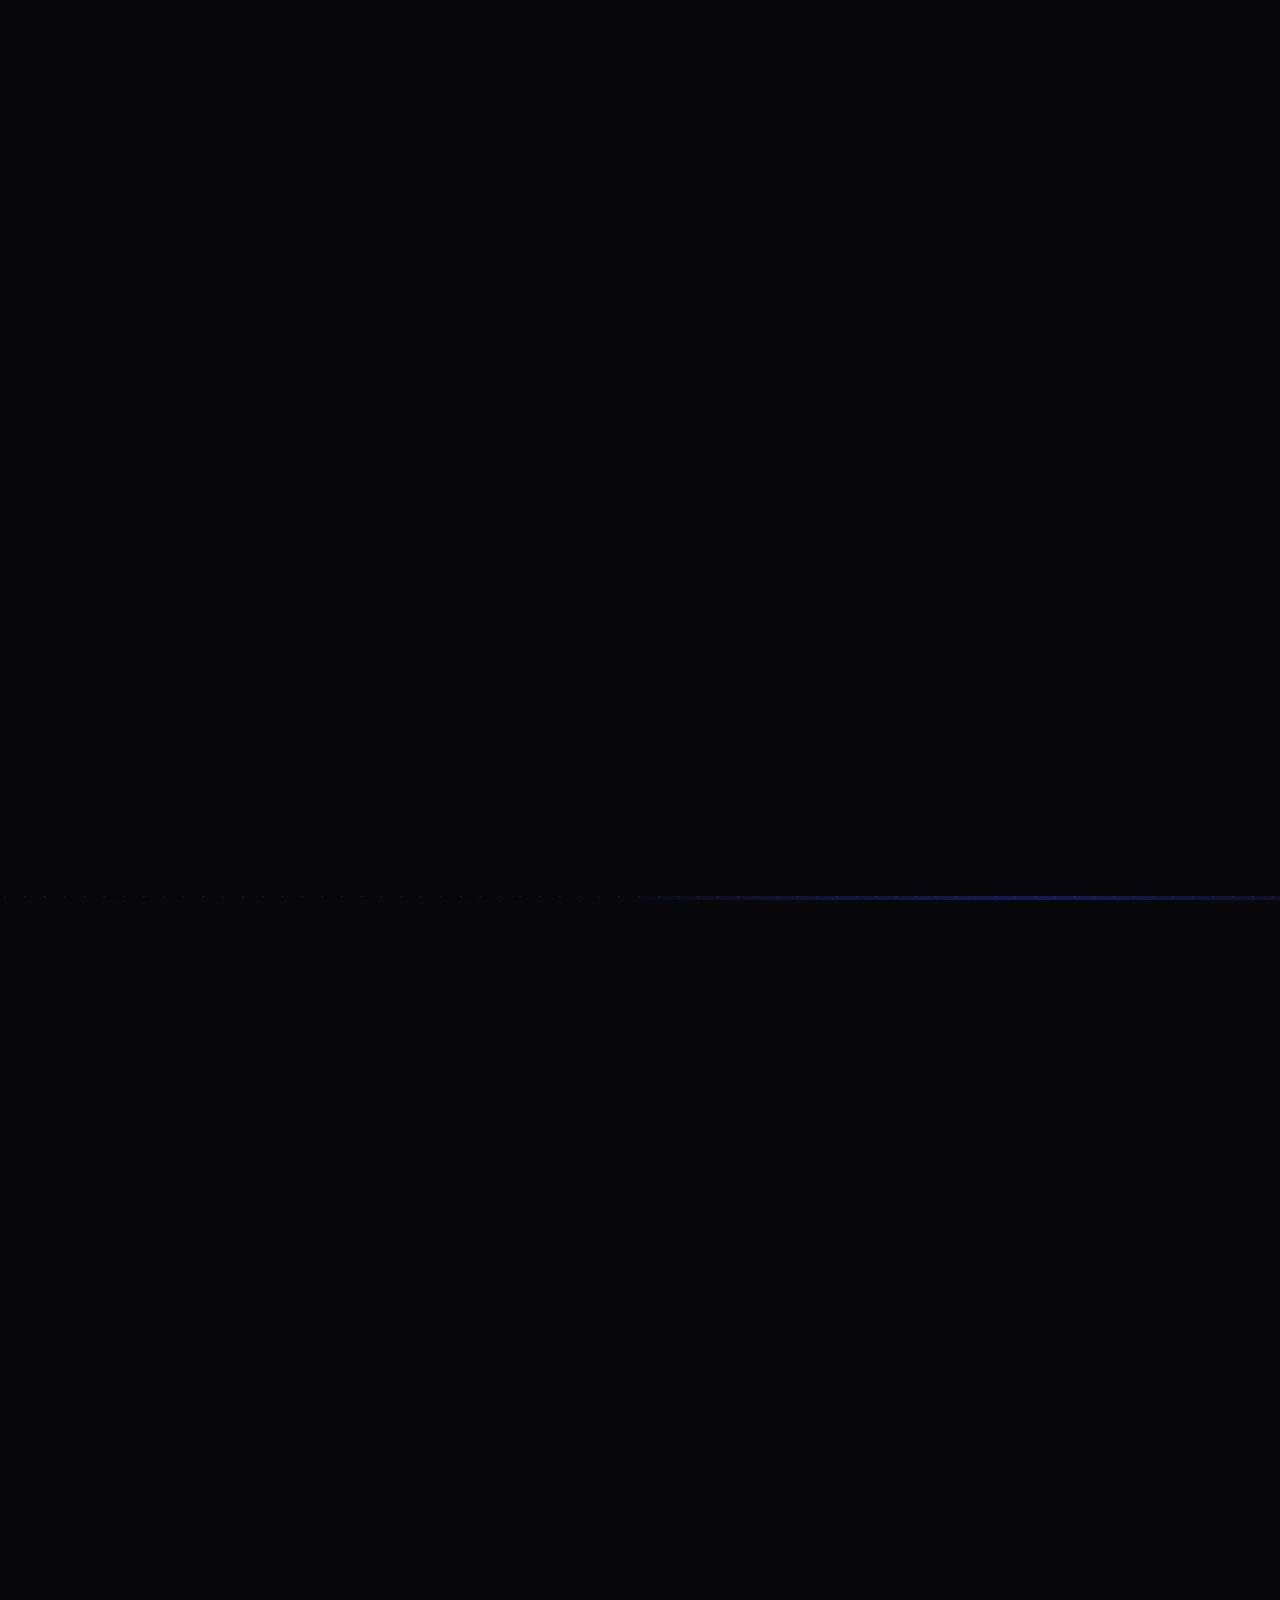
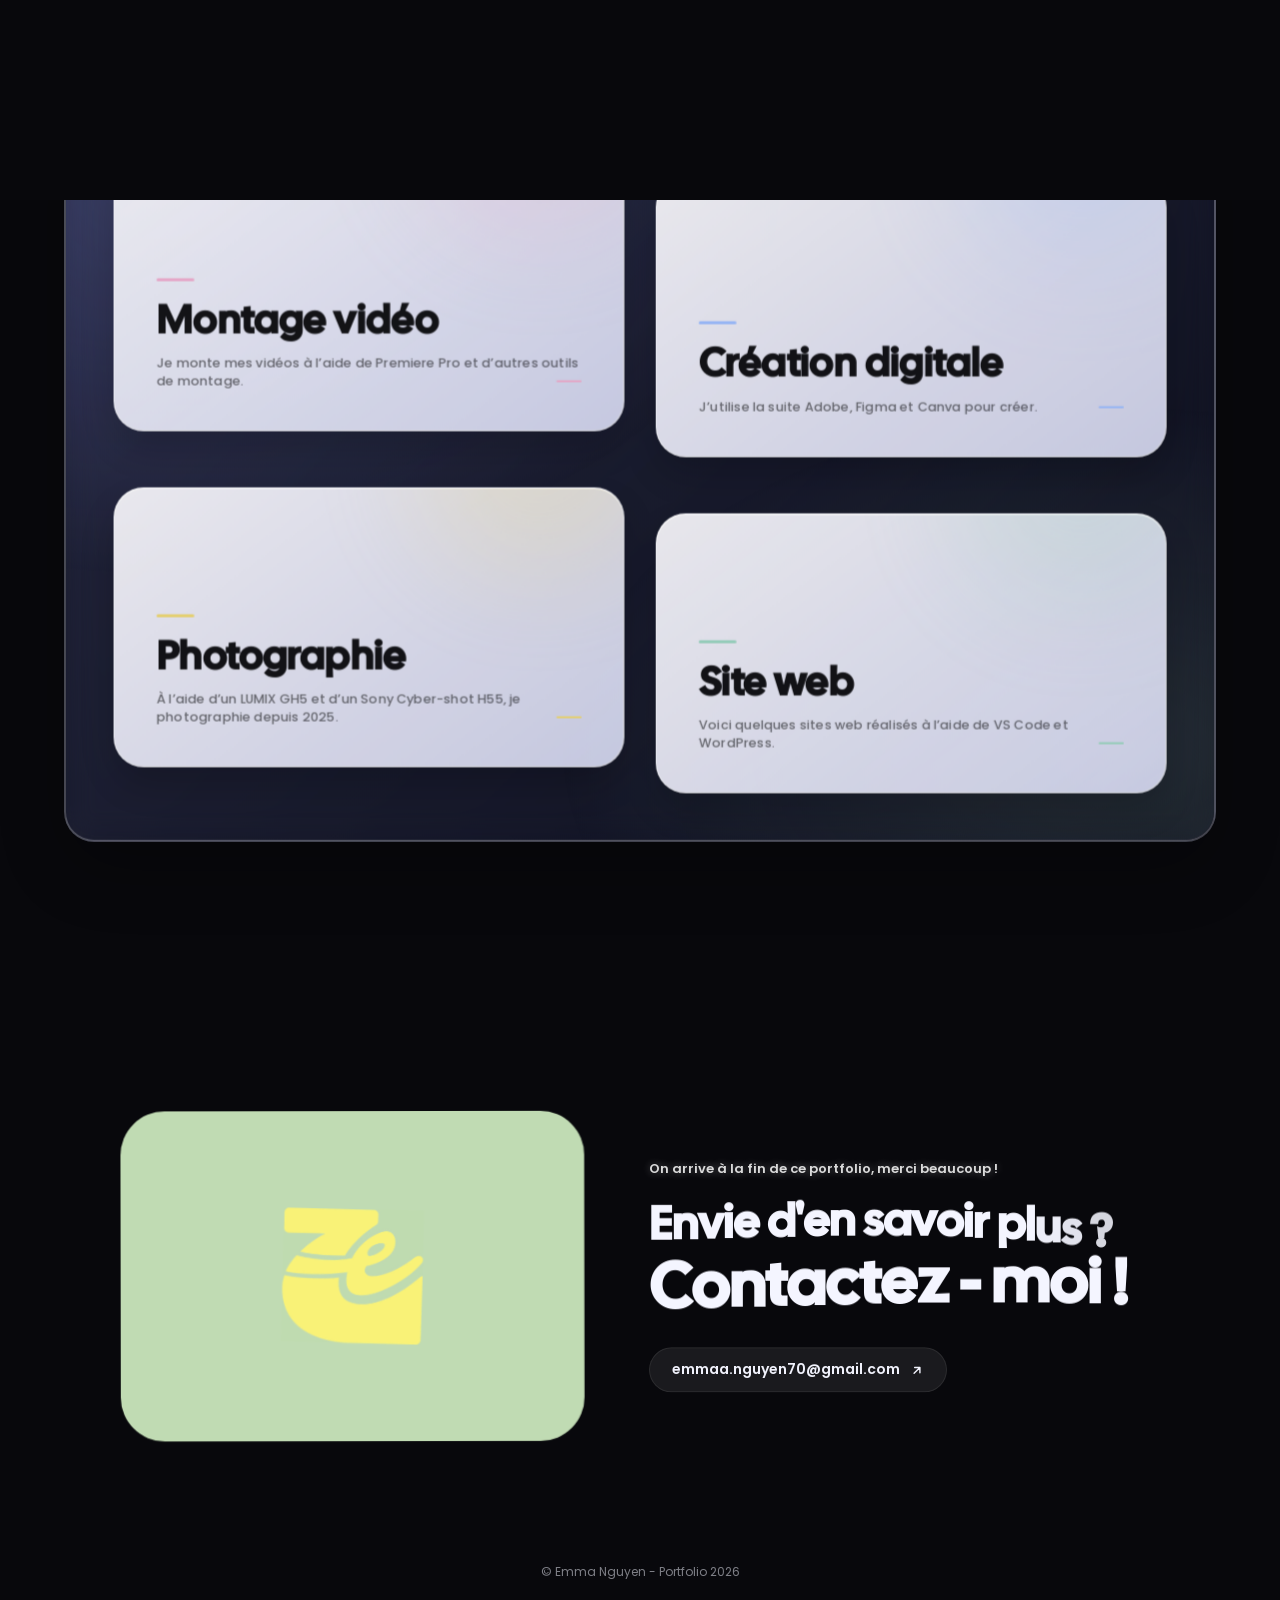
==== index.html @ 3d30da67 "Un autre commit Co-authored-by: Copilot <223556219+Copilot@users.noreply.github.com>" ====
<!doctype html>
<html lang="fr">
<head>
  <meta charset="utf-8">
  <meta name="viewport" content="width=device-width, initial-scale=1">
  <title>Emma Nguyen | Portfolio 2026</title>
  <meta name="description" content="Portfolio d'Emma Nguyen, étudiante en B2 à l'École Supérieure du Digital : montage vidéo, création digitale, photographie et sites web.">
  <meta name="theme-color" content="#08080c">
  <link rel="icon" href="assets/img/home/logo-yellow.webp" type="image/webp">
  <link rel="preconnect" href="https://fonts.googleapis.com">
  <link rel="preconnect" href="https://fonts.gstatic.com" crossorigin>
  <link href="https://fonts.googleapis.com/css2?family=Architects+Daughter&family=Cal+Sans&display=swap" rel="stylesheet">
  <link rel="stylesheet" href="assets/css/style.css">
  <script>
    /* La page démarre recouverte par le rideau de transition. Sécurité : si le JS plante, on retire le rideau. */
    document.documentElement.classList.add('js');
    setTimeout(function () { if (!document.documentElement.classList.contains('is-ready')) document.documentElement.classList.remove('js'); }, 4000);
  </script>
</head>
<body data-page="index">

  <div class="bg" aria-hidden="true">
    <div class="bg__blob bg__blob--blue"></div>
    <div class="bg__blob bg__blob--teal"></div>
    <div class="bg__blob bg__blob--light"></div>
    <div class="bg__blob bg__blob--deep"></div>
    <div class="bg__shade"></div>
    <div class="bg__dots"></div>
  </div>

  <div class="preloader" aria-hidden="true">
    <div class="preloader__bar"></div>
    <div class="preloader__count"><span>0</span></div>
    <div class="preloader__name">Emma Nguyen <span style="opacity:.5">/ Portfolio 2026</span></div>
  </div>
  <div class="transition" aria-hidden="true">
    <div class="transition__layer transition__layer--blue"></div>
    <div class="transition__layer transition__layer--dark"><img src="assets/img/home/logo-yellow.webp" alt=""></div>
  </div>

  <div class="cursor" aria-hidden="true"><span class="cursor__label">Voir</span></div>
  <div class="cursor-dot" aria-hidden="true"></div>

  <header class="header"><a class="header__logo" href="index.html" aria-label="Accueil"><img src="assets/img/home/logo-yellow.webp" alt="" width="44" height="42"></a><nav class="nav" aria-label="Navigation principale"><a class="nav__link is-active" href="index.html"><span data-text="Accueil">Accueil</span></a><svg class="nav__star" viewBox="0 0 10 10" aria-hidden="true"><path fill="currentColor" d="M5 0C5.6 3.4 6.6 4.4 10 5 6.6 5.6 5.6 6.6 5 10 4.4 6.6 3.4 5.6 0 5 3.4 4.4 4.4 3.4 5 0Z"/></svg><a class="nav__link" href="index.html#competences"><span data-text="Compétences">Compétences</span></a><svg class="nav__star" viewBox="0 0 10 10" aria-hidden="true"><path fill="currentColor" d="M5 0C5.6 3.4 6.6 4.4 10 5 6.6 5.6 5.6 6.6 5 10 4.4 6.6 3.4 5.6 0 5 3.4 4.4 4.4 3.4 5 0Z"/></svg><div class="nav__dropdown"><a class="nav__link" href="index.html#projets" aria-haspopup="true"><span data-text="Projets">Projets</span><svg class="nav__chevron" viewBox="0 0 12 8" aria-hidden="true"><path d="m1 1 5 5 5-5" fill="none" stroke="currentColor" stroke-width="1.5"/></svg></a><div class="nav__submenu"><a class="nav__sublink" href="montage-video.html"><svg class="nav__subicon nav__subicon--video" viewBox="0 0 48 48" aria-hidden="true"><rect x="3" y="11" width="30" height="26" rx="4" fill="#111"/><path d="M35 20l10-6v20l-10-6z" fill="#111"/><circle cx="12" cy="24" r="2.6" fill="#fff"/></svg>Montage vidéo</a><a class="nav__sublink" href="creation-digitale.html"><svg class="nav__subicon nav__subicon--design" viewBox="0 0 48 48" fill="none" stroke="#111" stroke-width="3" stroke-linejoin="round" stroke-linecap="round" aria-hidden="true"><path d="M30 8l10 10-14 14-12 3 3-12z"/><path d="M14 35 24 25"/><circle cx="25.5" cy="23.5" r="2.5" fill="#111"/><path d="M33 5l10 10" stroke-width="5"/></svg>Création digitale</a><a class="nav__sublink" href="photographie.html"><svg class="nav__subicon nav__subicon--photo" viewBox="0 0 48 48" aria-hidden="true"><path d="M16 10h16l3 5h6a4 4 0 0 1 4 4v18a4 4 0 0 1-4 4H7a4 4 0 0 1-4-4V19a4 4 0 0 1 4-4h6z" fill="#111"/><circle cx="24" cy="27" r="8.5" fill="#fff"/><circle cx="24" cy="27" r="5.5" fill="#111"/></svg>Photographie</a><a class="nav__sublink" href="site-web.html"><svg class="nav__subicon nav__subicon--web" viewBox="0 0 48 48" fill="none" stroke="#111" stroke-width="2.6" stroke-linejoin="round" aria-hidden="true"><rect x="4" y="6" width="40" height="34" rx="2"/><path d="M4 13h40"/><circle cx="9" cy="9.5" r="1" fill="#111"/><circle cx="13" cy="9.5" r="1" fill="#111"/><circle cx="17" cy="9.5" r="1" fill="#111"/><rect x="9" y="18" width="22" height="16"/><path d="M9 32l7-7 5 5 3-3 7 7"/><circle cx="34" cy="30" r="6" fill="#fff"/><circle cx="34" cy="30" r="3"/></svg>Site web</a></div></div><svg class="nav__star" viewBox="0 0 10 10" aria-hidden="true"><path fill="currentColor" d="M5 0C5.6 3.4 6.6 4.4 10 5 6.6 5.6 5.6 6.6 5 10 4.4 6.6 3.4 5.6 0 5 3.4 4.4 4.4 3.4 5 0Z"/></svg><a class="nav__link" href="a-propos.html"><span data-text="À propos">À propos</span></a><svg class="nav__star" viewBox="0 0 10 10" aria-hidden="true"><path fill="currentColor" d="M5 0C5.6 3.4 6.6 4.4 10 5 6.6 5.6 5.6 6.6 5 10 4.4 6.6 3.4 5.6 0 5 3.4 4.4 4.4 3.4 5 0Z"/></svg><a class="nav__link" href="#contact"><span data-text="Contact">Contact</span></a></nav><button class="burger" type="button" aria-label="Ouvrir le menu" aria-expanded="false"><span></span><span></span></button></header>

  <div class="mobile-menu" aria-hidden="true"><a href="index.html"><span>Accueil</span></a><a href="index.html#competences"><span>Compétences</span></a><a href="index.html#projets"><span>Projets</span></a><a class="mobile-menu__sub" href="montage-video.html"><span>Montage vidéo</span></a><a class="mobile-menu__sub" href="creation-digitale.html"><span>Création digitale</span></a><a class="mobile-menu__sub" href="photographie.html"><span>Photographie</span></a><a class="mobile-menu__sub" href="site-web.html"><span>Site web</span></a><a href="a-propos.html"><span>À propos</span></a><a href="#contact"><span>Contact</span></a><p class="mobile-menu__foot">emmaa.nguyen70@gmail.com</p></div>

  <main id="main">

    <section class="hero" id="accueil">
      <div class="wrap">
        <div class="hero__stage">
          <div class="hero__card-wrap">
            <div class="hero__card">
              <div class="hero__content">
                <h1 class="hero__title">
                  <span class="hero__title-row"><span>Du</span><span class="hero__title-gap" aria-hidden="true"><span class="hero__avatar"><img src="assets/img/home/avatar.webp" alt="" width="1100" height="1021" fetchpriority="high"></span></span><span>design</span></span>
                  <span class="hero__title-row hero__title-row--second">conçu pour captiver</span>
                </h1>
                <p class="hero__sub">Emma Nguyen — Étudiante en B2 à l’École Supérieure du Digital et passionnée par la création digitale et le montage vidéo.</p>
                <a class="hero__projects-link" href="index.html#projets">
                  <span>Voir mes projets</span>
                  <svg viewBox="0 0 24 24" aria-hidden="true"><path d="M5 12h14M13 6l6 6-6 6"/></svg>
                </a>
              </div>
              <div class="hero__tool-badge hero__tool-badge--figma" aria-label="Figma">
                <span class="hero__tool-label">Figma</span>
                <svg class="hero__tool-hand" viewBox="0 0 48 48" aria-hidden="true"><path d="M14 25V12a3 3 0 0 1 6 0v9-13a3 3 0 0 1 6 0v13-10a3 3 0 0 1 6 0v12-7a3 3 0 0 1 6 0v10c0 8-5 13-13 13h-2c-5 0-8-3-11-7l-5-7a3 3 0 0 1 5-4l4 5" fill="#ffe28a" stroke="#111114" stroke-width="1.8" stroke-linecap="round" stroke-linejoin="round"/><path d="M33 7c3-3 7-2 7 1s-4 7-7 8c-3-3-4-7 0-9Z" fill="#f7c4e3" stroke="#111114" stroke-width="1.4"/></svg>
              </div>
              <div class="hero__tool-badge hero__tool-badge--premiere" aria-label="Premiere Pro">
                <span class="hero__tool-label">Premiere Pro</span>
                <svg class="hero__tool-hand" viewBox="0 0 48 48" aria-hidden="true"><path d="M14 25V12a3 3 0 0 1 6 0v9-13a3 3 0 0 1 6 0v13-10a3 3 0 0 1 6 0v12-7a3 3 0 0 1 6 0v10c0 8-5 13-13 13h-2c-5 0-8-3-11-7l-5-7a3 3 0 0 1 5-4l4 5" fill="#cfd3f7" stroke="#111114" stroke-width="1.8" stroke-linecap="round" stroke-linejoin="round"/><path d="M33 7c3-3 7-2 7 1s-4 7-7 8c-3-3-4-7 0-9Z" fill="#ffe28a" stroke="#111114" stroke-width="1.4"/></svg>
              </div>
            </div>
          </div>
        </div>
      </div>
    </section>

    <section class="skills" id="competences">
      <div class="wrap">
        <h2 class="sec-title"><span class="sec-title__line"></span><svg class="swirl" viewBox="0 0 42 20" aria-hidden="true"><path d="M1 13c6 0 8-9 14-9s6 10 0 10-4-9 5-9 9 6 21 6"/></svg><span class="sec-title__text">Mes Compétences</span><svg class="swirl swirl--flip" viewBox="0 0 42 20" aria-hidden="true"><path d="M1 13c6 0 8-9 14-9s6 10 0 10-4-9 5-9 9 6 21 6"/></svg><span class="sec-title__line"></span></h2>
        <div class="folders">
          <a class="folder folder--pink" href="photographie.html" aria-label="Ouvrir la catégorie Photographie — Lightroom et Photoshop">
            <div class="folder__inner">
              <svg class="folder__back" viewBox="0 0 100 100" preserveAspectRatio="none" aria-hidden="true"><path d="M6 1h26c2 0 3 1 4 2l5 7c1 1 2 2 4 2h49c3 0 5 2 5 5v77c0 3-2 6-5 6H6c-3 0-5-3-5-6V7c0-3 2-6 5-6z"/></svg>
              <div class="folder__icons"><img src="assets/img/logos/lightroom.webp" alt="lightroom" width="46" height="46" loading="lazy"><img src="assets/img/logos/photoshop.webp" alt="photoshop" width="46" height="46" loading="lazy"></div>
              <div class="folder__front"><ul class="tags"><li>lightroom</li><li>photoshop</li></ul></div>
            </div>
          </a>
          <a class="folder folder--blue" href="montage-video.html" aria-label="Ouvrir la catégorie Montage vidéo — CapCut, Node Video, Alight Motion et Premiere Pro">
            <div class="folder__inner">
              <svg class="folder__back" viewBox="0 0 100 100" preserveAspectRatio="none" aria-hidden="true"><path d="M6 1h26c2 0 3 1 4 2l5 7c1 1 2 2 4 2h49c3 0 5 2 5 5v77c0 3-2 6-5 6H6c-3 0-5-3-5-6V7c0-3 2-6 5-6z"/></svg>
              <div class="folder__icons"><img src="assets/img/logos/capcut.webp" alt="capcut" width="46" height="46" loading="lazy"><img src="assets/img/logos/node-video.webp" alt="node video" width="46" height="46" loading="lazy"><img src="assets/img/logos/alight-motion.webp" alt="alight motion" width="46" height="46" loading="lazy"><img src="assets/img/logos/premiere-pro.webp" alt="premiere pro" width="46" height="46" loading="lazy"></div>
              <div class="folder__front"><ul class="tags"><li>capcut</li><li>node video</li><li>alight motion</li><li>premiere pro</li></ul></div>
            </div>
          </a>
          <a class="folder folder--yellow" href="creation-digitale.html" aria-label="Ouvrir la catégorie Création digitale — Figma, Canva et Illustrator">
            <div class="folder__inner">
              <svg class="folder__back" viewBox="0 0 100 100" preserveAspectRatio="none" aria-hidden="true"><path d="M6 1h26c2 0 3 1 4 2l5 7c1 1 2 2 4 2h49c3 0 5 2 5 5v77c0 3-2 6-5 6H6c-3 0-5-3-5-6V7c0-3 2-6 5-6z"/></svg>
              <div class="folder__icons"><img src="assets/img/logos/figma.webp" alt="figma" width="46" height="46" loading="lazy"><img src="assets/img/logos/canva.webp" alt="canva" width="46" height="46" loading="lazy"><img src="assets/img/logos/illustrator.webp" alt="illustrator" width="46" height="46" loading="lazy"></div>
              <div class="folder__front"><ul class="tags"><li>figma</li><li>canva</li><li>illustrator</li></ul></div>
            </div>
          </a>
          <a class="folder folder--green" href="site-web.html" aria-label="Ouvrir la catégorie Site web — HTML, CSS et Elementor">
            <div class="folder__inner">
              <svg class="folder__back" viewBox="0 0 100 100" preserveAspectRatio="none" aria-hidden="true"><path d="M6 1h26c2 0 3 1 4 2l5 7c1 1 2 2 4 2h49c3 0 5 2 5 5v77c0 3-2 6-5 6H6c-3 0-5-3-5-6V7c0-3 2-6 5-6z"/></svg>
              <div class="folder__icons"><img src="assets/img/logos/html.webp" alt="html/css" width="46" height="46" loading="lazy"><img src="assets/img/logos/css.webp" alt="html/css" width="46" height="46" loading="lazy"><img src="assets/img/logos/elementor.webp" alt="elementor" width="46" height="46" loading="lazy"></div>
              <div class="folder__front"><ul class="tags"><li>html/css</li><li>elementor</li></ul></div>
            </div>
          </a>
        </div>
        <p class="folder__hint" data-reveal>Toucher un dossier pour l’ouvrir</p>
      </div>
    </section>

    <section class="projects" id="projets">
      <div class="wrap">
        <h2 class="sec-title"><span class="sec-title__line"></span><svg class="swirl" viewBox="0 0 42 20" aria-hidden="true"><path d="M1 13c6 0 8-9 14-9s6 10 0 10-4-9 5-9 9 6 21 6"/></svg><span class="sec-title__text">Mes Projets</span><svg class="swirl swirl--flip" viewBox="0 0 42 20" aria-hidden="true"><path d="M1 13c6 0 8-9 14-9s6 10 0 10-4-9 5-9 9 6 21 6"/></svg><span class="sec-title__line"></span></h2>
        <div class="glass-panel">
          <div class="cat-grid">
            <a class="cat-card" href="montage-video.html" data-cursor="Voir" aria-label="Découvrir les projets de montage vidéo">
              <div class="cat-card__body">
                <div class="cat-card__caption"><span class="cat-card__rule" aria-hidden="true"></span><h3 class="cat-card__title">Montage vidéo</h3><p class="cat-card__text">Je monte mes vidéos à l’aide de Premiere Pro et d’autres outils de montage.</p></div>
              </div>
            </a>
            <a class="cat-card" href="creation-digitale.html" data-cursor="Voir" aria-label="Découvrir les projets de création digitale">
              <div class="cat-card__body">
                <div class="cat-card__caption"><span class="cat-card__rule" aria-hidden="true"></span><h3 class="cat-card__title">Création digitale</h3><p class="cat-card__text">J’utilise la suite Adobe, Figma et Canva pour créer.</p></div>
              </div>
            </a>
            <a class="cat-card" href="photographie.html" data-cursor="Voir" aria-label="Découvrir les projets de photographie">
              <div class="cat-card__body">
                <div class="cat-card__caption"><span class="cat-card__rule" aria-hidden="true"></span><h3 class="cat-card__title">Photographie</h3><p class="cat-card__text">À l’aide d’un LUMIX GH5 et d’un Sony Cyber-shot H55, je photographie depuis 2025.</p></div>
              </div>
            </a>
            <a class="cat-card" href="site-web.html" data-cursor="Voir" aria-label="Découvrir les projets de sites web">
              <div class="cat-card__body">
                <div class="cat-card__caption"><span class="cat-card__rule" aria-hidden="true"></span><h3 class="cat-card__title">Site web</h3><p class="cat-card__text">Voici quelques sites web réalisés à l’aide de VS Code et WordPress.</p></div>
              </div>
            </a>
          </div>
        </div>
      </div>
    </section>

    <section class="contact" id="contact">
      <div class="wrap">
        <div class="contact__grid">
          <div class="contact__card" data-magnetic="0.15">
            <img src="assets/img/home/logo-yellow.webp" alt="Logo d'Emma Nguyen" width="600" height="573" loading="lazy">
          </div>
          <div class="contact__text">
            <p class="contact__kicker" data-reveal>On arrive à la fin de ce portfolio, merci beaucoup !</p>
            <h2 class="contact__title">
              <span class="l1" data-split>Envie d'en savoir plus ?</span>
              <span class="l2" data-split>Contactez - moi !</span>
            </h2>
            <a class="pill" href="mailto:emmaa.nguyen70@gmail.com" data-magnetic="0.3" data-reveal>emmaa.nguyen70@gmail.com <svg viewBox="0 0 24 24" fill="none" stroke="currentColor" stroke-width="2.4" stroke-linecap="round" stroke-linejoin="round" aria-hidden="true"><path d="M7 17 17 7M8 7h9v9"/></svg></a>
          </div>
        </div>
      </div>
    </section>
  </main>
  <p class="footer-note">© Emma Nguyen - Portfolio 2026</p>

  <button class="to-top" type="button" aria-label="Revenir en haut">
    <svg class="to-top__ring" viewBox="0 0 54 54" aria-hidden="true"><circle class="track" cx="27" cy="27" r="25"/><circle class="bar" cx="27" cy="27" r="25"/></svg>
    <svg class="to-top__icon" viewBox="0 0 24 24" fill="none" stroke="currentColor" stroke-width="1.8" stroke-linecap="round" stroke-linejoin="round" aria-hidden="true"><path d="M12 21V8M6.5 13.5 12 8l5.5 5.5M5 4h14"/></svg>
  </button>

  <div class="lightbox" role="dialog" aria-modal="true" aria-label="Visionneuse">
    <div class="lightbox__bg"></div>
    <div class="lightbox__stage"></div>
    <button class="lightbox__btn lightbox__close" type="button" aria-label="Fermer"><svg viewBox="0 0 24 24" fill="none" stroke="currentColor" stroke-width="2" stroke-linecap="round"><path d="M6 6l12 12M18 6 6 18"/></svg></button>
    <button class="lightbox__btn lightbox__prev" type="button" aria-label="Précédent"><svg viewBox="0 0 24 24" fill="none" stroke="currentColor" stroke-width="2" stroke-linecap="round" stroke-linejoin="round"><path d="M15 5l-7 7 7 7"/></svg></button>
    <button class="lightbox__btn lightbox__next" type="button" aria-label="Suivant"><svg viewBox="0 0 24 24" fill="none" stroke="currentColor" stroke-width="2" stroke-linecap="round" stroke-linejoin="round"><path d="M9 5l7 7-7 7"/></svg></button>
    <div class="lightbox__count"></div>
  </div>

  <script src="assets/js/vendor/gsap.min.js"></script>
  <script src="assets/js/vendor/ScrollTrigger.min.js"></script>
  <script src="assets/js/vendor/SplitText.min.js"></script>
  <script src="assets/js/vendor/lenis.min.js"></script>
  <script src="assets/js/main.js"></script>
</body>
</html>
---- assets/css/style.css ----
/* =========================================================
   Portfolio Emma Nguyen
   Styles communs à toutes les pages
   ========================================================= */

/* Polices hébergées localement (fichiers dans assets/fonts) */
@font-face {
  font-family: "League Spartan";
  src: url("../fonts/league-spartan-latin-500-normal.woff2") format("woff2");
  font-weight: 500;
  font-style: normal;
  font-display: swap;
}

@font-face {
  font-family: "League Spartan";
  src: url("../fonts/league-spartan-latin-600-normal.woff2") format("woff2");
  font-weight: 600;
  font-style: normal;
  font-display: swap;
}

@font-face {
  font-family: "League Spartan";
  src: url("../fonts/league-spartan-latin-700-normal.woff2") format("woff2");
  font-weight: 700;
  font-style: normal;
  font-display: swap;
}

@font-face {
  font-family: "League Spartan";
  src: url("../fonts/league-spartan-latin-800-normal.woff2") format("woff2");
  font-weight: 800;
  font-style: normal;
  font-display: swap;
}

@font-face {
  font-family: "Poppins";
  src: url("../fonts/poppins-latin-400-normal.woff2") format("woff2");
  font-weight: 400;
  font-style: normal;
  font-display: swap;
}

@font-face {
  font-family: "Poppins";
  src: url("../fonts/poppins-latin-500-normal.woff2") format("woff2");
  font-weight: 500;
  font-style: normal;
  font-display: swap;
}

@font-face {
  font-family: "Poppins";
  src: url("../fonts/poppins-latin-600-normal.woff2") format("woff2");
  font-weight: 600;
  font-style: normal;
  font-display: swap;
}

@font-face {
  font-family: "Poppins";
  src: url("../fonts/poppins-latin-700-normal.woff2") format("woff2");
  font-weight: 700;
  font-style: normal;
  font-display: swap;
}

@font-face {
  font-family: "Poppins";
  src: url("../fonts/poppins-latin-500-italic.woff2") format("woff2");
  font-weight: 500;
  font-style: italic;
  font-display: swap;
}

@font-face {
  font-family: "Poppins";
  src: url("../fonts/poppins-latin-600-italic.woff2") format("woff2");
  font-weight: 600;
  font-style: italic;
  font-display: swap;
}

@font-face {
  font-family: "Poppins";
  src: url("../fonts/poppins-latin-700-italic.woff2") format("woff2");
  font-weight: 700;
  font-style: italic;
  font-display: swap;
}

@font-face {
  font-family: "Shadows Into Light Two";
  src: url("../fonts/shadows-into-light-two-latin-400-normal.woff2") format("woff2");
  font-weight: 400;
  font-style: normal;
  font-display: swap;
}

:root {
  --bg: #08080c;
  --bg-2: #0e1022;
  --white: #ffffff;
  --text: #f4f5ff;
  --muted: rgba(244, 245, 255, 0.72);
  --dim: rgba(244, 245, 255, 0.5);
  --blue: #3346f5;
  --blue-soft: #5b6cff;
  --lavender: #cfd3f7;
  --green: #c2ddb4;
  --yellow: #fbf477;
  --ink: #111114;
  --panel: rgba(110, 110, 122, 0.55);
  --panel-border: rgba(255, 255, 255, 0.85);

  --f-title: "Cal Sans", "Poppins", system-ui, sans-serif;
  --f-body: "Poppins", system-ui, sans-serif;
  --f-hand: "Architects Daughter", "Comic Sans MS", cursive;

  --gutter: clamp(16px, 5vw, 72px);
  --maxw: 1180px;
  --radius: 22px;
  --ease: cubic-bezier(0.22, 1, 0.36, 1);
}

*,
*::before,
*::after {
  box-sizing: border-box;
}

html {
  -webkit-text-size-adjust: 100%;
}

html.lenis,
html.lenis body {
  height: auto;
}
.lenis.lenis-smooth {
  scroll-behavior: auto !important;
}
.lenis.lenis-stopped {
  overflow: hidden;
}

body {
  margin: 0;
  background: var(--bg);
  color: var(--text);
  font-family: var(--f-body);
  font-size: 16px;
  line-height: 1.55;
  overflow-x: hidden;
  -webkit-font-smoothing: antialiased;
}

img {
  display: block;
  max-width: 100%;
}

a {
  color: inherit;
  text-decoration: none;
}

button {
  font: inherit;
  color: inherit;
  background: none;
  border: 0;
  padding: 0;
  cursor: pointer;
}

::selection {
  background: var(--blue);
  color: #fff;
}

.sr-only {
  position: absolute;
  width: 1px;
  height: 1px;
  overflow: hidden;
  clip: rect(0 0 0 0);
  white-space: nowrap;
}

.wrap {
  width: 100%;
  max-width: calc(var(--maxw) + var(--gutter) * 2);
  margin: 0 auto;
  padding: 0 var(--gutter);
}

/* ---------- Fond animé ---------- */
.bg {
  position: fixed;
  inset: 0;
  z-index: -1;
  overflow: hidden;
  pointer-events: none;
  background: var(--bg);
}

.bg__blob {
  position: absolute;
  border-radius: 50%;
  will-change: transform;
}

.bg__blob--blue {
  width: 85vmax;
  height: 85vmax;
  left: -30vmax;
  top: -35vmax;
  background: radial-gradient(circle at center, rgba(45, 66, 255, 0.95) 0%, rgba(45, 66, 255, 0.45) 35%, rgba(45, 66, 255, 0) 68%);
}

.bg__blob--light {
  width: 70vmax;
  height: 70vmax;
  right: -28vmax;
  top: -10vmax;
  background: radial-gradient(circle at center, rgba(230, 232, 255, 0.85) 0%, rgba(190, 196, 240, 0.4) 35%, rgba(190, 196, 240, 0) 66%);
}

.bg__blob--teal {
  width: 50vmax;
  height: 50vmax;
  left: 20vw;
  top: 15vh;
  background: radial-gradient(circle at center, rgba(130, 215, 215, 0.45) 0%, rgba(130, 215, 215, 0) 62%);
}

.bg__blob--deep {
  width: 70vmax;
  height: 70vmax;
  right: -20vmax;
  bottom: -40vmax;
  background: radial-gradient(circle at center, rgba(35, 45, 160, 0.8) 0%, rgba(35, 45, 160, 0) 65%);
}

.bg__shade {
  position: absolute;
  inset: 0;
  background: radial-gradient(ellipse at 50% 120%, rgba(8, 8, 12, 0) 0%, rgba(8, 8, 12, 0.55) 70%);
}

.bg__dots {
  position: absolute;
  inset: 0;
  background-image: radial-gradient(rgba(255, 255, 255, 0.09) 1px, transparent 1.6px);
  background-size: 18px 18px;
}

/* ---------- Header / navigation ---------- */
.header {
  position: fixed;
  top: 18px;
  left: 20%;
  right: 20%;
  z-index: 50;
  min-height: 76px;
  padding: 12px clamp(20px, 2.4vw, 36px);
  display: flex;
  align-items: center;
  justify-content: space-between;
  border: 1px solid #111114;
  border-radius: 24px;
  color: var(--ink);
  background: rgba(255, 255, 255, 0.8);
  box-shadow: 0 6px 18px rgba(0, 0, 0, 0.12);
  transition: border-color 0.4s var(--ease), box-shadow 0.4s var(--ease), background 0.4s var(--ease);
}

.header.is-scrolled {
  background: rgba(255, 255, 255, 0.8);
}

.header__logo {
  width: 44px;
  height: 44px;
  display: grid;
  place-items: center;
  flex: none;
}

.header__logo img {
  width: 34px;
  height: auto;
}

.nav {
  position: absolute;
  left: 50%;
  transform: translateX(-50%);
  display: flex;
  align-items: center;
  gap: clamp(14px, 2vw, 28px);
  font-size: 17px;
  font-weight: 500;
}

.nav__link {
  position: relative;
  white-space: nowrap;
  color: rgba(17, 17, 20, 0.9);
  padding: 8px 0 10px;
  transition: color 0.3s var(--ease);
  display: inline-block;
}

.nav__link span {
  display: block;
  position: relative;
}

.nav__link::after {
  content: "";
  position: absolute;
  left: 0;
  right: 0;
  bottom: 4px;
  height: 1.5px;
  background: var(--ink);
  transform: scaleX(0);
  transform-origin: left center;
  transition: transform 0.3s var(--ease);
}

.nav__link:hover::after,
.nav__link:focus-visible::after,
.nav__link.is-active::after {
  transform: scaleX(1);
}

.nav__star {
  width: 10px;
  height: 10px;
  color: var(--ink);
  flex: none;
  opacity: 0.75;
}

.nav__dropdown {
  position: relative;
}

.nav__dropdown > .nav__link {
  display: inline-flex;
  align-items: center;
  gap: 7px;
}

.nav__chevron {
  width: 11px;
  height: 8px;
  transition: transform 0.25s var(--ease);
}

.nav__dropdown:hover .nav__chevron,
.nav__dropdown:focus-within .nav__chevron {
  transform: rotate(180deg);
}

.nav__submenu {
  position: absolute;
  top: calc(100% + 8px);
  left: 50%;
  min-width: 220px;
  padding: 8px;
  border: 1px solid rgba(17, 17, 20, 0.1);
  border-radius: 16px;
  background: rgba(255, 255, 255, 0.96);
  box-shadow: 0 16px 36px rgba(0, 0, 0, 0.16);
  opacity: 0;
  visibility: hidden;
  transform: translate(-50%, 8px);
  transition: opacity 0.2s ease, transform 0.2s ease, visibility 0.2s;
}

.nav__dropdown:hover .nav__submenu,
.nav__dropdown:focus-within .nav__submenu {
  opacity: 1;
  visibility: visible;
  transform: translate(-50%, 0);
}

.nav__sublink {
  display: flex;
  align-items: center;
  gap: 11px;
  padding: 10px 12px;
  border-radius: 10px;
  color: var(--ink);
  font-size: 14px;
  font-weight: 500;
  white-space: nowrap;
  transition: background 0.22s ease, transform 0.22s var(--ease), font-weight 0.22s ease;
}

.nav__subicon {
  width: 20px;
  height: 20px;
  flex: none;
}

.nav__sublink:hover,
.nav__sublink:focus-visible {
  background: rgba(17, 17, 20, 0.1);
  font-weight: 700;
  transform: translateX(4px);
}

.burger {
  display: none;
  width: 46px;
  height: 46px;
  border-radius: 50%;
  border: 1.5px solid rgba(17, 17, 20, 0.7);
  position: relative;
  z-index: 60;
}

.burger span {
  position: absolute;
  left: 13px;
  right: 13px;
  height: 1.5px;
  background: var(--ink);
  transition: transform 0.4s var(--ease), top 0.4s var(--ease);
}

.burger span:nth-child(1) {
  top: 18px;
}
.burger span:nth-child(2) {
  top: 26px;
}

.menu-open .burger span:nth-child(1) {
  top: 22px;
  transform: rotate(45deg);
}
.menu-open .burger span:nth-child(2) {
  top: 22px;
  transform: rotate(-45deg);
}

.menu-open .burger span {
  background: #fff;
}

.mobile-menu {
  position: fixed;
  inset: 0;
  z-index: 55;
  background: rgba(8, 8, 12, 0.96);
  display: flex;
  flex-direction: column;
  justify-content: center;
  padding: 0 var(--gutter);
  visibility: hidden;
  clip-path: circle(0% at calc(100% - 46px) 46px);
}

.mobile-menu a {
  font-family: var(--f-title);
  font-weight: 700;
  font-size: clamp(38px, 11vw, 64px);
  line-height: 1.1;
  text-transform: uppercase;
  display: block;
  overflow: hidden;
}

.mobile-menu a span {
  display: block;
}

.mobile-menu .mobile-menu__sub {
  margin-left: 18px;
  color: rgba(255, 255, 255, 0.72);
  font-size: clamp(21px, 6vw, 34px);
  line-height: 1.15;
}

.mobile-menu__foot {
  margin-top: 40px;
  color: var(--muted);
  font-size: 14px;
}

/* ---------- Curseur ---------- */
.cursor,
.cursor-dot {
  position: fixed;
  top: 0;
  left: 0;
  z-index: 200;
  pointer-events: none;
  border-radius: 50%;
}

.cursor {
  width: 38px;
  height: 38px;
  border: 1.5px solid rgba(255, 255, 255, 0.7);
  display: grid;
  place-items: center;
  font-size: 12px;
  font-weight: 600;
  color: var(--ink);
  transition: width 0.35s var(--ease), height 0.35s var(--ease), background 0.35s var(--ease), border-color 0.35s var(--ease);
}

.cursor__label {
  opacity: 0;
  transform: scale(0.6);
  transition: opacity 0.25s, transform 0.35s var(--ease);
}

.cursor.is-hover {
  width: 64px;
  height: 64px;
  background: rgba(255, 255, 255, 0.12);
  border-color: rgba(255, 255, 255, 0.9);
}

.cursor.is-label {
  width: 86px;
  height: 86px;
  background: #fff;
  border-color: #fff;
}

.cursor.is-label .cursor__label {
  opacity: 1;
  transform: scale(1);
}

.cursor-dot {
  width: 6px;
  height: 6px;
  background: #fff;
}

@media (hover: none), (pointer: coarse) {
  .cursor,
  .cursor-dot {
    display: none;
  }
}

/* ---------- Transition de page ---------- */
.transition {
  position: fixed;
  inset: 0;
  z-index: 150;
  pointer-events: none;
}

.transition__layer {
  position: absolute;
  inset: 0;
  transform: translateY(100%);
}

.transition__layer--blue {
  background: linear-gradient(160deg, var(--blue) 0%, #8d97ff 60%, var(--lavender) 100%);
}

.transition__layer--dark {
  background: var(--bg);
  display: grid;
  place-items: center;
}

.transition__layer--dark img {
  width: 90px;
  opacity: 0;
}

.is-transitioning .transition {
  pointer-events: all;
}

/* Etat initial : la page arrive recouverte */
.js .transition__layer {
  transform: translateY(0);
}

/* ---------- Préloader (accueil) ---------- */
.preloader {
  position: fixed;
  inset: 0;
  z-index: 160;
  background: var(--bg);
  display: none;
  flex-direction: column;
  justify-content: flex-end;
  padding: var(--gutter);
  overflow: hidden;
}

.show-preloader .preloader {
  display: flex;
}

.preloader__count {
  font-family: var(--f-hand);
  font-size: clamp(80px, 18vw, 220px);
  line-height: 0.9;
}

.preloader__name {
  font-family: var(--f-title);
  font-weight: 700;
  font-size: clamp(22px, 4vw, 40px);
  text-transform: uppercase;
  overflow: hidden;
}

.preloader__bar {
  position: absolute;
  left: 0;
  top: 0;
  height: 3px;
  width: 100%;
  background: linear-gradient(90deg, var(--blue), var(--lavender));
  transform-origin: left;
  transform: scaleX(0);
}

/* ---------- Titres de section ---------- */
.sec-title {
  display: flex;
  align-items: center;
  justify-content: center;
  gap: 14px;
  margin: 0 auto;
  font-family: var(--f-title);
  font-weight: 600;
  font-size: clamp(22px, 2.4vw, 28px);
}

.sec-title__text {
  white-space: nowrap;
}

.sec-title__line {
  flex: 0 1 170px;
  min-width: 12px;
  height: 1.5px;
  background: linear-gradient(90deg, rgba(255, 255, 255, 0), #fff);
  transform-origin: right;
}

.sec-title__line:last-child {
  background: linear-gradient(90deg, #fff, rgba(255, 255, 255, 0));
  transform-origin: left;
}

.swirl {
  width: 42px;
  height: 20px;
  flex: none;
  overflow: visible;
}

.swirl path {
  fill: none;
  stroke: currentColor;
  stroke-width: 1.6;
  stroke-linecap: round;
}

.swirl--flip {
  transform: scaleX(-1);
}

/* Titre manuscrit des pages projet */
.hand-title {
  display: flex;
  align-items: center;
  gap: 14px;
  margin: 0 0 18px;
  font-family: var(--f-hand);
  font-weight: 400;
  font-size: clamp(32px, 4.2vw, 46px);
  line-height: 1;
  text-transform: uppercase;
}

.hand-title__text {
  display: inline-block;
  white-space: nowrap;
  padding: 0.12em 0.2em 0.08em 0;
}

.hand-title__trail {
  display: flex;
  align-items: center;
  flex: 0 1 220px;
  gap: 14px;
}

.hand-title__trail .swirl {
  width: 40px;
}

.hand-title__line {
  flex: 1;
  height: 1.5px;
  background: linear-gradient(90deg, #fff, rgba(255, 255, 255, 0));
  transform-origin: left;
}

.lead {
  font-style: italic;
  font-weight: 500;
  color: var(--muted);
  max-width: 640px;
  margin: 0 0 34px;
  font-size: clamp(14px, 1.3vw, 17px);
}

/* ---------- HERO accueil ---------- */
.hero {
  padding-top: 44px;
  min-height: 100vh;
  min-height: 100svh;
  display: flex;
  flex-direction: column;
  justify-content: center;
}

.hero__stage {
  position: relative;
}

.hero .wrap {
  max-width: 1600px;
}

.hero__card-wrap {
  position: relative;
  will-change: transform;
  transition: filter 0.35s var(--ease);
}

.hero__card-wrap:hover {
  filter: drop-shadow(0 0 24px rgba(108, 126, 255, 0.2));
}

.hero__card {
  position: relative;
  min-height: clamp(520px, 45vw, 640px);
  background: transparent;
  overflow: visible;
}

.hero__content {
  position: relative;
  z-index: 2;
  width: 100%;
  padding: clamp(34px, 4vw, 56px) clamp(12px, 3vw, 42px) 44px;
  color: #fff;
  text-align: center;
}

.hero__title {
  font-family: var(--f-title);
  font-weight: 500;
  font-size: clamp(50px, 7vw, 96px);
  line-height: 0.95;
  margin: 0 0 38px;
  color: #fff;
  letter-spacing: -1mm;
  text-shadow: 0 4px 24px rgba(0, 0, 0, 0.35);
}

.hero__title-row {
  display: flex;
  align-items: center;
  justify-content: center;
  gap: 0.12em;
  white-space: nowrap;
  transition: color 0.55s var(--ease), filter 0.55s var(--ease);
}

.hero__title-row:hover {
  color: #dfe2ff;
  filter: drop-shadow(0 0 14px rgba(160, 173, 255, 0.32));
}

.hero__title-gap {
  position: relative;
  display: inline-block;
  width: clamp(120px, 16vw, 220px);
  min-height: clamp(160px, 18vw, 220px);
  flex: none;
}

.hero__title-row--second {
  margin-top: calc(0.04em - 5mm);
}

.hero__sub {
  max-width: 800px;
  margin: 0 auto;
  color: #fff;
  font-style: italic;
  font-size: clamp(15px, calc(2vw - 1px), 23px);
  font-weight: 500;
  line-height: 1.55;
  transition: color 0.55s var(--ease), text-shadow 0.55s var(--ease);
}

.hero__sub:hover {
  color: #e0e5ff;
  text-shadow: 0 0 14px rgba(160, 173, 255, 0.32);
}

.hero__projects-link {
  display: inline-flex;
  align-items: center;
  justify-content: center;
  gap: 10px;
  margin-top: clamp(24px, 3vw, 36px);
  padding: 12px 20px;
  border: 1px solid rgba(255, 255, 255, 0.82);
  border-radius: 999px;
  color: #fff;
  background: rgba(255, 255, 255, 0.1);
  font-size: 15px;
  font-weight: 500;
  transition: color 0.5s var(--ease), background 0.5s var(--ease), transform 0.5s var(--ease), box-shadow 0.5s var(--ease);
}

.hero__projects-link:hover,
.hero__projects-link:focus-visible {
  color: var(--ink);
  background: #fff;
  transform: translateY(-3px);
  box-shadow: 0 10px 24px rgba(91, 108, 255, 0.4);
}

.hero__projects-link svg {
  width: 18px;
  height: 18px;
  fill: none;
  stroke: currentColor;
  stroke-width: 1.8;
  stroke-linecap: round;
  stroke-linejoin: round;
  transition: transform 0.25s var(--ease);
}

.hero__projects-link:hover svg,
.hero__projects-link:focus-visible svg {
  transform: translateX(3px);
}

.hero__avatar {
  position: absolute;
  z-index: 4;
  inset: 0;
  width: 100%;
  height: 100%;
  display: grid;
  place-items: center;
  pointer-events: none;
}

.hero__avatar img {
  display: block;
  width: calc(100% - 0.5px);
  height: calc(100% - 0.5px);
  object-fit: contain;
  filter: drop-shadow(0 16px 20px rgba(24, 28, 55, 0.18));
  transition: filter 0.35s var(--ease);
}

.hero__title-gap:hover .hero__avatar img {
  filter: drop-shadow(0 22px 26px rgba(115, 135, 255, 0.38));
}

.hero__tool-badge {
  position: absolute;
  z-index: 5;
  width: max-content;
  transition: transform 0.8s var(--ease), filter 0.8s var(--ease);
}

.hero__tool-label {
  display: block;
  padding: 11px 24px;
  border: 1.5px solid #111114;
  border-radius: 999px;
  color: #111114;
  font-family: var(--f-body);
  font-size: clamp(15px, 1.4vw, 18px);
  font-weight: 500;
  text-align: center;
  background: #f8dff6;
  box-shadow: 0 4px 0 rgba(17, 17, 20, 0.13);
}

.hero__tool-hand {
  position: absolute;
  z-index: 1;
  top: -24px;
  left: 24px;
  width: 42px;
  height: 42px;
  overflow: visible;
  rotate: -12deg;
  filter: drop-shadow(0 3px 3px rgba(17, 17, 20, 0.18));
}

.hero__tool-badge:hover {
  transform: translateY(-5px);
  filter: drop-shadow(0 9px 12px rgba(91, 108, 255, 0.3));
}

.hero__tool-badge--figma {
  top: 62%;
  right: clamp(38px, 10vw, 150px);
  rotate: 12deg;
}

.hero__tool-badge--figma .hero__tool-label {
  background: #f8dff6;
}

.hero__tool-badge--premiere {
  top: 31%;
  left: clamp(38px, 10vw, 150px);
  rotate: -11deg;
}

.hero__tool-badge--premiere .hero__tool-label {
  background: #d9f3ed;
}


/* ---------- Compétences : dossiers ---------- */
.skills {
  padding: clamp(90px, 12vw, 150px) 0 clamp(80px, 10vw, 140px);
}

.folders {
  margin-top: clamp(60px, 8vw, 100px);
  display: grid;
  grid-template-columns: repeat(4, minmax(0, 1fr));
  gap: clamp(26px, 4vw, 50px);
  align-items: start;
  max-width: 1040px;
  margin-left: auto;
  margin-right: auto;
}

.folder {
  --c1: #ffd8e8;
  --c2: #f5a9c8;
  position: relative;
  display: block;
  padding-top: 18px;
  cursor: pointer;
  perspective: 700px;
  color: inherit;
  text-decoration: none;
  outline: none;
}

.folder:focus-visible {
  outline: 3px solid #fff;
  outline-offset: 7px;
  border-radius: 14px;
}

.folder--pink {
  --c1: #ffd8e8;
  --c2: #f7a8c7;
}
.folder--blue {
  --c1: #c7e3ff;
  --c2: #6aa9ef;
}
.folder--yellow {
  --c1: #fff69c;
  --c2: #f2cf3c;
}
.folder--green {
  --c1: #d5efcd;
  --c2: #8fca7e;
}

.folder__inner {
  position: relative;
  will-change: transform;
}

.folder__back {
  position: absolute;
  left: 0;
  right: 0;
  top: -18px;
  bottom: 0;
  width: 100%;
  height: calc(100% + 18px);
  overflow: visible;
}

.folder__back path {
  fill: var(--c2);
  stroke: var(--ink);
  stroke-width: 2.4;
  vector-effect: non-scaling-stroke;
  stroke-linejoin: round;
}

.folder__icons {
  position: absolute;
  left: 2%;
  right: 2%;
  top: 0;
  height: 60px;
  display: flex;
  justify-content: center;
  gap: 12px;
  z-index: 1;
}

.folder__icons img {
  width: 42px;
  height: 42px;
  object-fit: contain;
  border-radius: 11px;
  margin: 0;
  opacity: 0;
  filter: drop-shadow(0 8px 10px rgba(0, 0, 0, 0.35));
}

.folder__front {
  position: relative;
  z-index: 2;
  margin-top: 14px;
  min-height: 110px;
  padding: 26px 14px 18px;
  background: var(--c1);
  border: 2.4px solid var(--ink);
  border-radius: 12px;
  box-shadow: 0 0 22px rgba(255, 255, 255, 0.35);
  transform-origin: 50% 100%;
  will-change: transform;
}

.tags {
  list-style: none;
  margin: 0;
  padding: 0;
  display: flex;
  flex-direction: column;
  align-items: flex-start;
  gap: 7px;
}

.tags li {
  font-size: 13px;
  font-weight: 500;
  color: var(--ink);
  padding: 1px 9px 2px;
  border: 1.8px solid var(--ink);
  border-radius: 8px;
  background: rgba(255, 255, 255, 0.25);
  line-height: 1.35;
}

.folder__hint {
  margin-top: 19px;
  text-align: center;
  font-size: 13px;
  color: var(--dim);
}

/* ---------- Panneau projets (accueil) ---------- */
.projects {
  padding: 30px 0 clamp(90px, 12vw, 160px);
}

.glass-panel {
  position: relative;
  border: 2px solid var(--panel-border);
  border-radius: var(--radius);
  overflow: hidden;
  isolation: isolate;
  box-shadow: 0 0 30px rgba(255, 255, 255, 0.12);
}

.glass-panel::before {
  content: "";
  position: absolute;
  inset: 0;
  z-index: -2;
  background: rgba(105, 105, 115, 0.55);
  backdrop-filter: blur(14px);
  -webkit-backdrop-filter: blur(14px);
}

.glass-panel__tex {
  position: absolute;
  inset: -15%;
  z-index: -1;
  background: url("../img/home/chrome.webp") center / cover no-repeat;
  opacity: 0.55;
  filter: blur(2px) grayscale(1);
  mix-blend-mode: screen;
  will-change: transform;
}

.projects .glass-panel {
  margin-top: clamp(36px, 5vw, 62px);
  padding: clamp(22px, 4vw, 48px);
  border-radius: 30px;
  border-color: rgba(255, 255, 255, 0.24);
  background: linear-gradient(135deg, rgba(40, 43, 70, 0.78), rgba(15, 17, 30, 0.88));
  box-shadow: 0 28px 72px rgba(0, 0, 0, 0.28), inset 0 1px rgba(255, 255, 255, 0.08);
  backdrop-filter: blur(18px);
  -webkit-backdrop-filter: blur(18px);
}

.projects .glass-panel::before {
  background:
    radial-gradient(ellipse at 8% 12%, rgba(151, 161, 255, 0.2), transparent 42%),
    radial-gradient(ellipse at 92% 88%, rgba(182, 230, 219, 0.13), transparent 38%);
}

.cat-grid {
  display: grid;
  grid-template-columns: repeat(2, minmax(0, 1fr));
  gap: clamp(18px, 2.5vw, 30px);
  align-items: stretch;
  padding: 0;
}

.cat-card {
  --card-accent: #9ca8ff;
  position: relative;
  display: block;
  perspective: 900px;
  min-width: 0;
  transition: filter 0.55s var(--ease);
}

.cat-card:nth-child(4n + 1) { --card-accent: #f0afd0; }
.cat-card:nth-child(4n + 2) { --card-accent: #9ebeff; }
.cat-card:nth-child(4n + 3) { --card-accent: #f0da76; }
.cat-card:nth-child(4n + 4) { --card-accent: #9cd6c1; }

.cat-card:nth-child(4n + 2),
.cat-card:nth-child(4n + 4) {
  padding-top: clamp(18px, 2vw, 28px);
}

.cat-card:focus-visible {
  outline: 3px solid var(--blue-soft);
  outline-offset: 7px;
  border-radius: 24px;
}

.cat-card:hover {
  filter: drop-shadow(0 14px 20px rgba(91, 108, 255, 0.24));
}

.cat-card__body {
  position: relative;
  display: flex;
  min-height: clamp(210px, 22vw, 280px);
  align-items: flex-end;
  overflow: hidden;
  padding: clamp(24px, 3.5vw, 42px);
  border: 1px solid rgba(255, 255, 255, 0.7);
  border-radius: clamp(20px, 2.5vw, 30px);
  color: var(--ink);
  background: linear-gradient(145deg, rgba(252, 251, 255, 0.96), rgba(227, 230, 255, 0.9));
  box-shadow: 0 18px 40px rgba(0, 0, 0, 0.2), inset 0 1px rgba(255, 255, 255, 0.9);
  transform-style: preserve-3d;
  will-change: transform;
}

.cat-card__body::before {
  content: "";
  position: absolute;
  width: clamp(150px, 22vw, 250px);
  aspect-ratio: 1;
  top: -58%;
  right: -8%;
  border-radius: 50%;
  background: var(--card-accent);
  opacity: 0.2;
  filter: blur(52px);
  pointer-events: none;
}

.cat-card__body::after {
  content: "";
  position: absolute;
  right: clamp(24px, 3.5vw, 42px);
  bottom: clamp(28px, 4vw, 48px);
  width: 38px;
  height: 2px;
  transform: scaleX(0.65);
  transform-origin: right center;
  background: var(--card-accent);
  transition: transform 0.45s var(--ease);
}

.cat-card:hover .cat-card__body::after {
  transform: scaleX(1.4);
}

.cat-card__caption {
  position: relative;
  z-index: 1;
  display: flex;
  flex-direction: column;
  align-items: flex-start;
  width: 100%;
}

.cat-card__rule {
  display: block;
  width: 38px;
  height: 3px;
  margin-bottom: 18px;
  border-radius: 99px;
  background: var(--card-accent);
  transform-origin: left center;
}

.cat-card__title {
  font-family: var(--f-title);
  font-weight: 600;
  font-size: clamp(27px, 3.1vw, 42px);
  line-height: 1.05;
  letter-spacing: 0.01em;
  margin: 0 0 12px;
}

.cat-card__text {
  font-size: clamp(11px, 1vw, 13px);
  font-weight: 500;
  text-align: left;
  letter-spacing: 0.015em;
  color: rgba(17, 17, 20, 0.68);
  margin: 0;
  line-height: 1.4;
}

/* ---------- Contact ---------- */
.contact {
  padding: clamp(60px, 9vw, 120px) 0 clamp(70px, 9vw, 110px);
  position: relative;
}

.contact__grid {
  display: grid;
  grid-template-columns: minmax(0, 1fr) minmax(0, 1.1fr);
  align-items: center;
  gap: clamp(30px, 5vw, 70px);
  max-width: 1040px;
  margin: 0 auto;
}

.contact__card {
  position: relative;
  aspect-ratio: 460 / 328;
  border-radius: clamp(28px, 4vw, 44px);
  background: var(--green);
  display: grid;
  place-items: center;
  overflow: hidden;
  will-change: transform;
}

.contact__card img {
  width: 30%;
  height: auto;
  will-change: transform;
}

.contact__card::after {
  content: "";
  position: absolute;
  inset: 0;
  background: radial-gradient(circle at var(--mx, 50%) var(--my, 50%), rgba(255, 255, 255, 0.45), rgba(255, 255, 255, 0) 45%);
  opacity: 0;
  transition: opacity 0.4s var(--ease);
}

.contact__card:hover::after {
  opacity: 1;
}

.contact__kicker {
  font-size: 13px;
  font-weight: 600;
  color: rgba(255, 255, 255, 0.85);
  text-shadow: 0 0 10px rgba(255, 255, 255, 0.4);
  margin: 0 0 22px;
}

.contact__title {
  font-family: var(--f-title);
  font-weight: 600;
  margin: 0 0 26px;
  line-height: 1.05;
}

.contact__title span {
  display: block;
}

.contact__title .l1 {
  font-size: clamp(30px, 3.6vw, 46px);
}

.contact__title .l2 {
  font-size: clamp(40px, 5vw, 64px);
  margin-top: 4px;
}

.pill {
  display: inline-flex;
  align-items: center;
  gap: 10px;
  padding: 11px 22px;
  border-radius: 40px;
  background: rgba(255, 255, 255, 0.08);
  border: 1px solid rgba(255, 255, 255, 0.08);
  font-size: 14px;
  font-weight: 600;
  transition: background 0.6s var(--ease), color 0.6s var(--ease);
}

.pill svg {
  width: 14px;
  height: 14px;
  transition: transform 0.4s var(--ease);
}

.pill:hover {
  background: #fff;
  color: var(--ink);
}

.pill:hover svg {
  transform: translate(2px, -2px);
}

.pill--upper {
  text-transform: uppercase;
  font-weight: 700;
  padding: 12px 22px;
}

.footer-note {
  text-align: center;
  font-size: 12px;
  color: var(--dim);
  padding: 0 0 30px;
}

/* Bouton retour en haut */
.to-top {
  position: fixed;
  right: clamp(16px, 3vw, 34px);
  bottom: clamp(16px, 3vw, 34px);
  z-index: 40;
  width: 54px;
  height: 54px;
  border-radius: 50%;
  display: grid;
  place-items: center;
  color: #fff;
  background: rgba(8, 8, 12, 0.35);
  backdrop-filter: blur(6px);
  -webkit-backdrop-filter: blur(6px);
  opacity: 0;
  visibility: hidden;
  transform: scale(0.6);
}

.to-top svg.to-top__ring {
  position: absolute;
  inset: 0;
  width: 100%;
  height: 100%;
  transform: rotate(-90deg);
}

.to-top__ring circle {
  fill: none;
  stroke-width: 1.5;
}

.to-top__ring .track {
  stroke: rgba(255, 255, 255, 0.25);
}

.to-top__ring .bar {
  stroke: #fff;
  stroke-dasharray: 157;
  stroke-dashoffset: 157;
}

.to-top__icon {
  width: 22px;
  height: 22px;
  transition: transform 0.4s var(--ease);
}

.to-top:hover .to-top__icon {
  transform: translateY(-3px);
}

/* =========================================================
   Pages projets
   ========================================================= */
.page-hero {
  padding-top: clamp(130px, 16vw, 170px);
  padding-bottom: clamp(40px, 6vw, 70px);
}

.page-hero__years {
  font-family: var(--f-hand);
  font-size: clamp(28px, 3vw, 40px);
  line-height: 1;
  margin: 0 0 0.5cm;
}

.page-hero__title {
  font-family: var(--f-title);
  font-weight: 700;
  font-size: clamp(44px, 6vw, 76px);
  line-height: 0.95;
  text-transform: uppercase;
  margin: 0 0 22px;
}

.page-hero__text {
  font-style: italic;
  font-weight: 500;
  max-width: 610px;
  margin: 0;
  font-size: clamp(14px, 1.3vw, 17px);
}

.block {
  padding: clamp(40px, 6vw, 70px) 0;
}

.loading-note,
.data-error {
  text-align: center;
  color: var(--muted);
  padding: 60px 20px;
}

.data-error code {
  background: rgba(255, 255, 255, 0.1);
  padding: 2px 6px;
  border-radius: 6px;
}

/* ----- Portfolio vidéo ----- */
.video-grid {
  display: grid;
  grid-template-columns: repeat(3, minmax(0, 1fr));
  align-items: start;
  gap: clamp(20px, 3vw, 38px);
}

.video-grid--films {
  grid-template-columns: repeat(2, minmax(0, 1fr));
}

.video-card {
  min-width: 0;
  padding: 12px;
  border: 1px solid rgba(255, 255, 255, 0.16);
  border-radius: 22px;
  background: linear-gradient(145deg, rgba(255, 255, 255, 0.075), rgba(255, 255, 255, 0.025));
  box-shadow: 0 18px 42px rgba(0, 0, 0, 0.2);
  transition: border-color 0.4s var(--ease), background 0.4s var(--ease), box-shadow 0.4s var(--ease);
}

.video-card:hover {
  border-color: rgba(160, 173, 255, 0.55);
  background: linear-gradient(145deg, rgba(91, 108, 255, 0.14), rgba(255, 255, 255, 0.035));
  box-shadow: 0 22px 48px rgba(10, 15, 60, 0.3);
}

.video-card__cover {
  position: relative;
  display: block;
  width: 100%;
  aspect-ratio: 16 / 9;
  padding: 0;
  overflow: hidden;
  border: 1px solid rgba(255, 255, 255, 0.2);
  border-radius: 14px;
  background: #10111b;
  cursor: pointer;
  isolation: isolate;
}

.video-card__cover--vertical {
  aspect-ratio: 4 / 5;
}

.video-card__preview {
  position: absolute;
  z-index: 1;
  inset: 0;
  width: 100%;
  height: 100%;
  object-fit: cover;
  opacity: 0;
  pointer-events: none;
  transition: opacity 0.3s var(--ease);
}

.video-card__cover.is-previewing .video-card__preview {
  opacity: 1;
}

.video-card__cover--carousel {
  background: linear-gradient(145deg, #272a45, #0c0d14);
}

.video-card__cover-frame {
  position: absolute;
  inset: 0;
  opacity: 0;
}

.video-card__cover-frame.is-ready {
  opacity: 1;
}

.video-card__carousel-count {
  position: absolute;
  z-index: 2;
  top: 14px;
  left: 14px;
  display: inline-flex;
  align-items: center;
  gap: 8px;
  padding: 8px 11px;
  border: 1px solid rgba(255, 255, 255, 0.55);
  border-radius: 999px;
  color: #fff;
  background: rgba(10, 11, 18, 0.62);
  backdrop-filter: blur(8px);
  font-size: 11px;
  font-weight: 600;
  letter-spacing: 0.02em;
  pointer-events: none;
}

.video-card__carousel-count svg {
  width: 18px;
  height: 10px;
}

.video-card__cover > img {
  display: block;
  width: 100%;
  height: 100%;
  object-fit: cover;
  transition: transform 0.7s var(--ease), filter 0.7s var(--ease);
}

.video-card__cover:hover > img {
  transform: scale(1.04);
  filter: saturate(1.08);
}

.video-card__placeholder {
  position: absolute;
  inset: 0;
  display: flex;
  flex-direction: column;
  justify-content: flex-end;
  gap: 10px;
  padding: clamp(18px, 3vw, 34px);
  color: #fff;
  text-align: left;
  background:
    radial-gradient(circle at 78% 20%, rgba(160, 173, 255, 0.5), transparent 31%),
    radial-gradient(circle at 18% 82%, rgba(91, 108, 255, 0.6), transparent 45%),
    linear-gradient(145deg, #171a35, #08080c 72%);
}

.video-card__placeholder::before,
.video-card__placeholder::after {
  content: "";
  position: absolute;
  border: 1px solid rgba(207, 211, 247, 0.3);
  border-radius: 50%;
  pointer-events: none;
}

.video-card__placeholder::before {
  width: 46%;
  aspect-ratio: 1;
  right: -8%;
  top: -15%;
}

.video-card__placeholder::after {
  width: 30%;
  aspect-ratio: 1;
  right: 0;
  top: 0;
}

.video-card__placeholder-kind,
.video-card__placeholder-year {
  position: relative;
  z-index: 1;
  font-size: 10px;
  letter-spacing: 0.14em;
}

.video-card__placeholder-kind {
  color: #cfd3f7;
}

.video-card__placeholder strong {
  position: relative;
  z-index: 1;
  max-width: 90%;
  font-family: var(--f-title);
  font-size: clamp(20px, 2vw, 30px);
  line-height: 1.05;
}

.video-card__placeholder-year {
  color: rgba(255, 255, 255, 0.62);
}

.video-card__play {
  position: absolute;
  z-index: 2;
  top: 50%;
  left: 50%;
  display: grid;
  width: 54px;
  height: 54px;
  place-items: center;
  transform: translate(-50%, -50%);
  border: 1px solid rgba(255, 255, 255, 0.8);
  border-radius: 50%;
  color: #fff;
  background: rgba(8, 8, 12, 0.48);
  backdrop-filter: blur(8px);
  transition: color 0.35s var(--ease), background 0.35s var(--ease), transform 0.35s var(--ease);
}

.video-card__play svg {
  width: 18px;
  height: 18px;
}

.video-card__cover:hover .video-card__play {
  color: var(--ink);
  background: #fff;
  transform: translate(-50%, -50%) scale(1.08);
}

.video-card__body {
  padding: 17px 7px 8px;
}

.video-card__title {
  margin: 0 0 8px;
  color: #fff;
  font-family: var(--f-title);
  font-size: clamp(20px, 2vw, 27px);
  font-weight: 600;
  line-height: 1.12;
}

.video-card__text {
  margin: 0 0 12px;
  max-width: 52ch;
  color: var(--muted);
  font-size: 13px;
  line-height: 1.6;
}

.video-card .meta {
  color: #cfd3f7;
  font-size: 10px;
  font-weight: 600;
  letter-spacing: 0.1em;
  line-height: 1.6;
  text-transform: uppercase;
}

.video-card__frames {
  display: grid;
  grid-template-columns: repeat(3, minmax(0, 1fr));
  gap: 8px;
  margin-top: 9px;
}

.video-card__frame {
  display: block;
  min-width: 0;
  padding: 0;
  overflow: hidden;
  border: 1px solid rgba(255, 255, 255, 0.14);
  border-radius: 8px;
  background: #111;
  cursor: pointer;
}

.video-card__frame img {
  display: block;
  width: 100%;
  aspect-ratio: 16 / 9;
  object-fit: cover;
  transition: transform 0.45s var(--ease);
}

.video-card__frame:hover img {
  transform: scale(1.06);
}

/* ----- Reels (téléphones) ----- */
.reels {
  display: grid;
  grid-template-columns: repeat(3, minmax(0, 1fr));
  gap: clamp(20px, 4vw, 56px);
}

.reel {
  text-align: center;
}

.phone {
  display: block;
  width: 100%;
  cursor: pointer;
  position: relative;
  aspect-ratio: 346 / 596;
  border-radius: 46px;
  padding: 14px;
  background: #1b1f22;
  border: 3px solid #2c3236;
  box-shadow: 0 30px 50px rgba(0, 0, 0, 0.45), inset 0 0 0 2px #0b0d0e;
  margin-bottom: 30px;
  will-change: transform;
}

.phone::before {
  content: "";
  position: absolute;
  left: -6px;
  top: 22%;
  width: 3px;
  height: 46px;
  border-radius: 3px;
  background: #2c3236;
  box-shadow: 0 60px 0 #2c3236;
}

.phone__screen {
  position: relative;
  height: 100%;
  border-radius: 34px;
  overflow: hidden;
  background: #000;
}

.phone__screen img {
  width: 100%;
  height: 100%;
  object-fit: cover;
  transform: scale(1.12);
  will-change: transform;
}

.phone__notch {
  position: absolute;
  top: 0;
  left: 50%;
  width: 46%;
  height: 24px;
  transform: translateX(-50%);
  background: #1b1f22;
  border-radius: 0 0 16px 16px;
  z-index: 2;
}

.phone__notch::after {
  content: "";
  position: absolute;
  right: 22%;
  top: 7px;
  width: 9px;
  height: 9px;
  border-radius: 50%;
  border: 2px solid #3a4246;
}

.play-tab {
  position: absolute;
  left: 50%;
  bottom: 2px;
  transform: translateX(-50%);
  width: 90px;
  height: 50px;
  border-radius: 10px;
  background: #16191b;
  display: grid;
  place-items: center;
  color: #fff;
  z-index: 3;
  transition: background 0.3s var(--ease);
}

.play-tab svg {
  width: 20px;
  height: 20px;
  transition: transform 0.4s var(--ease);
}

.reel:hover .play-tab {
  background: #fff;
  color: var(--ink);
}

.reel:hover .play-tab svg {
  transform: scale(1.2);
}

.reel__title {
  font-family: var(--f-title);
  font-weight: 700;
  font-size: clamp(20px, 2.1vw, 28px);
  text-transform: uppercase;
  margin: 0 0 12px;
  line-height: 1.05;
}

.reel__text {
  font-style: italic;
  font-weight: 500;
  font-size: 13.5px;
  margin: 0 auto 16px;
  max-width: 320px;
}

.meta {
  font-size: 12.5px;
  font-weight: 500;
  color: rgba(255, 255, 255, 0.8);
  margin: 0;
}

/* ----- Courts-métrages ----- */
.film {
  margin-bottom: clamp(60px, 9vw, 110px);
}

.film__frames {
  display: grid;
  grid-template-columns: repeat(2, minmax(0, 1fr));
  gap: clamp(14px, 2.4vw, 30px);
  max-width: 820px;
}

.browser {
  position: relative;
  border-radius: 10px;
  padding: 6px;
  background: linear-gradient(160deg, #3a3d44, #1c1e22);
  border: 1.5px solid rgba(255, 255, 255, 0.35);
  box-shadow: 0 20px 40px rgba(0, 0, 0, 0.45);
  will-change: transform;
}

.browser__bar {
  height: 14px;
  background: #ececef;
  border-radius: 6px 6px 0 0;
  display: flex;
  align-items: center;
  gap: 4px;
  padding: 0 8px;
}

.browser__bar i {
  width: 5px;
  height: 5px;
  border-radius: 50%;
  background: #b9b9c0;
}

.browser__bar b {
  flex: 0 1 46%;
  height: 6px;
  margin: 0 auto;
  border-radius: 4px;
  background: #fff;
}

.browser__view {
  overflow: hidden;
  border-radius: 0 0 6px 6px;
  background: #000;
}

.browser__view img {
  width: 100%;
  height: 100%;
  object-fit: cover;
  aspect-ratio: 16 / 7;
  transition: transform 0.8s var(--ease);
}

.browser:hover .browser__view img {
  transform: scale(1.06);
}

.label-sticker {
  position: relative;
  display: inline-block;
  margin-top: 26px;
  transform-origin: left center;
}

.label-sticker__title {
  display: inline-block;
  background: #fff;
  color: var(--ink);
  font-family: var(--f-title);
  font-weight: 700;
  font-size: clamp(20px, 2.3vw, 28px);
  text-transform: uppercase;
  padding: 8px 14px 3px;
  line-height: 1;
}

.label-sticker__text {
  display: block;
  width: max-content;
  max-width: 82vw;
  background: #fff;
  color: var(--ink);
  font-style: italic;
  font-weight: 600;
  font-size: 11px;
  padding: 4px 12px;
  margin: -2px 0 0 10px;
  transform: rotate(-1.5deg);
  box-shadow: 0 6px 14px rgba(0, 0, 0, 0.3);
}

.label-row {
  display: flex;
  align-items: flex-end;
  gap: 14px;
  flex-wrap: wrap;
}

.icon-link {
  width: 34px;
  height: 34px;
  display: grid;
  place-items: center;
  border-radius: 50%;
  color: #fff;
  transition: background 0.3s var(--ease), color 0.3s var(--ease);
  margin-bottom: 2px;
}

.icon-link:hover {
  background: #fff;
  color: var(--ink);
}

.icon-link svg {
  width: 20px;
  height: 20px;
}

.film .meta {
  margin-top: 16px;
}

.film__player {
  display: flex;
  align-items: center;
  gap: clamp(20px, 4vw, 50px);
}

.film__player .browser {
  flex: 0 1 620px;
}

.film__player .browser__view img,
.film__player .browser__view .ph {
  aspect-ratio: 16 / 8;
}

.ph {
  width: 100%;
  background: radial-gradient(circle at 50% 50%, #1a1c26, #000 70%);
}

.play-btn {
  flex: none;
  width: 58px;
  height: 58px;
  border-radius: 50%;
  background: #fff;
  color: var(--ink);
  display: grid;
  place-items: center;
  box-shadow: 0 0 0 0 rgba(255, 255, 255, 0.5);
  animation: pulse 2.4s infinite;
}

.play-btn svg {
  width: 22px;
  height: 22px;
  margin-left: 3px;
}

@keyframes pulse {
  0% {
    box-shadow: 0 0 0 0 rgba(255, 255, 255, 0.45);
  }
  70% {
    box-shadow: 0 0 0 22px rgba(255, 255, 255, 0);
  }
  100% {
    box-shadow: 0 0 0 0 rgba(255, 255, 255, 0);
  }
}

/* ----- Grille photo ----- */
.photo-frame {
  position: relative;
  border: 1.5px solid rgba(255, 255, 255, 0.85);
  padding: clamp(14px, 2.4vw, 28px);
  border-radius: 22px;
  background: rgba(30, 30, 36, 0.72);
  box-shadow: 0 0 40px rgba(80, 100, 255, 0.25);
  backdrop-filter: blur(8px);
}

.photo-frame__ornament {
  display: flex;
  align-items: center;
  gap: clamp(10px, 1.4vw, 18px);
  width: 100%;
  margin: 0 0 clamp(18px, 2.5vw, 30px);
  color: var(--lavender);
}

.photo-frame__ornament > span {
  flex: 1;
  height: 1px;
  background: linear-gradient(90deg, currentColor, transparent);
  opacity: 0.7;
}

.photo-frame__ornament small {
  flex: 0 0 auto;
  color: rgba(255, 255, 255, 0.72);
  font-family: var(--f-body);
  font-size: 10px;
  font-weight: 500;
  letter-spacing: 0.12em;
  text-transform: uppercase;
}

.photo-grid {
  column-count: 3;
  column-gap: clamp(12px, 1.8vw, 24px);
  column-fill: balance;
}

.photo {
  display: inline-block;
  width: 100%;
  aspect-ratio: var(--photo-ratio, 4 / 3);
  margin: 0 0 clamp(12px, 1.8vw, 24px);
  position: relative;
  overflow: hidden;
  border: 1px solid rgba(255, 255, 255, 0.16);
  border-radius: 16px;
  background: #171820;
  box-shadow: 0 12px 28px rgba(0, 0, 0, 0.18);
  break-inside: avoid;
  vertical-align: top;
  cursor: zoom-in;
  transition: border-color 0.35s var(--ease), box-shadow 0.35s var(--ease), background 0.35s var(--ease);
}

.photo img {
  position: absolute;
  inset: 0;
  display: block;
  width: 100%;
  height: 100%;
  border-radius: inherit;
  object-fit: cover;
  object-position: center;
  transition: filter 0.5s var(--ease), border-radius 0.35s var(--ease);
}

.photo::after {
  content: "";
  position: absolute;
  inset: 0;
  box-shadow: inset 0 0 0 0 rgba(255, 255, 255, 0);
  transition: box-shadow 0.4s var(--ease);
}

.photo:hover::after {
  box-shadow: inset 0 0 0 3px rgba(255, 255, 255, 0.9);
}

.photo:hover {
  border-color: rgba(170, 180, 255, 0.72);
  background: rgba(110, 125, 255, 0.08);
  box-shadow: 0 18px 38px rgba(32, 42, 130, 0.3);
}

.photo-grid:hover .photo img {
  filter: brightness(0.7) saturate(0.8);
}

.photo-grid .photo:hover img {
  filter: none;
}

/* ----- Panneaux création ----- */
.panel {
  padding: clamp(18px, 2.6vw, 30px);
  margin-bottom: clamp(20px, 3vw, 34px);
}

.panel__grid {
  display: grid;
  grid-template-columns: repeat(var(--cols, 3), minmax(0, 1fr));
  gap: clamp(12px, 2vw, 24px);
}

.panel__grid--expand {
  display: flex;
  gap: clamp(8px, 1vw, 12px);
}

.panel__grid--expand .work {
  flex: 1 1 0;
  min-width: 0;
  transition: flex-grow 0.7s var(--ease);
}

.panel__grid--expand .work:hover {
  flex-grow: 1.9;
}

.work {
  margin: 0;
  text-align: center;
}

.panel__grid--expand .work__img {
  height: clamp(240px, 30vw, 390px);
}

.pill.is-disabled,
.site-link .is-disabled {
  opacity: 0.6;
  cursor: default;
}

.pill.is-disabled:hover {
  background: rgba(255, 255, 255, 0.08);
  color: inherit;
}

.work__img {
  position: relative;
  overflow: hidden;
  border-radius: 16px;
  background: #ddd;
  box-shadow: 0 14px 26px rgba(0, 0, 0, 0.35);
  cursor: zoom-in;
  border: 1.5px solid rgba(255, 255, 255, 0.6);
  will-change: transform;
}

.work__img img {
  width: 100%;
  height: 100%;
  object-fit: cover;
  transition: transform 0.9s var(--ease);
}

.work:hover .work__img img {
  transform: scale(1.05);
}

.work__cap {
  font-size: 12.5px;
  font-weight: 500;
  color: rgba(255, 255, 255, 0.85);
  margin: 14px 0 0;
}

.work__cap small {
  display: block;
  font-size: 12.5px;
}

.browsers-grid {
  display: grid;
  grid-template-columns: repeat(2, minmax(0, 1fr));
  gap: clamp(16px, 3vw, 34px);
}

.browsers-grid .browser {
  cursor: zoom-in;
  padding: 8px;
  border-radius: 16px;
}

.browsers-grid .browser__bar {
  height: 18px;
}

.browsers-grid .browser__view img {
  aspect-ratio: 16 / 11;
}

.duo {
  display: flex;
  align-items: center;
  gap: clamp(16px, 3vw, 36px);
  flex-wrap: wrap;
}

.duo .work {
  width: clamp(240px, 28vw, 350px);
}

.duo .work__img {
  border-radius: 18px;
  border: 0;
}

/* ----- Site web ----- */
.site-project {
  --site-accent: var(--lavender);
  position: relative;
  display: grid;
  grid-template-columns: minmax(0, 1.1fr) minmax(280px, 0.9fr);
  align-items: center;
  gap: clamp(24px, 4vw, 56px);
  padding: clamp(20px, 3.5vw, 42px);
  padding-top: calc(clamp(20px, 3.5vw, 42px) + 16px);
  padding-bottom: calc(clamp(20px, 3.5vw, 42px) + 16px);
  overflow: hidden;
  border: 1px solid rgba(255, 255, 255, 0.17);
  border-radius: clamp(20px, 3vw, 32px);
  background: linear-gradient(135deg, rgba(255, 255, 255, 0.09), rgba(255, 255, 255, 0.025));
  box-shadow: 0 26px 70px rgba(0, 0, 0, 0.23), inset 0 1px rgba(255, 255, 255, 0.12);
}

.site-project::before {
  content: "";
  position: absolute;
  width: clamp(180px, 28vw, 360px);
  aspect-ratio: 1;
  right: -10%;
  top: -58%;
  border-radius: 50%;
  background: var(--site-accent);
  opacity: 0.12;
  filter: blur(90px);
  pointer-events: none;
}

.site-project--reverse {
  grid-template-columns: minmax(280px, 0.9fr) minmax(0, 1.1fr);
}

.site-project--reverse .site-project__visual { order: 2; }
.site-project--reverse .site-project__content { order: 1; }

.site-project__visual,
.site-project__content {
  position: relative;
  min-width: 0;
}

.site-project__visual {
  display: flex;
  flex-direction: column;
  justify-content: center;
  align-items: center;
}

.site-project__index,
.site-project__eyebrow {
  display: inline-flex;
  align-items: center;
  gap: 9px;
  color: rgba(255, 255, 255, 0.68);
  font-size: 10px;
  font-weight: 600;
  letter-spacing: 0.15em;
  text-transform: uppercase;
}

.site-project__index {
  width: min(100%, 600px);
  margin-inline: auto;
}

.site-project__index::before {
  content: "";
  width: 7px;
  height: 7px;
  border-radius: 50%;
  background: var(--site-accent);
  box-shadow: 0 0 14px var(--site-accent);
}

.site-project__mockup {
  position: relative;
  width: min(100%, 600px);
  margin: 18px auto 0;
  padding: clamp(8px, 1.1vw, 13px);
  border: 1px solid rgba(255, 255, 255, 0.88);
  border-radius: 24px 24px 38px 24px;
  background: linear-gradient(145deg, rgba(251, 250, 255, 0.75) 0%, rgba(232, 230, 255, 0.75) 100%);
  box-shadow: 12px 12px 0 rgba(151, 161, 255, 0.34), 0 28px 58px rgba(0, 0, 0, 0.3), inset 0 1px rgba(255, 255, 255, 0.95);
  align-self: center;
  transform: none;
  transition: transform 0.6s var(--ease), box-shadow 0.6s var(--ease);
}

body[data-page="site-web"] .render-root > .block:first-child .site-project__mockup {
  border-color: transparent;
}

.site-project__mockup::before {
  content: none;
}

.site-project__mockup::after {
  content: none;
}

.site-project__mockup:hover {
  transform: translateY(-5px);
  box-shadow: 8px 16px 0 rgba(151, 161, 255, 0.42), 0 34px 64px rgba(0, 0, 0, 0.34), inset 0 1px rgba(255, 255, 255, 0.95);
}

.site-project--reverse .site-project__mockup {
  transform: none;
}

.site-project--reverse .site-project__mockup:hover {
  transform: translateY(-5px);
}

.site-project__mockup .browser {
  padding: 0;
  overflow: hidden;
  border: 0;
  border-radius: 15px;
  background: transparent;
  box-shadow: none;
}

.site-project__mockup .browser__bar {
  display: none;
}

.site-project__mockup .browser__view {
  width: 100%;
  aspect-ratio: 16 / 9;
  border-radius: 0;
  background: #15171d;
}

.site-project__mockup .browser__view img {
  display: block;
  width: 100%;
  height: 100%;
  aspect-ratio: auto;
  object-fit: cover;
  object-position: center center;
  transform: none;
}

.site-project__title {
  margin: 13px 0 15px;
  font-family: var(--f-title);
  font-size: clamp(30px, 4.2vw, 56px);
  font-weight: 600;
  letter-spacing: -0.045em;
  line-height: 0.98;
}

.site-project__description {
  max-width: 48ch;
  margin: 0;
  color: rgba(255, 255, 255, 0.78);
  font-size: clamp(14px, 1.2vw, 16px);
  line-height: 1.8;
}

.site-project__actions {
  display: flex;
  flex-wrap: wrap;
  align-items: center;
  gap: 14px 20px;
  margin-top: clamp(20px, 2.8vw, 32px);
}

.site-project__cta {
  flex: 0 0 auto;
  border-color: rgba(255, 255, 255, 0.75);
}

.site-project__cta:hover {
  border-color: var(--site-accent);
  box-shadow: 0 0 22px rgba(151, 161, 255, 0.25);
}

.site-project__note {
  flex: 1 1 190px;
  width: min(100%, 230px);
  max-width: 230px;
  margin: 0;
  color: var(--muted);
  font-size: 11px;
  font-style: italic;
  line-height: 1.55;
}

/* Ajustements propres à la catégorie Site web */
body[data-page="site-web"] .site-project__title {
  letter-spacing: 0.01em;
}

body[data-page="site-web"] .site-project__mockup .browser__view img {
  object-fit: cover;
  object-position: center;
  transform: none;
  transition: none;
}

body[data-page="site-web"] .site-project:not(.site-project--reverse) .site-project__mockup .browser__view img {
  object-position: center center;
}

body[data-page="site-web"] .site-project--reverse .site-project__mockup .browser__view img {
  object-position: center top;
}

body[data-page="site-web"] .site-project__mockup .browser:hover .browser__view img {
  transform: none;
}

/* ----- À propos ----- */
.about-block {
  padding: clamp(20px, 3vw, 34px) 0;
}

.about-block .lead {
  margin-bottom: 26px;
}

body[data-page="a-propos"] .about-block {
  padding: clamp(16px, 2.4vw, 28px) 0;
}

.about-project {
  position: relative;
  display: grid;
  grid-template-columns: minmax(140px, 0.34fr) minmax(0, 1fr);
  align-items: center;
  gap: clamp(24px, 5vw, 72px);
  padding: clamp(24px, 4.5vw, 58px);
  overflow: hidden;
  border: 1px solid rgba(255, 255, 255, 0.16);
  border-radius: clamp(20px, 3vw, 32px);
  background: linear-gradient(135deg, rgba(255, 255, 255, 0.09), rgba(255, 255, 255, 0.025));
  box-shadow: 0 24px 64px rgba(0, 0, 0, 0.2), inset 0 1px rgba(255, 255, 255, 0.12);
}

.about-project::after {
  content: "";
  position: absolute;
  width: clamp(180px, 26vw, 340px);
  aspect-ratio: 1;
  top: -70%;
  left: -8%;
  border-radius: 50%;
  background: var(--lavender);
  opacity: 0.1;
  filter: blur(80px);
  pointer-events: none;
}

.about-project__meta,
.about-project__body {
  position: relative;
  z-index: 1;
  min-width: 0;
}

.about-project__meta {
  display: flex;
  flex-direction: column;
  align-items: flex-start;
  gap: 15px;
}

.about-project__number {
  color: var(--lavender);
  font-family: var(--f-title);
  font-size: clamp(64px, 10vw, 132px);
  line-height: 0.85;
  letter-spacing: -0.07em;
}

.about-project__title {
  margin: 0 0 14px;
  font-family: var(--f-title);
  font-size: clamp(36px, 5vw, 64px);
  font-weight: 500;
  letter-spacing: -0.045em;
  line-height: 0.98;
}

.about-project__text {
  max-width: 65ch;
  margin: 0;
  color: rgba(255, 255, 255, 0.76);
  font-size: clamp(14px, 1.2vw, 16px);
  line-height: 1.8;
}

.about-project .about-block__cta {
  margin-top: clamp(22px, 3vw, 34px);
}

@media (max-width: 680px) {
  .about-project {
    grid-template-columns: minmax(0, 1fr);
    gap: 22px;
    padding: clamp(22px, 6vw, 34px);
  }

  .about-project__meta {
    flex-direction: row;
    align-items: center;
    justify-content: space-between;
  }

  .about-project__number {
    font-size: clamp(52px, 16vw, 80px);
  }
}

/* =========================================================
   Lightbox / vidéo
   ========================================================= */
.lightbox {
  position: fixed;
  inset: 0;
  z-index: 120;
  display: grid;
  place-items: center;
  visibility: hidden;
  opacity: 0;
}

.lightbox__bg {
  position: absolute;
  inset: 0;
  background: rgba(5, 5, 9, 0.9);
  backdrop-filter: blur(10px);
  -webkit-backdrop-filter: blur(10px);
}

.lightbox__stage {
  position: relative;
  max-width: min(92vw, 1400px);
  max-height: 82vh;
  display: grid;
  place-items: center;
}

.lightbox__stage > * {
  grid-area: 1 / 1;
}

.lightbox__stage img {
  max-width: min(92vw, 1400px);
  max-height: 82vh;
  width: auto;
  height: auto;
  border-radius: 10px;
  box-shadow: 0 30px 80px rgba(0, 0, 0, 0.6);
}

.lightbox__stage video,
.lightbox__stage iframe {
  width: min(92vw, 1100px);
  max-height: 82vh;
  aspect-ratio: 16 / 9;
  border: 0;
  border-radius: 12px;
  background: #000;
}

.lightbox__stage video.is-vertical {
  width: auto;
  height: 82vh;
  aspect-ratio: 9 / 16;
}

.lightbox__soon {
  text-align: center;
  max-width: 420px;
  padding: 40px 30px;
  border-radius: 20px;
  border: 1.5px solid rgba(255, 255, 255, 0.4);
  background: rgba(255, 255, 255, 0.05);
}

.lightbox__soon img {
  max-height: 46vh;
  margin: 0 auto 22px;
}

.lightbox__soon p {
  margin: 0;
  color: var(--muted);
}

.lightbox__soon strong {
  display: block;
  font-family: var(--f-title);
  font-size: 26px;
  color: #fff;
  margin-bottom: 6px;
}

.lightbox__btn {
  position: absolute;
  z-index: 2;
  width: 52px;
  height: 52px;
  border-radius: 50%;
  border: 1.5px solid rgba(255, 255, 255, 0.6);
  display: grid;
  place-items: center;
  color: #fff;
  transition: background 0.3s var(--ease), color 0.3s var(--ease);
}

.lightbox__btn:hover {
  background: #fff;
  color: var(--ink);
}

.lightbox__btn svg {
  width: 20px;
  height: 20px;
}

.lightbox__close {
  top: 22px;
  right: 22px;
}

.lightbox__prev {
  left: 22px;
  top: 50%;
  margin-top: -26px;
}

.lightbox__next {
  right: 22px;
  top: 50%;
  margin-top: -26px;
}

.lightbox__count {
  position: absolute;
  bottom: 22px;
  left: 50%;
  transform: translateX(-50%);
  font-family: var(--f-hand);
  font-size: 24px;
}

.lightbox.is-single .lightbox__prev,
.lightbox.is-single .lightbox__next,
.lightbox.is-single .lightbox__count {
  display: none;
}

/* =========================================================
   Responsive
   ========================================================= */
@media (max-width: 1024px) {
  .folders {
    grid-template-columns: repeat(2, minmax(0, 1fr));
    max-width: 520px;
    row-gap: 50px;
  }

}

@media (max-width: 1000px) {
  .header {
    top: 12px;
    left: clamp(14px, 4vw, 24px);
    right: clamp(14px, 4vw, 24px);
    min-height: 64px;
    padding: 8px 16px;
    border-radius: 20px;
  }

  .nav {
    display: none;
  }

  .burger {
    display: block;
    flex: none;
  }

  .hero {
    min-height: auto;
    padding-top: 64px;
  }

  .hero__card {
    min-height: 0;
  }

  .hero__content {
    padding: 36px 16px 38px;
  }

  .hero__title {
    font-size: clamp(42px, 9vw, 76px);
    margin-bottom: 38px;
  }

  .hero__title-gap {
    min-height: clamp(110px, 28vw, 160px);
    width: clamp(76px, 18vw, 130px);
  }

  .hero__title-row--second {
    display: block;
    white-space: normal;
  }

  .hero__sub {
    font-size: clamp(14px, calc(4vw - 1px), 19px);
  }

  .hero__avatar {
    position: absolute;
    inset: 0;
    width: 100%;
    height: 100%;
  }

  .hero__tool-label {
    padding: 9px 15px;
    font-size: 12px;
  }

  .hero__tool-badge--premiere {
    top: 30%;
    left: 5%;
  }

  .hero__tool-badge--figma {
    top: 64%;
    right: 5%;
  }

  .hero__tool-hand {
    top: -19px;
    left: 18px;
    width: 34px;
    height: 34px;
  }

  .cat-grid {
    grid-template-columns: minmax(0, 1fr);
    max-width: 460px;
    margin: 0 auto;
  }

  .cat-card:nth-child(n) {
    grid-column: auto;
    margin-top: 0;
    padding-top: 0;
  }

  .projects .glass-panel {
    padding: 18px;
  }

  .contact__grid {
    grid-template-columns: minmax(0, 1fr);
    text-align: center;
    max-width: 460px;
  }

  .contact__card {
    width: 100%;
  }

  .reels {
    grid-template-columns: repeat(3, minmax(250px, 1fr));
    overflow-x: auto;
    scroll-snap-type: x mandatory;
    margin: 0 calc(var(--gutter) * -1);
    padding: 10px var(--gutter) 20px;
    scrollbar-width: none;
  }

  .video-grid--reels {
    grid-template-columns: repeat(2, minmax(0, 1fr));
  }

  .video-grid--films {
    gap: 22px;
  }

  .reels::-webkit-scrollbar {
    display: none;
  }

  .reel {
    scroll-snap-align: center;
  }

  .film__player {
    flex-direction: column;
    align-items: flex-start;
  }

  .film__player .browser {
    width: 100%;
    flex-basis: auto;
  }

  .film__player .play-btn {
    position: absolute;
    left: 50%;
    top: 50%;
    margin: -29px 0 0 -29px;
  }

  .film__player-media {
    position: relative;
    width: 100%;
  }

  .photo-grid {
    column-count: 2;
    column-gap: clamp(10px, 2.6vw, 18px);
  }

  .photo {
    margin-bottom: clamp(10px, 2.6vw, 18px);
  }

  .panel__grid--expand {
    overflow-x: auto;
    scroll-snap-type: x mandatory;
    scrollbar-width: none;
    padding-bottom: 6px;
  }

  .panel__grid--expand::-webkit-scrollbar {
    display: none;
  }

  .panel__grid--expand .work {
    flex: 0 0 44%;
    scroll-snap-align: start;
  }

  .panel__grid--expand .work:hover {
    flex-grow: 0;
  }
}

@media (min-width: 861px) {
  .film__player-media {
    display: contents;
  }
}

@media (max-width: 640px) {
  .video-grid,
  .video-grid--films,
  .video-grid--reels {
    grid-template-columns: minmax(0, 1fr);
    max-width: 500px;
    margin-inline: auto;
  }

  .video-card {
    padding: 10px;
  }

  .video-card__cover--vertical {
    aspect-ratio: 4 / 4.5;
  }

  .panel__grid {
    grid-template-columns: repeat(2, minmax(0, 1fr));
  }

  .panel__grid[style*="--cols: 3"] .work:last-child:nth-child(odd) {
    grid-column: span 2;
    max-width: 60%;
    margin: 0 auto;
  }

  .browsers-grid {
    grid-template-columns: minmax(0, 1fr);
  }

  .duo .work {
    width: calc(50% - 10px);
  }

  .folder__icons img {
    width: 38px;
    height: 38px;
  }

  .tags li {
    font-size: 12px;
  }

  .sec-title__line {
    flex-basis: 40px;
  }

  .lightbox__prev,
  .lightbox__next {
    top: auto;
    bottom: 14px;
    margin-top: 0;
  }

  .lightbox__count {
    bottom: 26px;
  }
}

@media (max-width: 420px) {
  .folders {
    gap: 22px;
    row-gap: 50px;
  }

  .folder__front {
    padding: 22px 10px 14px;
  }

  .folder__icons {
    gap: 6px;
  }

  .folder__icons img {
    width: 32px;
    height: 32px;
  }

  .phone {
    border-radius: 38px;
    padding: 11px;
  }

  .phone__screen {
    border-radius: 28px;
  }
}

/* Création digitale : mêmes surfaces et mêmes effets que les cartes vidéo. */
body[data-page="creation-digitale"] .render-root .glass-panel,
body[data-page="creation-digitale"] .render-root .browser,
body[data-page="creation-digitale"] .render-root .work__img {
  border: 1px solid rgba(255, 255, 255, 0.16);
  background: linear-gradient(145deg, rgba(255, 255, 255, 0.075), rgba(255, 255, 255, 0.025));
  box-shadow: 0 18px 42px rgba(0, 0, 0, 0.2);
  transition: border-color 0.4s var(--ease), background 0.4s var(--ease), box-shadow 0.4s var(--ease);
}

body[data-page="creation-digitale"] .render-root .glass-panel {
  border-radius: 22px;
}

body[data-page="creation-digitale"] .render-root .glass-panel::before {
  background: transparent;
  backdrop-filter: none;
  -webkit-backdrop-filter: none;
}

body[data-page="creation-digitale"] .render-root .glass-panel__tex {
  opacity: 0;
}

body[data-page="creation-digitale"] .render-root .browser {
  border-radius: 14px;
}

body[data-page="creation-digitale"] .render-root .work__img {
  border-radius: 14px;
}

body[data-page="creation-digitale"] .render-root .glass-panel:hover,
body[data-page="creation-digitale"] .render-root .browser:hover,
body[data-page="creation-digitale"] .render-root .work__img:hover {
  border-color: rgba(160, 173, 255, 0.55);
  background: linear-gradient(145deg, rgba(91, 108, 255, 0.14), rgba(255, 255, 255, 0.035));
  box-shadow: 0 22px 48px rgba(10, 15, 60, 0.3);
}

/* Arvie : une composition éditoriale en quatre visuels légendés. */
body[data-page="creation-digitale"] .block--arvie .browsers-grid--arvie {
  grid-template-columns: repeat(12, minmax(0, 1fr));
  align-items: start;
  gap: clamp(18px, 2.4vw, 30px);
}

body[data-page="creation-digitale"] .block--arvie .browser-case {
  min-width: 0;
  margin: 0;
}

body[data-page="creation-digitale"] .block--arvie .browser-case:nth-child(1),
body[data-page="creation-digitale"] .block--arvie .browser-case:nth-child(3) {
  grid-column: span 7;
}

body[data-page="creation-digitale"] .block--arvie .browser-case:nth-child(2),
body[data-page="creation-digitale"] .block--arvie .browser-case:nth-child(4) {
  grid-column: span 5;
}

body[data-page="creation-digitale"] .block--arvie .browser-case:nth-child(2),
body[data-page="creation-digitale"] .block--arvie .browser-case:nth-child(4) {
  margin-top: clamp(20px, 4vw, 54px);
}

body[data-page="creation-digitale"] .block--arvie .browser-case:nth-child(3) {
  grid-column: 6 / span 7;
  grid-row: 2;
}

body[data-page="creation-digitale"] .block--arvie .browser-case:nth-child(4) {
  grid-column: 1 / span 5;
  grid-row: 2;
}

body[data-page="creation-digitale"] .block--arvie .browser-case__caption {
  display: flex;
  align-items: baseline;
  gap: 14px;
  margin: 13px 4px 0;
  color: rgba(244, 245, 255, 0.84);
}

body[data-page="creation-digitale"] .block--arvie .browser-case__caption span {
  color: var(--lavender);
  font-size: 11px;
  font-weight: 600;
  letter-spacing: 0.12em;
}

body[data-page="creation-digitale"] .block--arvie .browser-case__caption strong {
  font-family: var(--f-title);
  font-size: clamp(16px, 1.6vw, 21px);
  font-weight: 500;
}

body[data-page="creation-digitale"] .block--arvie .browser:hover .browser__view img,
body[data-page="creation-digitale"] .block--vibetune .work:hover .work__img img,
body[data-page="creation-digitale"] .block--duo .work:hover .work__img img {
  transform: none;
}

/* Keep portfolio artwork whole inside its existing image frames. */
.cat-card__image,
.video-card__preview,
.video-card__cover-frame,
.video-card__cover > img,
.video-card__frame img,
.phone__screen img,
.browser__view img,
.work__img img {
  object-fit: contain;
  object-position: center;
  transform: none;
}

body[data-page="creation-digitale"] .render-root img {
  width: 100%;
  height: 100%;
  object-fit: cover;
  object-position: center;
  transform: none;
}

@media (max-width: 760px) {
  .site-project,
  .site-project--reverse {
    grid-template-columns: minmax(0, 1fr);
    gap: 24px;
    padding: clamp(16px, 4vw, 24px);
    padding-top: calc(clamp(16px, 4vw, 24px) + 12px);
    padding-bottom: calc(clamp(16px, 4vw, 24px) + 12px);
  }

  .site-project--reverse .site-project__visual,
  .site-project--reverse .site-project__content {
    order: initial;
  }

  body[data-page="creation-digitale"] .block--arvie .browsers-grid--arvie {
    grid-template-columns: repeat(2, minmax(0, 1fr));
  }

  body[data-page="creation-digitale"] .block--arvie .browser-case:nth-child(n) {
    grid-column: auto;
    grid-row: auto;
    margin-top: 0;
  }
}

@media (max-width: 520px) {
  body[data-page="creation-digitale"] .block--arvie .browsers-grid--arvie {
    grid-template-columns: minmax(0, 1fr);
  }
}

@media (prefers-reduced-motion: reduce) {
  *,
  *::before,
  *::after {
    animation-duration: 0.01ms !important;
    transition-duration: 0.01ms !important;
  }
}
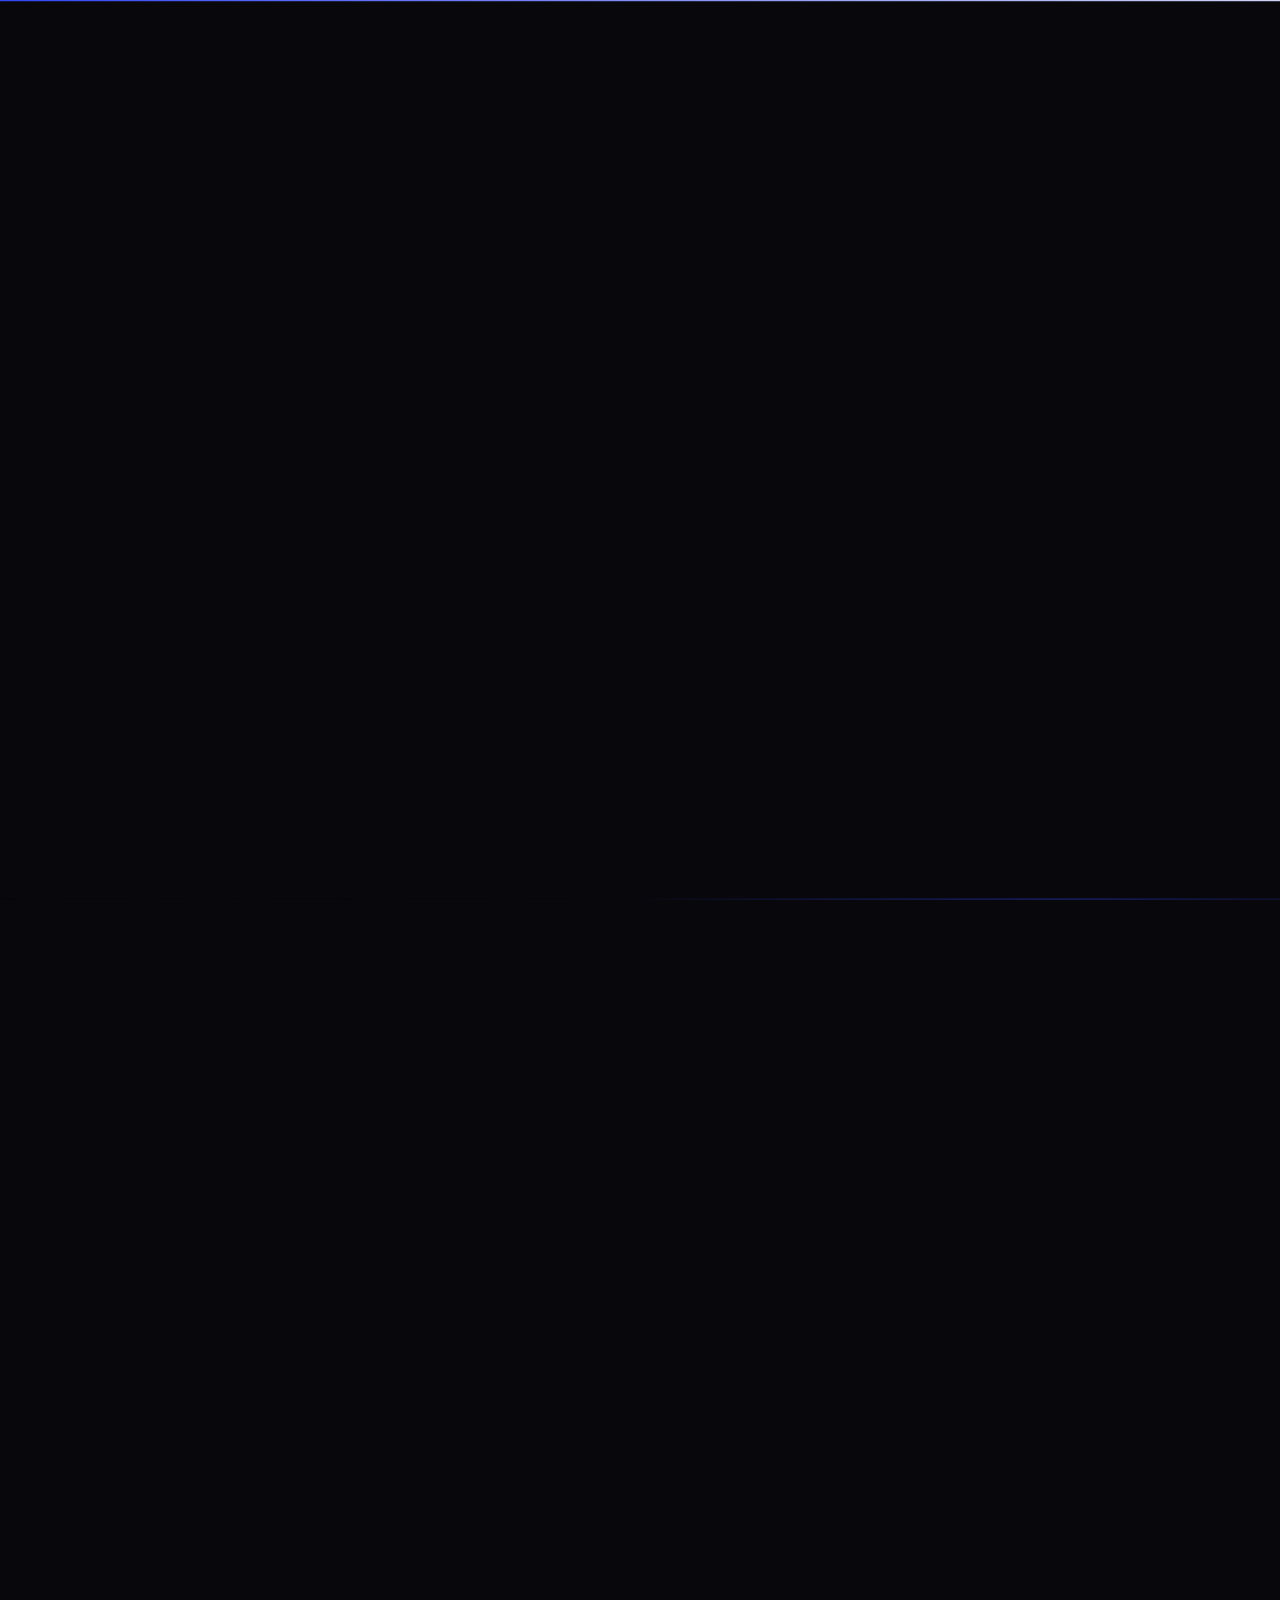
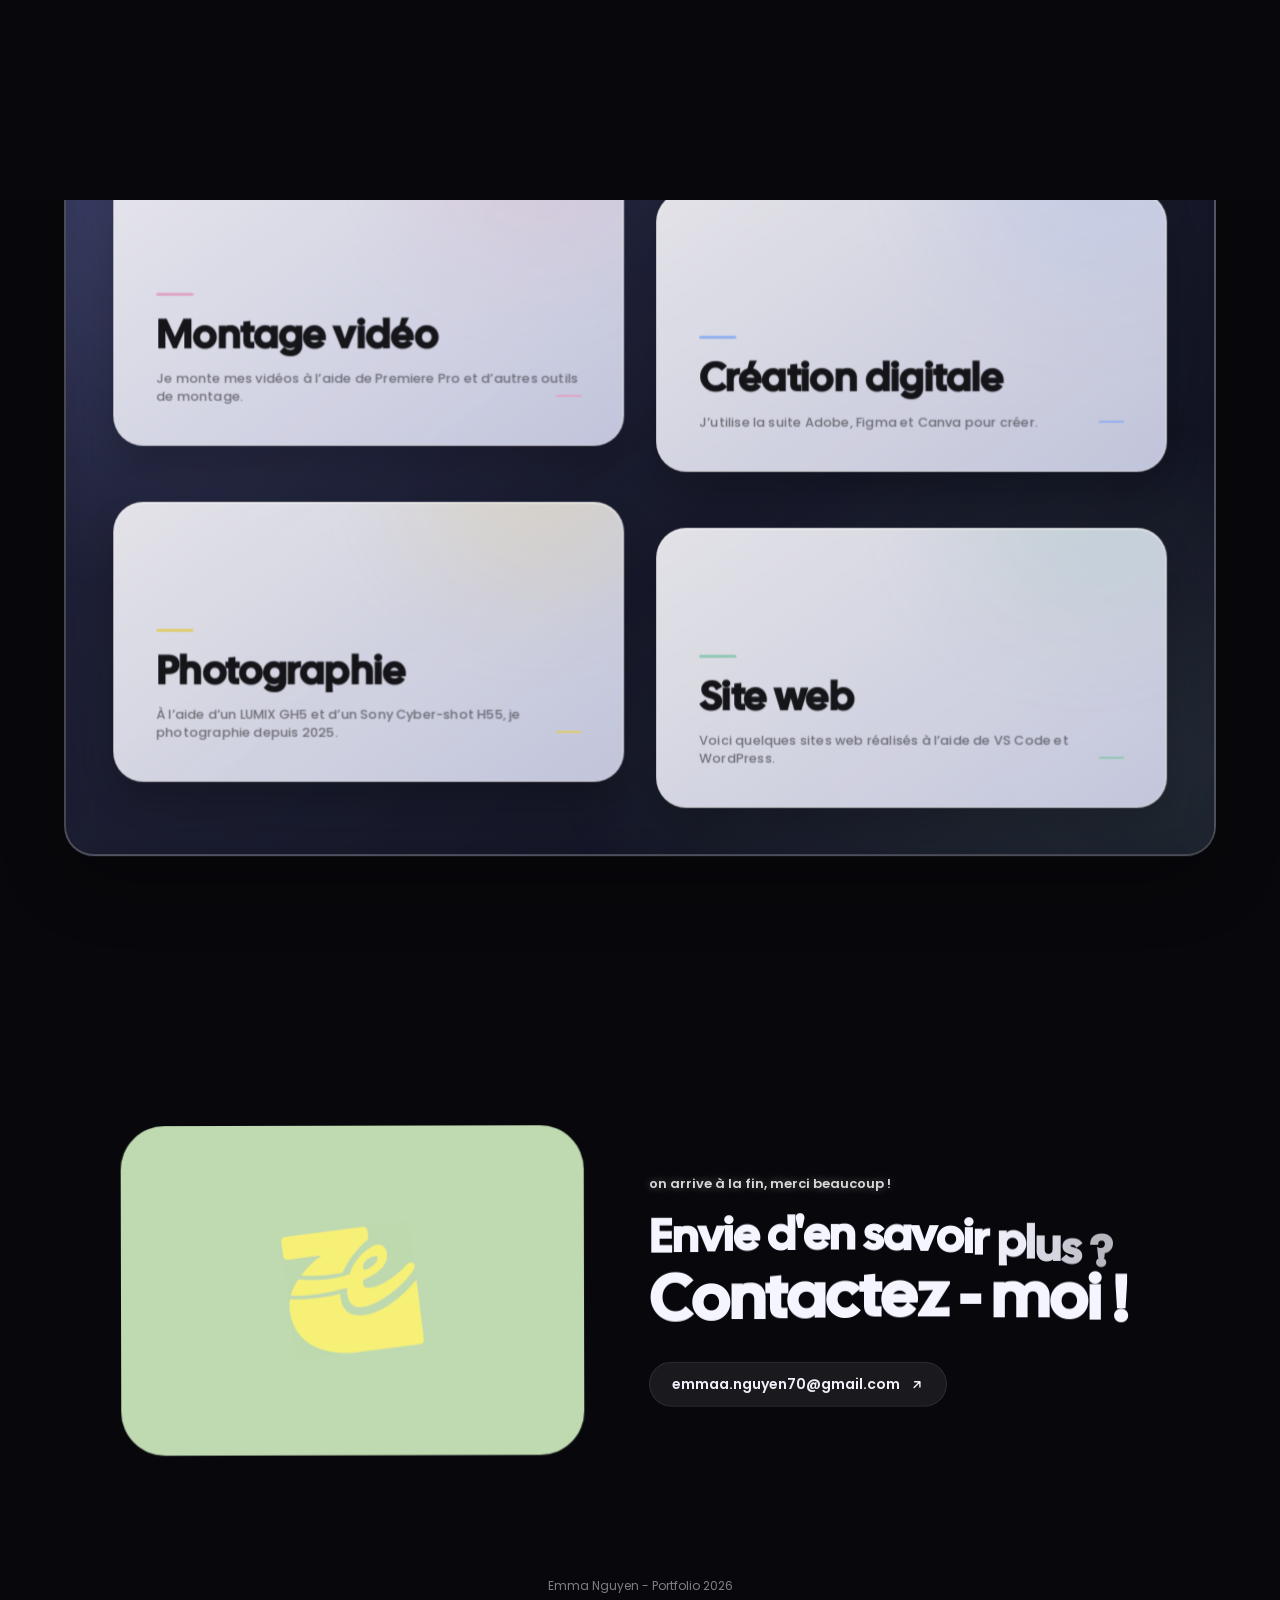
==== commit f2ba4a19: "adding compressed videos" ====
--- a/index.html
+++ b/index.html
@@ -151,7 +151,7 @@
             <img src="assets/img/home/logo-yellow.webp" alt="Logo d'Emma Nguyen" width="600" height="573" loading="lazy">
           </div>
           <div class="contact__text">
-            <p class="contact__kicker" data-reveal>On arrive à la fin de ce portfolio, merci beaucoup !</p>
+            <p class="contact__kicker" data-reveal>on arrive à la fin, merci beaucoup !</p>
             <h2 class="contact__title">
               <span class="l1" data-split>Envie d'en savoir plus ?</span>
               <span class="l2" data-split>Contactez - moi !</span>
@@ -162,7 +162,7 @@
       </div>
     </section>
   </main>
-  <p class="footer-note">© Emma Nguyen - Portfolio 2026</p>
+  <p class="footer-note">Emma Nguyen - Portfolio 2026</p>
 
   <button class="to-top" type="button" aria-label="Revenir en haut">
     <svg class="to-top__ring" viewBox="0 0 54 54" aria-hidden="true"><circle class="track" cx="27" cy="27" r="25"/><circle class="bar" cx="27" cy="27" r="25"/></svg>
--- a/assets/css/style.css
+++ b/assets/css/style.css
@@ -896,6 +896,9 @@
   position: absolute;
   z-index: 5;
   width: max-content;
+  cursor: grab;
+  touch-action: none;
+  user-select: none;
   transition: transform 0.8s var(--ease), filter 0.8s var(--ease);
 }
 
@@ -926,8 +929,18 @@
 }
 
 .hero__tool-badge:hover {
-  transform: translateY(-5px);
   filter: drop-shadow(0 9px 12px rgba(91, 108, 255, 0.3));
+}
+
+.hero__tool-badge.is-dragging {
+  z-index: 6;
+  cursor: grabbing;
+  transition: filter 0.2s var(--ease);
+}
+
+.hero__tool-badge:focus-visible {
+  outline: 2px solid rgba(255, 255, 255, 0.9);
+  outline-offset: 5px;
 }
 
 .hero__tool-badge--figma {
@@ -1086,6 +1099,7 @@
 
 .folder__hint {
   margin-top: 19px;
+  padding-top: 14px;
   text-align: center;
   font-size: 13px;
   color: var(--dim);
@@ -1524,7 +1538,7 @@
 }
 
 .video-card__cover--vertical {
-  aspect-ratio: 4 / 5;
+  aspect-ratio: 9 / 16;
 }
 
 .video-card__preview {
@@ -2282,12 +2296,11 @@
   --site-accent: var(--lavender);
   position: relative;
   display: grid;
-  grid-template-columns: minmax(0, 1.1fr) minmax(280px, 0.9fr);
+  grid-template-columns: minmax(0, 0.8fr) minmax(0, 1.2fr);
   align-items: center;
-  gap: clamp(24px, 4vw, 56px);
-  padding: clamp(20px, 3.5vw, 42px);
-  padding-top: calc(clamp(20px, 3.5vw, 42px) + 16px);
-  padding-bottom: calc(clamp(20px, 3.5vw, 42px) + 16px);
+  gap: clamp(28px, 6vw, 84px);
+  min-height: 290px;
+  padding: clamp(26px, 5vw, 64px);
   overflow: hidden;
   border: 1px solid rgba(255, 255, 255, 0.17);
   border-radius: clamp(20px, 3vw, 32px);
@@ -2310,23 +2323,22 @@
 }
 
 .site-project--reverse {
-  grid-template-columns: minmax(280px, 0.9fr) minmax(0, 1.1fr);
-}
-
-.site-project--reverse .site-project__visual { order: 2; }
+  grid-template-columns: minmax(0, 1.2fr) minmax(0, 0.8fr);
+}
+
+.site-project--reverse .site-project__intro { order: 2; }
 .site-project--reverse .site-project__content { order: 1; }
 
-.site-project__visual,
+.site-project__intro,
 .site-project__content {
   position: relative;
   min-width: 0;
 }
 
-.site-project__visual {
+.site-project__intro {
   display: flex;
   flex-direction: column;
   justify-content: center;
-  align-items: center;
 }
 
 .site-project__index,
@@ -2342,8 +2354,7 @@
 }
 
 .site-project__index {
-  width: min(100%, 600px);
-  margin-inline: auto;
+  margin-bottom: clamp(22px, 4vw, 48px);
 }
 
 .site-project__index::before {
@@ -2355,82 +2366,17 @@
   box-shadow: 0 0 14px var(--site-accent);
 }
 
-.site-project__mockup {
-  position: relative;
-  width: min(100%, 600px);
-  margin: 18px auto 0;
-  padding: clamp(8px, 1.1vw, 13px);
-  border: 1px solid rgba(255, 255, 255, 0.88);
-  border-radius: 24px 24px 38px 24px;
-  background: linear-gradient(145deg, rgba(251, 250, 255, 0.75) 0%, rgba(232, 230, 255, 0.75) 100%);
-  box-shadow: 12px 12px 0 rgba(151, 161, 255, 0.34), 0 28px 58px rgba(0, 0, 0, 0.3), inset 0 1px rgba(255, 255, 255, 0.95);
-  align-self: center;
-  transform: none;
-  transition: transform 0.6s var(--ease), box-shadow 0.6s var(--ease);
-}
-
-body[data-page="site-web"] .render-root > .block:first-child .site-project__mockup {
-  border-color: transparent;
-}
-
-.site-project__mockup::before {
-  content: none;
-}
-
-.site-project__mockup::after {
-  content: none;
-}
-
-.site-project__mockup:hover {
-  transform: translateY(-5px);
-  box-shadow: 8px 16px 0 rgba(151, 161, 255, 0.42), 0 34px 64px rgba(0, 0, 0, 0.34), inset 0 1px rgba(255, 255, 255, 0.95);
-}
-
-.site-project--reverse .site-project__mockup {
-  transform: none;
-}
-
-.site-project--reverse .site-project__mockup:hover {
-  transform: translateY(-5px);
-}
-
-.site-project__mockup .browser {
-  padding: 0;
-  overflow: hidden;
-  border: 0;
-  border-radius: 15px;
-  background: transparent;
-  box-shadow: none;
-}
-
-.site-project__mockup .browser__bar {
-  display: none;
-}
-
-.site-project__mockup .browser__view {
-  width: 100%;
-  aspect-ratio: 16 / 9;
-  border-radius: 0;
-  background: #15171d;
-}
-
-.site-project__mockup .browser__view img {
-  display: block;
-  width: 100%;
-  height: 100%;
-  aspect-ratio: auto;
-  object-fit: cover;
-  object-position: center center;
-  transform: none;
-}
-
 .site-project__title {
-  margin: 13px 0 15px;
+  margin: 10px 0 0;
   font-family: var(--f-title);
-  font-size: clamp(30px, 4.2vw, 56px);
+  font-size: clamp(34px, 4.6vw, 62px);
   font-weight: 600;
   letter-spacing: -0.045em;
   line-height: 0.98;
+}
+
+.site-project__eyebrow {
+  color: var(--lavender);
 }
 
 .site-project__description {
@@ -2473,25 +2419,6 @@
 /* Ajustements propres à la catégorie Site web */
 body[data-page="site-web"] .site-project__title {
   letter-spacing: 0.01em;
-}
-
-body[data-page="site-web"] .site-project__mockup .browser__view img {
-  object-fit: cover;
-  object-position: center;
-  transform: none;
-  transition: none;
-}
-
-body[data-page="site-web"] .site-project:not(.site-project--reverse) .site-project__mockup .browser__view img {
-  object-position: center center;
-}
-
-body[data-page="site-web"] .site-project--reverse .site-project__mockup .browser__view img {
-  object-position: center top;
-}
-
-body[data-page="site-web"] .site-project__mockup .browser:hover .browser__view img {
-  transform: none;
 }
 
 /* ----- À propos ----- */
@@ -2638,7 +2565,6 @@
   box-shadow: 0 30px 80px rgba(0, 0, 0, 0.6);
 }
 
-.lightbox__stage video,
 .lightbox__stage iframe {
   width: min(92vw, 1100px);
   max-height: 82vh;
@@ -2648,10 +2574,15 @@
   background: #000;
 }
 
-.lightbox__stage video.is-vertical {
+.lightbox__stage video {
   width: auto;
-  height: 82vh;
-  aspect-ratio: 9 / 16;
+  height: auto;
+  max-width: min(92vw, 1100px);
+  max-height: 82vh;
+  aspect-ratio: auto;
+  border: 0;
+  border-radius: 12px;
+  background: #000;
 }
 
 .lightbox__soon {
@@ -2950,10 +2881,6 @@
     padding: 10px;
   }
 
-  .video-card__cover--vertical {
-    aspect-ratio: 4 / 4.5;
-  }
-
   .panel__grid {
     grid-template-columns: repeat(2, minmax(0, 1fr));
   }
@@ -3064,6 +2991,23 @@
   border-color: rgba(160, 173, 255, 0.55);
   background: linear-gradient(145deg, rgba(91, 108, 255, 0.14), rgba(255, 255, 255, 0.035));
   box-shadow: 0 22px 48px rgba(10, 15, 60, 0.3);
+}
+
+@media (max-width: 1000px) {
+  .mobile-menu {
+    z-index: 49;
+  }
+
+  .menu-open .burger {
+    border-color: rgba(255, 255, 255, 0.7);
+    background: var(--ink);
+  }
+}
+
+@media (max-width: 1000px) {
+  .hero__title {
+    letter-spacing: calc(-1mm + 0.5px);
+  }
 }
 
 /* Arvie : une composition éditoriale en quatre visuels légendés. */
@@ -3152,17 +3096,20 @@
   transform: none;
 }
 
-@media (max-width: 760px) {
+@media (max-width: 860px) {
   .site-project,
   .site-project--reverse {
     grid-template-columns: minmax(0, 1fr);
-    gap: 24px;
+    gap: 22px;
+    min-height: 0;
     padding: clamp(16px, 4vw, 24px);
-    padding-top: calc(clamp(16px, 4vw, 24px) + 12px);
-    padding-bottom: calc(clamp(16px, 4vw, 24px) + 12px);
-  }
-
-  .site-project--reverse .site-project__visual,
+  }
+
+  .site-project__index {
+    margin-bottom: 18px;
+  }
+
+  .site-project--reverse .site-project__intro,
   .site-project--reverse .site-project__content {
     order: initial;
   }
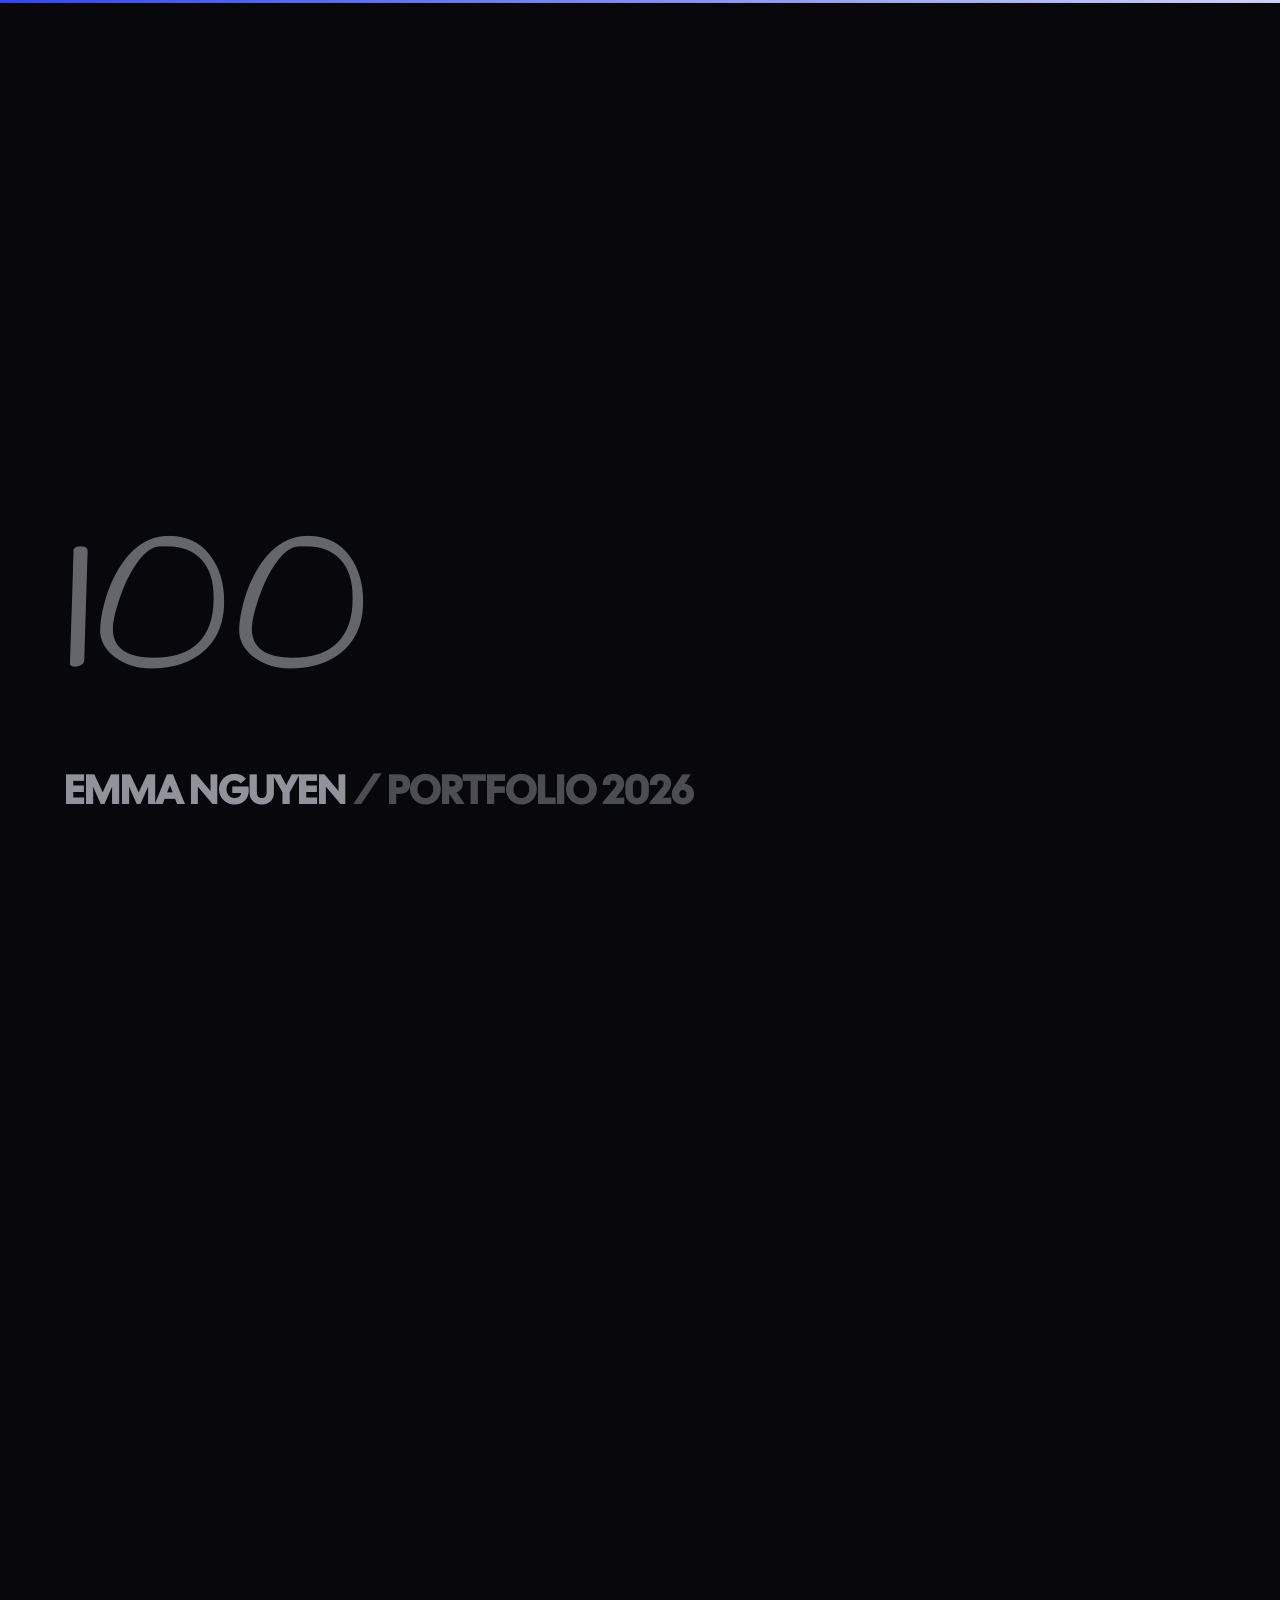
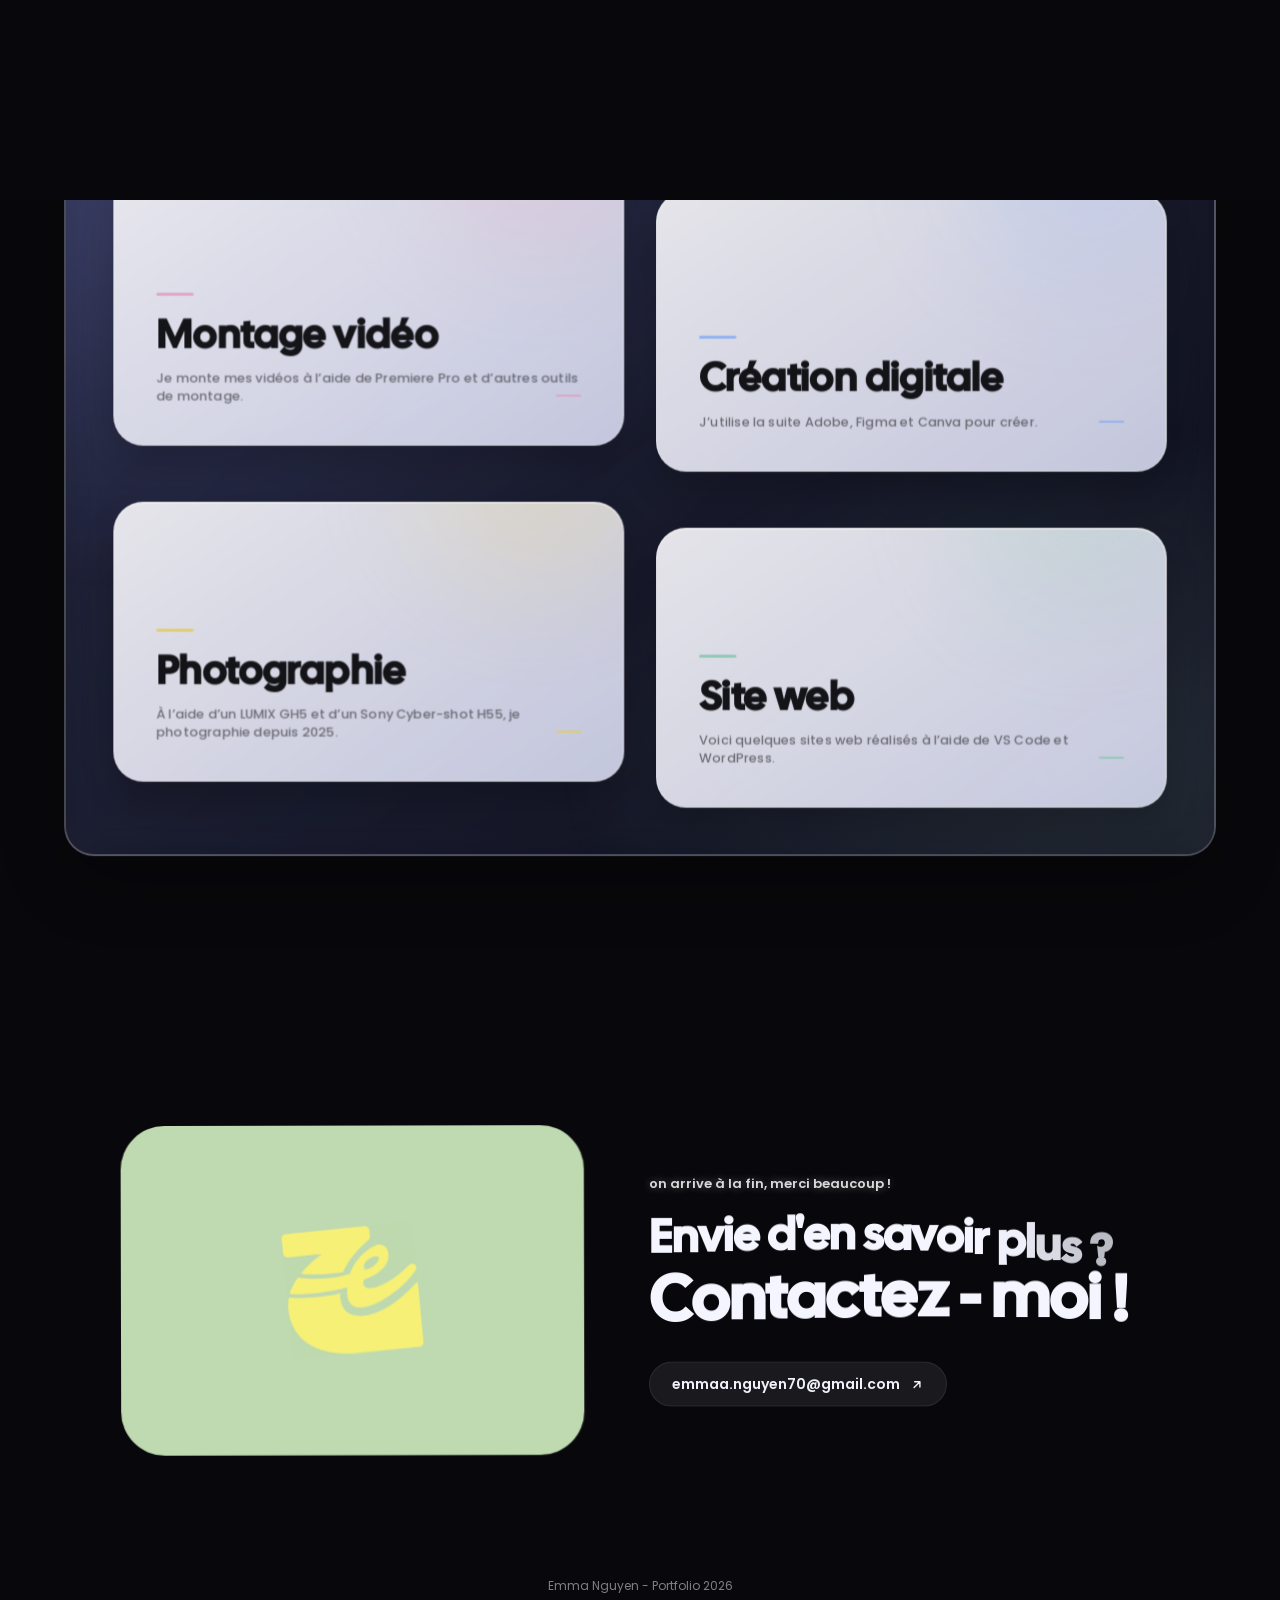
==== commit 14a632ea: "animations" ====
--- a/index.html
+++ b/index.html
@@ -58,7 +58,7 @@
                   <span class="hero__title-row hero__title-row--second">conçu pour captiver</span>
                 </h1>
                 <p class="hero__sub">Emma Nguyen — Étudiante en B2 à l’École Supérieure du Digital et passionnée par la création digitale et le montage vidéo.</p>
-                <a class="hero__projects-link" href="index.html#projets">
+                <a class="hero__projects-link" href="#projets">
                   <span>Voir mes projets</span>
                   <svg viewBox="0 0 24 24" aria-hidden="true"><path d="M5 12h14M13 6l6 6-6 6"/></svg>
                 </a>
--- a/assets/css/style.css
+++ b/assets/css/style.css
@@ -296,6 +296,16 @@
   height: auto;
 }
 
+@media (min-width: 1001px) {
+  .header__logo {
+    margin-left: -10px;
+  }
+
+  .header__logo img {
+    width: 32px;
+  }
+}
+
 .nav {
   position: absolute;
   left: 50%;
@@ -2296,7 +2306,7 @@
   --site-accent: var(--lavender);
   position: relative;
   display: grid;
-  grid-template-columns: minmax(0, 0.8fr) minmax(0, 1.2fr);
+  grid-template-columns: minmax(0, 1.2fr) minmax(0, 0.8fr);
   align-items: center;
   gap: clamp(28px, 6vw, 84px);
   min-height: 290px;
@@ -2321,13 +2331,6 @@
   filter: blur(90px);
   pointer-events: none;
 }
-
-.site-project--reverse {
-  grid-template-columns: minmax(0, 1.2fr) minmax(0, 0.8fr);
-}
-
-.site-project--reverse .site-project__intro { order: 2; }
-.site-project--reverse .site-project__content { order: 1; }
 
 .site-project__intro,
 .site-project__content {
@@ -2373,6 +2376,7 @@
   font-weight: 600;
   letter-spacing: -0.045em;
   line-height: 0.98;
+  white-space: nowrap;
 }
 
 .site-project__eyebrow {
@@ -3097,8 +3101,7 @@
 }
 
 @media (max-width: 860px) {
-  .site-project,
-  .site-project--reverse {
+  .site-project {
     grid-template-columns: minmax(0, 1fr);
     gap: 22px;
     min-height: 0;
@@ -3107,11 +3110,6 @@
 
   .site-project__index {
     margin-bottom: 18px;
-  }
-
-  .site-project--reverse .site-project__intro,
-  .site-project--reverse .site-project__content {
-    order: initial;
   }
 
   body[data-page="creation-digitale"] .block--arvie .browsers-grid--arvie {
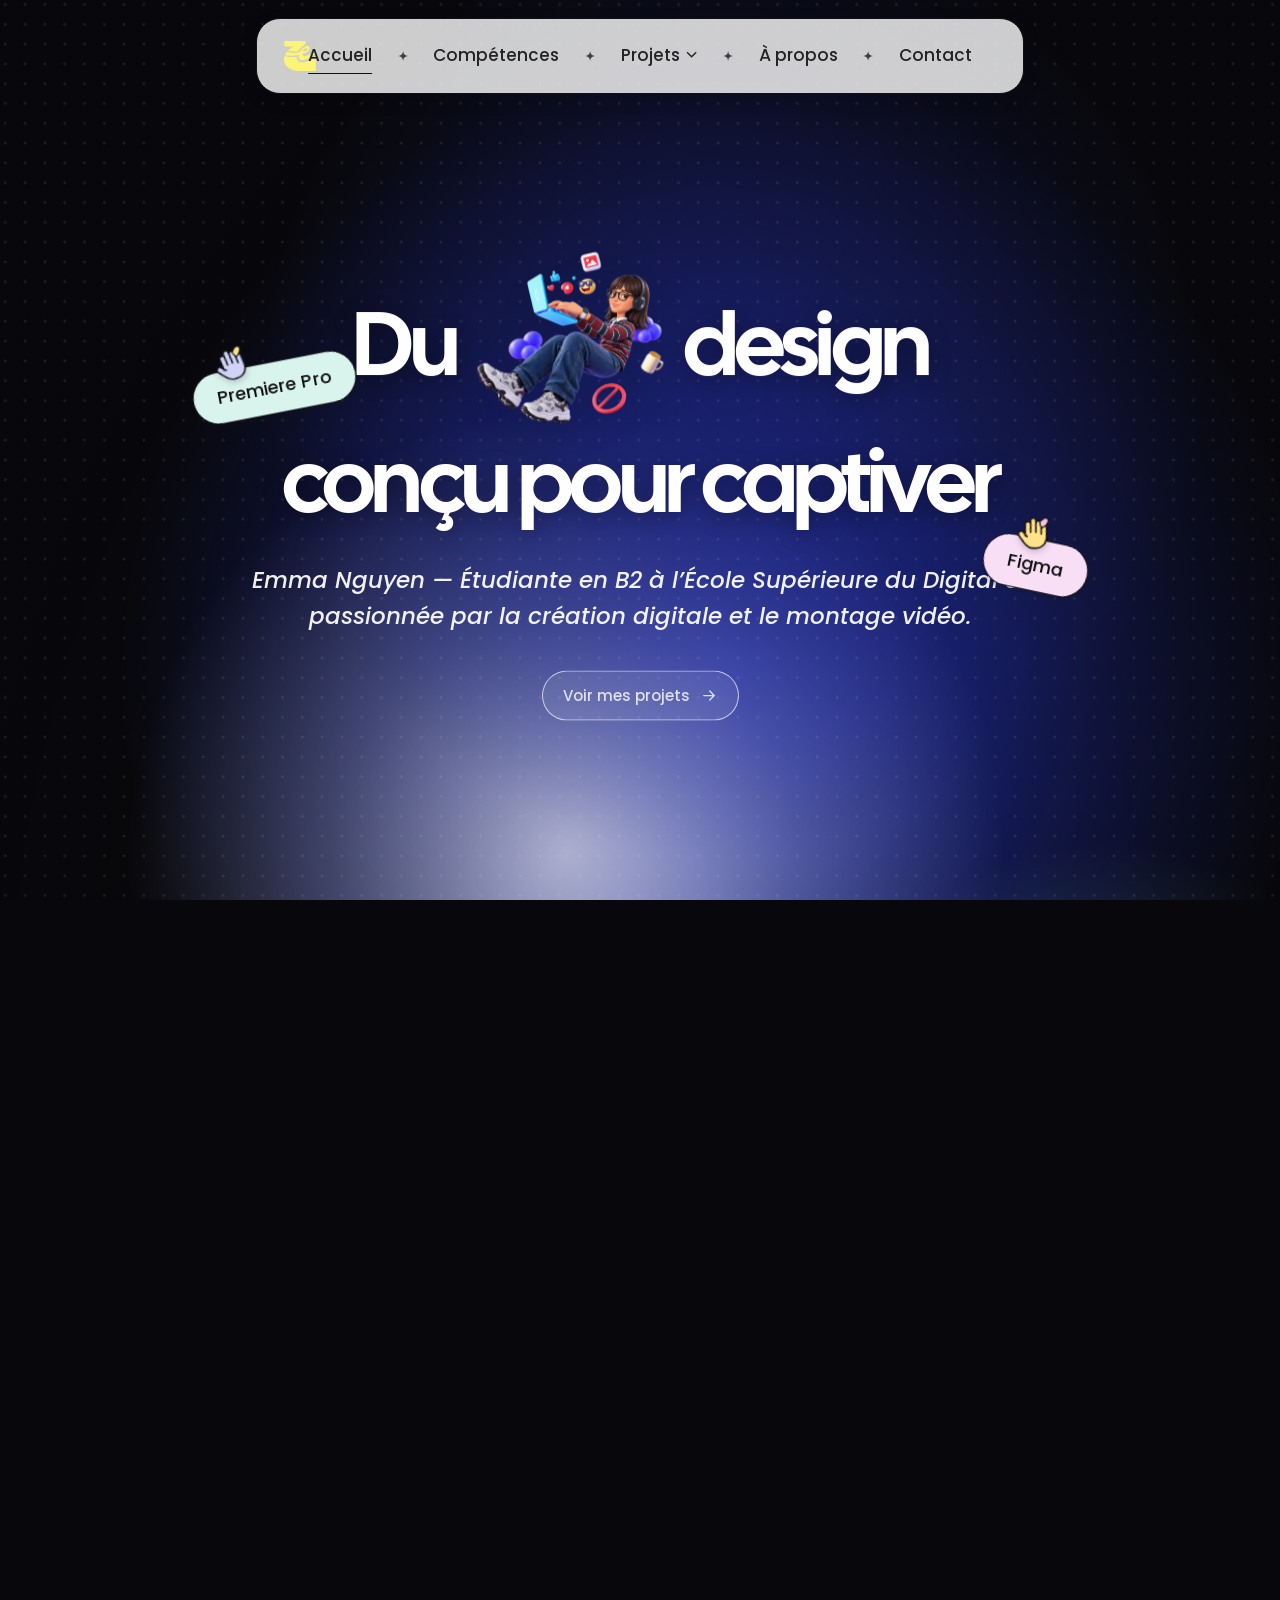
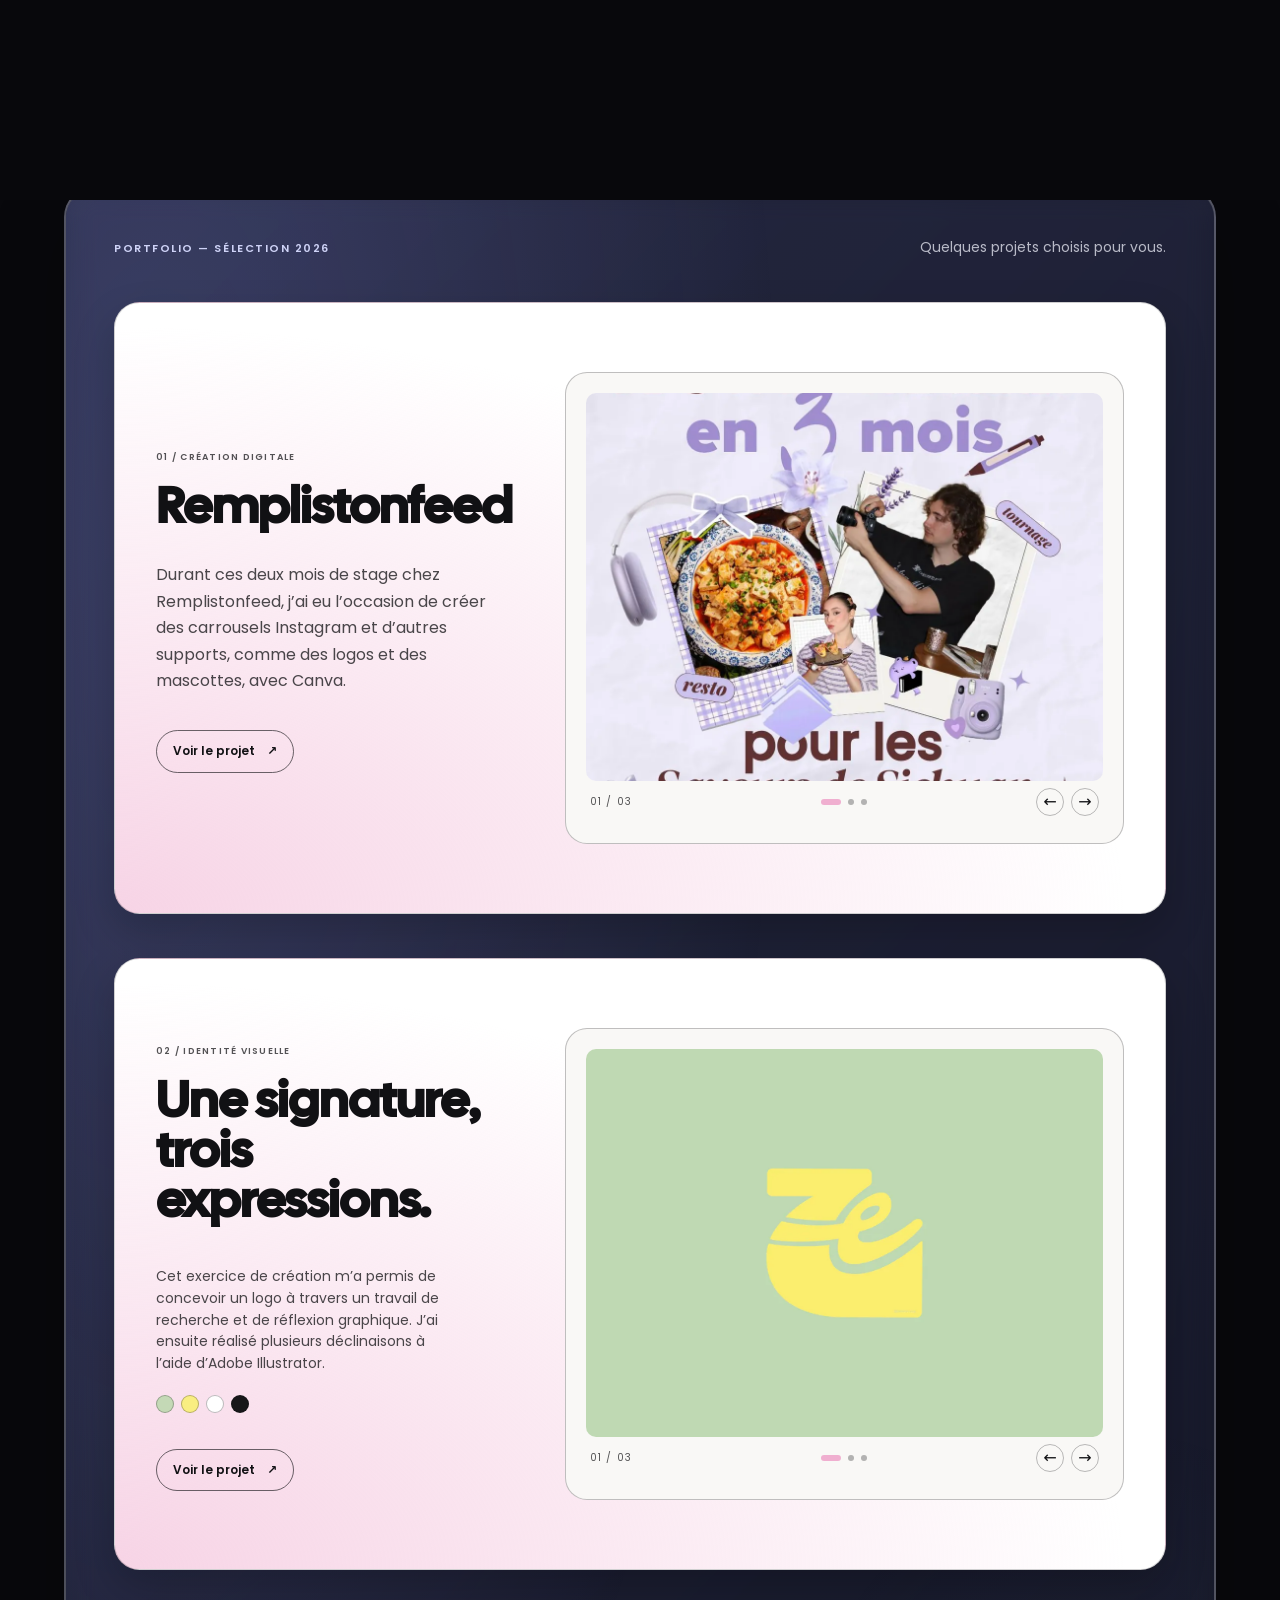
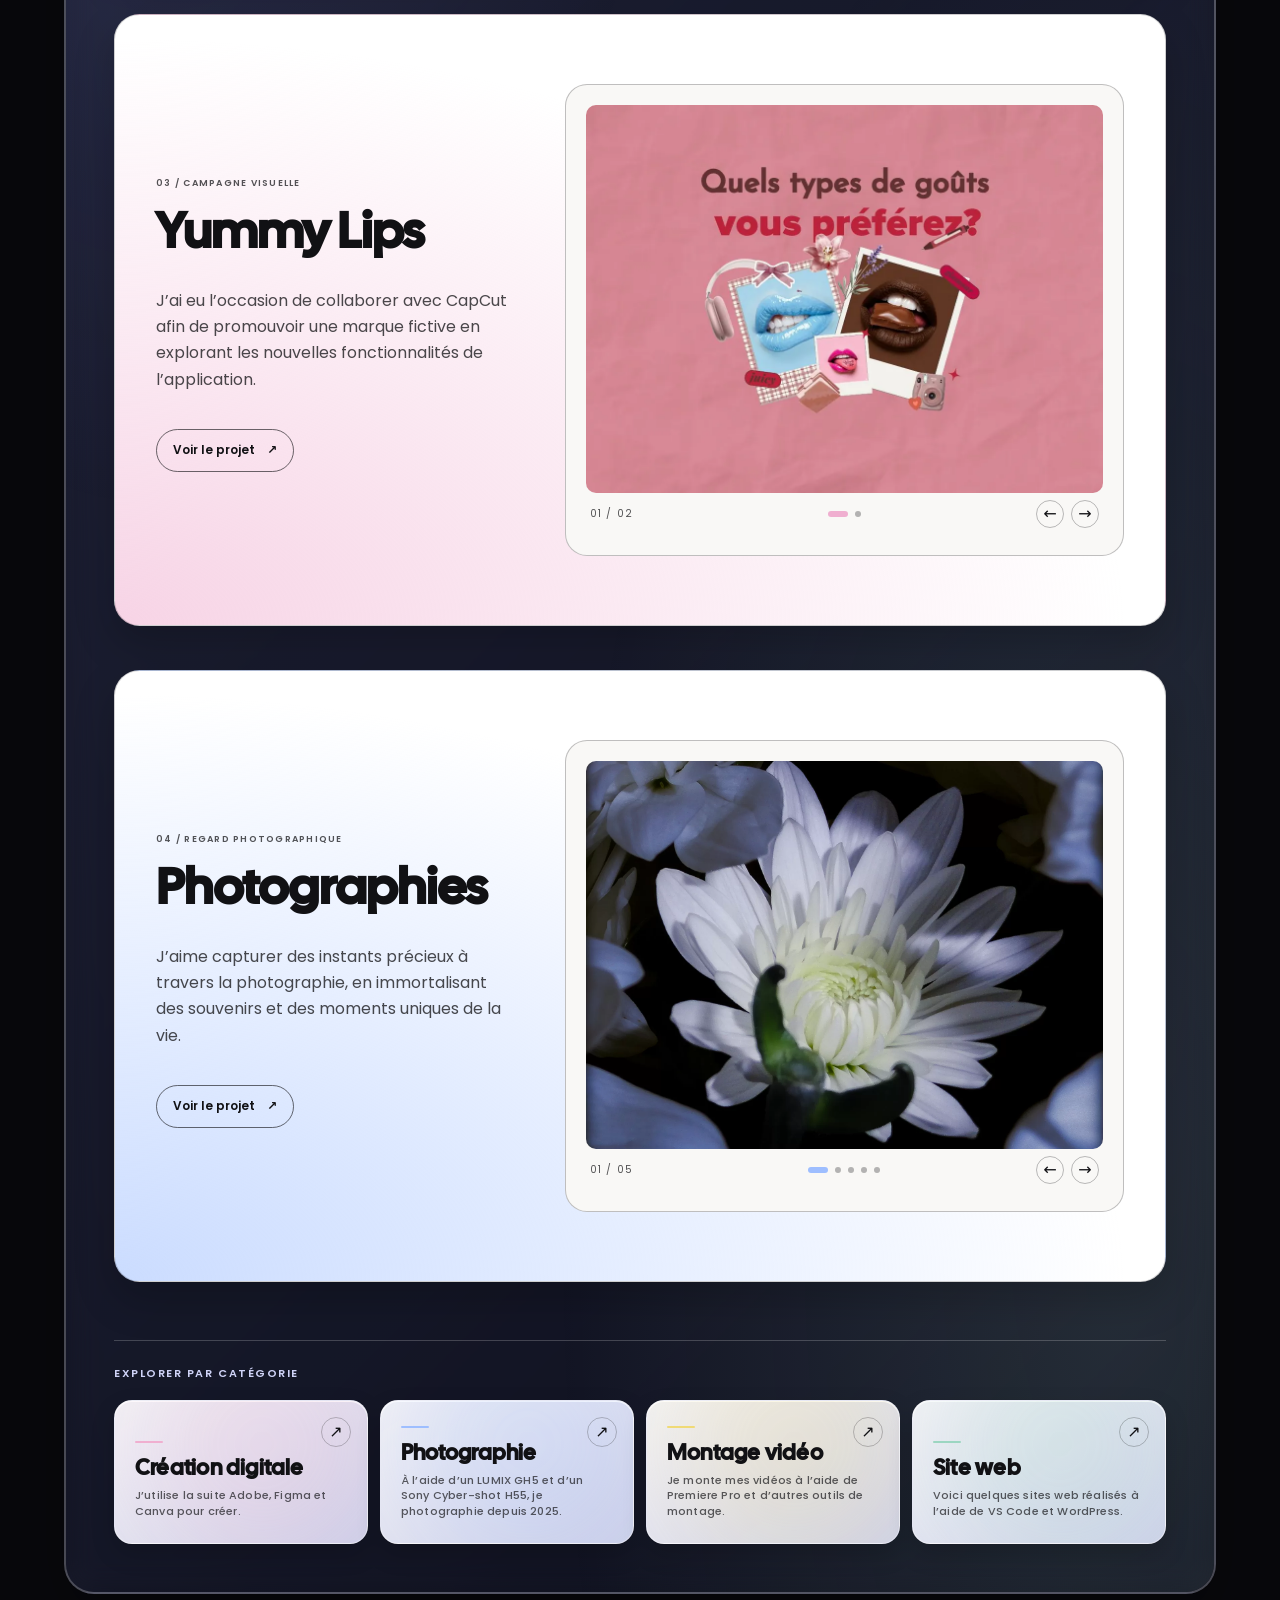
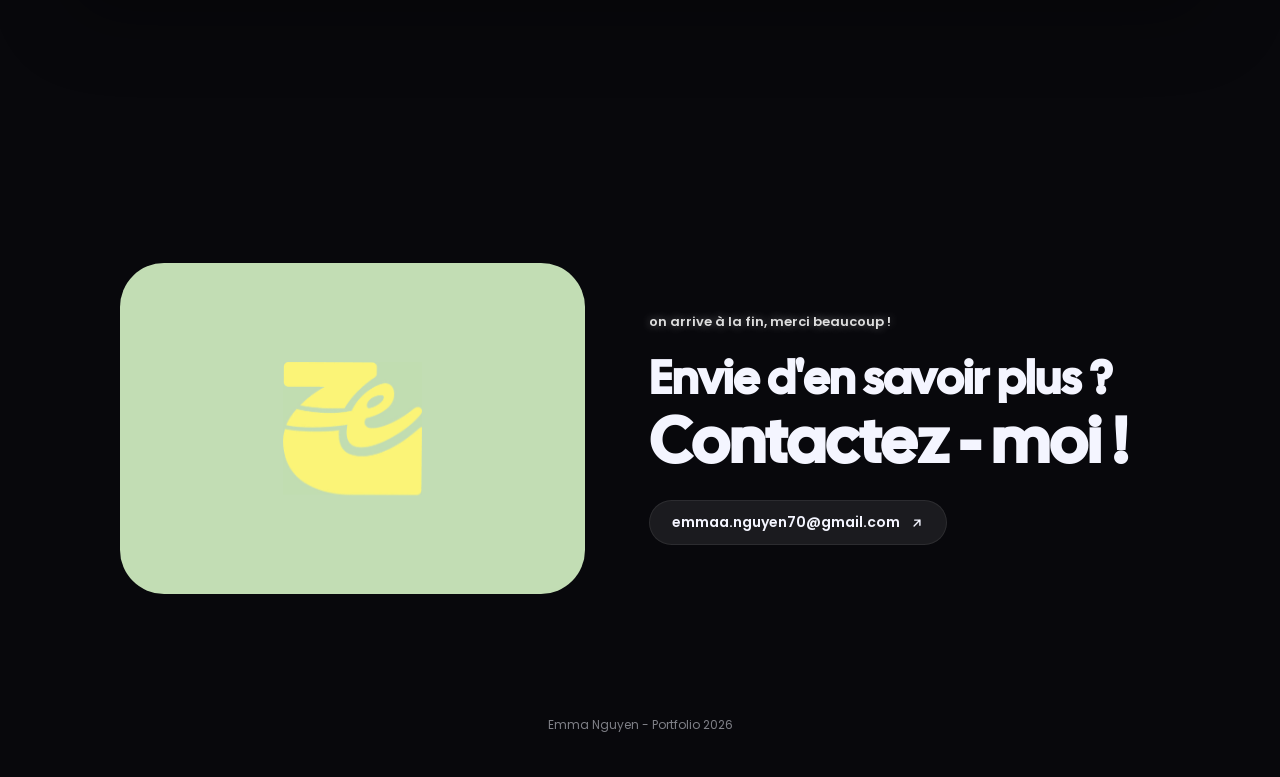
==== commit 12871df2: "sticky card scroll animation" ====
--- a/index.html
+++ b/index.html
@@ -10,7 +10,7 @@
   <link rel="preconnect" href="https://fonts.googleapis.com">
   <link rel="preconnect" href="https://fonts.gstatic.com" crossorigin>
   <link href="https://fonts.googleapis.com/css2?family=Architects+Daughter&family=Cal+Sans&display=swap" rel="stylesheet">
-  <link rel="stylesheet" href="assets/css/style.css">
+  <link rel="stylesheet" href="assets/css/style.css?v=22">
   <script>
     /* La page démarre recouverte par le rideau de transition. Sécurité : si le JS plante, on retire le rideau. */
     document.documentElement.classList.add('js');
@@ -54,7 +54,7 @@
             <div class="hero__card">
               <div class="hero__content">
                 <h1 class="hero__title">
-                  <span class="hero__title-row"><span>Du</span><span class="hero__title-gap" aria-hidden="true"><span class="hero__avatar"><img src="assets/img/home/avatar.webp" alt="" width="1100" height="1021" fetchpriority="high"></span></span><span>design</span></span>
+                  <span class="hero__title-row"><span>Du</span><span class="hero__title-gap" aria-hidden="true"><span class="hero__avatar"><img src="assets/img/home/me-character.png" alt="" width="840" height="768" fetchpriority="high"></span></span><span>design</span></span>
                   <span class="hero__title-row hero__title-row--second">conçu pour captiver</span>
                 </h1>
                 <p class="hero__sub">Emma Nguyen — Étudiante en B2 à l’École Supérieure du Digital et passionnée par la création digitale et le montage vidéo.</p>
@@ -117,28 +117,166 @@
     <section class="projects" id="projets">
       <div class="wrap">
         <h2 class="sec-title"><span class="sec-title__line"></span><svg class="swirl" viewBox="0 0 42 20" aria-hidden="true"><path d="M1 13c6 0 8-9 14-9s6 10 0 10-4-9 5-9 9 6 21 6"/></svg><span class="sec-title__text">Mes Projets</span><svg class="swirl swirl--flip" viewBox="0 0 42 20" aria-hidden="true"><path d="M1 13c6 0 8-9 14-9s6 10 0 10-4-9 5-9 9 6 21 6"/></svg><span class="sec-title__line"></span></h2>
-        <div class="glass-panel">
-          <div class="cat-grid">
-            <a class="cat-card" href="montage-video.html" data-cursor="Voir" aria-label="Découvrir les projets de montage vidéo">
-              <div class="cat-card__body">
-                <div class="cat-card__caption"><span class="cat-card__rule" aria-hidden="true"></span><h3 class="cat-card__title">Montage vidéo</h3><p class="cat-card__text">Je monte mes vidéos à l’aide de Premiere Pro et d’autres outils de montage.</p></div>
-              </div>
-            </a>
+        <div class="glass-panel projects__panel">
+          <div class="projects__intro">
+            <p class="projects__eyebrow">Portfolio — sélection 2026</p>
+            <p class="projects__intro-text">Quelques projets choisis pour vous.</p>
+          </div>
+          <div class="project-feature-grid" aria-label="Sélection de réalisations">
+            <article class="project-feature project-feature--feed">
+              <div class="project-feature__details">
+                <div class="project-feature__caption">
+                  <div><span class="project-feature__index">01 / CRÉATION DIGITALE</span><h3 class="project-feature__title">Remplistonfeed</h3></div>
+                </div>
+                <p class="project-feature__description">Durant ces deux mois de stage chez Remplistonfeed, j’ai eu l’occasion de créer des carrousels Instagram et d’autres supports, comme des logos et des mascottes, avec Canva.</p>
+                <a class="project-feature__cta" href="creation-digitale.html#remplistonfeed">Voir le projet <span aria-hidden="true">↗</span></a>
+              </div>
+              <div class="project-feature__media">
+                <div class="project-carousel" data-carousel aria-label="Réalisations Remplistonfeed">
+                  <div class="project-carousel__viewport" tabindex="0" aria-label="Faites défiler les visuels Remplistonfeed">
+                    <div class="project-carousel__track">
+                      <div class="project-carousel__slide"><img src="assets/img/creation/rtf-20k.webp" alt="Carrousel Canva : de 0 à 20k abonnés" width="1050" height="1400" loading="lazy"></div>
+                      <div class="project-carousel__slide" aria-hidden="true"><img src="assets/img/creation/rtf-virales.webp" alt="Carrousel Canva : nos vidéos virales" width="1050" height="1400" loading="lazy"></div>
+                      <div class="project-carousel__slide" aria-hidden="true"><img src="assets/img/creation/rtf-methode.webp" alt="Carrousel Canva : notre méthode de travail" width="1050" height="1400" loading="lazy"></div>
+                    </div>
+                  </div>
+                  <div class="project-carousel__controls">
+                    <span class="project-carousel__count" aria-live="polite">01 / 03</span>
+                    <div class="project-carousel__dots" aria-label="Choisir un visuel"></div>
+                    <div class="project-carousel__arrows">
+                      <button class="project-carousel__arrow" type="button" data-carousel-prev aria-label="Visuel précédent"><span aria-hidden="true">←</span></button>
+                      <button class="project-carousel__arrow" type="button" data-carousel-next aria-label="Visuel suivant"><span aria-hidden="true">→</span></button>
+                    </div>
+                  </div>
+                </div>
+              </div>
+            </article>
+            <article class="project-feature project-feature--brandbook">
+              <div class="project-feature__details">
+                <div class="project-feature__caption">
+                  <div><span class="project-feature__index">02 / IDENTITÉ VISUELLE</span><h3 class="project-feature__title">Une signature,<br>trois expressions.</h3></div>
+                </div>
+                <div class="project-editorial-card">
+                  <p>Cet exercice de création m’a permis de concevoir un logo à travers un travail de recherche et de réflexion graphique. J’ai ensuite réalisé plusieurs déclinaisons à l’aide d’Adobe Illustrator.</p>
+                  <div class="project-editorial-card__palette" aria-label="Déclinaisons de couleur : vert, jaune, blanc et noir">
+                    <span class="project-editorial-card__swatch project-editorial-card__swatch--green"></span>
+                    <span class="project-editorial-card__swatch project-editorial-card__swatch--yellow"></span>
+                    <span class="project-editorial-card__swatch project-editorial-card__swatch--white"></span>
+                    <span class="project-editorial-card__swatch project-editorial-card__swatch--black"></span>
+                  </div>
+                </div>
+                <a class="project-feature__cta" href="creation-digitale.html#logo-brandbook">Voir le projet <span aria-hidden="true">↗</span></a>
+              </div>
+              <div class="project-feature__media">
+                <div class="project-carousel project-carousel--brandbook" data-carousel aria-label="Logos du Brandbook">
+                  <div class="project-carousel__viewport" tabindex="0" aria-label="Faites défiler les logos du Brandbook">
+                    <div class="project-carousel__track">
+                      <div class="project-carousel__slide"><img src="assets/img/creation/brand-vert.webp" alt="Logo jaune sur fond vert" width="1400" height="1000" loading="lazy"></div>
+                      <div class="project-carousel__slide" aria-hidden="true"><img src="assets/img/creation/brand-blanc.webp" alt="Logo noir sur fond blanc" width="1400" height="1000" loading="lazy"></div>
+                      <div class="project-carousel__slide" aria-hidden="true"><img src="assets/img/creation/brand-noir.webp" alt="Logo blanc sur fond noir" width="1400" height="1000" loading="lazy"></div>
+                    </div>
+                  </div>
+                  <div class="project-carousel__controls">
+                    <span class="project-carousel__count" aria-live="polite">01 / 03</span>
+                    <div class="project-carousel__dots" aria-label="Choisir un logo"></div>
+                    <div class="project-carousel__arrows">
+                      <button class="project-carousel__arrow" type="button" data-carousel-prev aria-label="Logo précédent"><span aria-hidden="true">←</span></button>
+                      <button class="project-carousel__arrow" type="button" data-carousel-next aria-label="Logo suivant"><span aria-hidden="true">→</span></button>
+                    </div>
+                  </div>
+                </div>
+              </div>
+            </article>
+            <article class="project-feature project-feature--yummy">
+              <div class="project-feature__details">
+                <div class="project-feature__caption">
+                  <div><span class="project-feature__index">03 / CAMPAGNE VISUELLE</span><h3 class="project-feature__title">Yummy Lips</h3></div>
+                </div>
+                <p class="project-feature__description">J’ai eu l’occasion de collaborer avec CapCut afin de promouvoir une marque fictive en explorant les nouvelles fonctionnalités de l’application.</p>
+                <a class="project-feature__cta" href="creation-digitale.html#yummy-lips">Voir le projet <span aria-hidden="true">↗</span></a>
+              </div>
+              <div class="project-feature__media">
+                <div class="project-carousel" data-carousel aria-label="Réalisations Yummy Lips">
+                  <div class="project-carousel__viewport" tabindex="0" aria-label="Faites défiler les visuels Yummy Lips">
+                    <div class="project-carousel__track">
+                      <div class="project-carousel__slide"><img src="assets/img/creation/yummy-gouts.webp" alt="Visuel Yummy Lips : quels types de goûts préférez-vous ?" width="1050" height="1400" loading="lazy"></div>
+                      <div class="project-carousel__slide project-carousel__slide--video" aria-hidden="true">
+                        <video src="assets/video/yummy-lips.mp4" poster="assets/img/creation/yummy-lipstick.webp" width="1080" height="1920" playsinline muted loop preload="metadata" aria-label="Vidéo de campagne Yummy Lips"></video>
+                      </div>
+                    </div>
+                  </div>
+                  <div class="project-carousel__controls">
+                    <span class="project-carousel__count" aria-live="polite">01 / 02</span>
+                    <div class="project-carousel__dots" aria-label="Choisir un visuel"></div>
+                    <div class="project-carousel__arrows">
+                      <button class="project-carousel__arrow" type="button" data-carousel-prev aria-label="Visuel précédent"><span aria-hidden="true">←</span></button>
+                      <button class="project-carousel__arrow" type="button" data-carousel-next aria-label="Visuel suivant"><span aria-hidden="true">→</span></button>
+                    </div>
+                  </div>
+                </div>
+              </div>
+            </article>
+            <article class="project-feature project-feature--photo">
+              <div class="project-feature__details">
+                <div class="project-feature__caption">
+                  <div><span class="project-feature__index">04 / REGARD PHOTOGRAPHIQUE</span><h3 class="project-feature__title">Photographies</h3></div>
+                </div>
+                <p class="project-feature__description">J’aime capturer des instants précieux à travers la photographie, en immortalisant des souvenirs et des moments uniques de la vie.</p>
+                <a class="project-feature__cta" href="photographie.html">Voir le projet <span aria-hidden="true">↗</span></a>
+              </div>
+              <div class="project-feature__media">
+                <div class="project-carousel" data-carousel aria-label="Sélection de photographies">
+                  <div class="project-carousel__viewport" tabindex="0" aria-label="Faites défiler les photographies">
+                    <div class="project-carousel__track">
+                      <div class="project-carousel__slide"><img src="assets/img/photo/archive/photo-02.webp" alt="Chrysanthème blanc photographié en gros plan" width="1536" height="2048" loading="lazy"></div>
+                      <div class="project-carousel__slide" aria-hidden="true"><img src="assets/img/photo/fleurs-roses.webp" alt="Rose rose parmi des fleurs blanches" width="1600" height="1200" loading="lazy"></div>
+                      <div class="project-carousel__slide" aria-hidden="true"><img src="assets/img/photo/appareil.webp" alt="Photographe tenant un appareil photo" width="1600" height="1200" loading="lazy"></div>
+                      <div class="project-carousel__slide" aria-hidden="true"><img src="assets/img/photo/montagnes.webp" alt="Montagnes couvertes de nuages vues depuis les airs" width="1600" height="1200" loading="lazy"></div>
+                      <div class="project-carousel__slide" aria-hidden="true"><img src="assets/img/photo/archive/photo-28.webp" alt="Photographe accoudé à une rambarde dans un studio" width="1377" height="1836" loading="lazy"></div>
+                    </div>
+                  </div>
+                  <div class="project-carousel__controls">
+                    <span class="project-carousel__count" aria-live="polite">01 / 05</span>
+                    <div class="project-carousel__dots" aria-label="Choisir une photographie"></div>
+                    <div class="project-carousel__arrows">
+                      <button class="project-carousel__arrow" type="button" data-carousel-prev aria-label="Photo précédente"><span aria-hidden="true">←</span></button>
+                      <button class="project-carousel__arrow" type="button" data-carousel-next aria-label="Photo suivante"><span aria-hidden="true">→</span></button>
+                    </div>
+                  </div>
+                </div>
+              </div>
+            </article>
+          </div>
+          <div class="projects__discover">
+            <div class="projects__discover-heading">
+              <p class="projects__eyebrow">Explorer par catégorie</p>
+            </div>
+            <div class="cat-grid">
             <a class="cat-card" href="creation-digitale.html" data-cursor="Voir" aria-label="Découvrir les projets de création digitale">
               <div class="cat-card__body">
                 <div class="cat-card__caption"><span class="cat-card__rule" aria-hidden="true"></span><h3 class="cat-card__title">Création digitale</h3><p class="cat-card__text">J’utilise la suite Adobe, Figma et Canva pour créer.</p></div>
+                <span class="cat-card__arrow" aria-hidden="true">↗</span>
               </div>
             </a>
             <a class="cat-card" href="photographie.html" data-cursor="Voir" aria-label="Découvrir les projets de photographie">
               <div class="cat-card__body">
                 <div class="cat-card__caption"><span class="cat-card__rule" aria-hidden="true"></span><h3 class="cat-card__title">Photographie</h3><p class="cat-card__text">À l’aide d’un LUMIX GH5 et d’un Sony Cyber-shot H55, je photographie depuis 2025.</p></div>
+                <span class="cat-card__arrow" aria-hidden="true">↗</span>
+              </div>
+            </a>
+            <a class="cat-card" href="montage-video.html" data-cursor="Voir" aria-label="Découvrir les projets de montage vidéo">
+              <div class="cat-card__body">
+                <div class="cat-card__caption"><span class="cat-card__rule" aria-hidden="true"></span><h3 class="cat-card__title">Montage vidéo</h3><p class="cat-card__text">Je monte mes vidéos à l’aide de Premiere Pro et d’autres outils de montage.</p></div>
+                <span class="cat-card__arrow" aria-hidden="true">↗</span>
               </div>
             </a>
             <a class="cat-card" href="site-web.html" data-cursor="Voir" aria-label="Découvrir les projets de sites web">
               <div class="cat-card__body">
                 <div class="cat-card__caption"><span class="cat-card__rule" aria-hidden="true"></span><h3 class="cat-card__title">Site web</h3><p class="cat-card__text">Voici quelques sites web réalisés à l’aide de VS Code et WordPress.</p></div>
+                <span class="cat-card__arrow" aria-hidden="true">↗</span>
               </div>
             </a>
+            </div>
           </div>
         </div>
       </div>
@@ -182,6 +320,6 @@
   <script src="assets/js/vendor/ScrollTrigger.min.js"></script>
   <script src="assets/js/vendor/SplitText.min.js"></script>
   <script src="assets/js/vendor/lenis.min.js"></script>
-  <script src="assets/js/main.js"></script>
+  <script src="assets/js/main.js?v=24"></script>
 </body>
 </html>
--- a/assets/css/style.css
+++ b/assets/css/style.css
@@ -383,6 +383,8 @@
   position: absolute;
   top: calc(100% + 8px);
   left: 50%;
+  display: flex;
+  flex-direction: column;
   min-width: 220px;
   padding: 8px;
   border: 1px solid rgba(17, 17, 20, 0.1);
@@ -393,6 +395,58 @@
   visibility: hidden;
   transform: translate(-50%, 8px);
   transition: opacity 0.2s ease, transform 0.2s ease, visibility 0.2s;
+}
+
+.nav__sublink[href="creation-digitale.html"] {
+  order: 1;
+}
+
+.nav__sublink[href="photographie.html"] {
+  order: 2;
+}
+
+.nav__sublink[href="montage-video.html"] {
+  order: 3;
+}
+
+.nav__sublink[href="site-web.html"] {
+  order: 4;
+}
+
+.mobile-menu > a[href="index.html"] {
+  order: 0;
+}
+
+.mobile-menu > a[href="index.html#competences"] {
+  order: 1;
+}
+
+.mobile-menu > a[href="index.html#projets"] {
+  order: 2;
+}
+
+.mobile-menu > a[href="creation-digitale.html"] {
+  order: 3;
+}
+
+.mobile-menu > a[href="photographie.html"] {
+  order: 4;
+}
+
+.mobile-menu > a[href="montage-video.html"] {
+  order: 5;
+}
+
+.mobile-menu > a[href="site-web.html"] {
+  order: 6;
+}
+
+.mobile-menu > a[href="a-propos.html"] {
+  order: 7;
+}
+
+.mobile-menu > a[href="#contact"] {
+  order: 8;
 }
 
 .nav__dropdown:hover .nav__submenu,
@@ -824,7 +878,8 @@
 
 .hero__sub {
   max-width: 800px;
-  margin: 0 auto;
+  margin: 0;
+  margin-inline: auto;
   color: #fff;
   font-style: italic;
   font-size: clamp(15px, calc(2vw - 1px), 23px);
@@ -1153,6 +1208,7 @@
 .projects .glass-panel {
   margin-top: clamp(36px, 5vw, 62px);
   padding: clamp(22px, 4vw, 48px);
+  overflow: clip;
   border-radius: 30px;
   border-color: rgba(255, 255, 255, 0.24);
   background: linear-gradient(135deg, rgba(40, 43, 70, 0.78), rgba(15, 17, 30, 0.88));
@@ -1492,6 +1548,10 @@
   padding: clamp(40px, 6vw, 70px) 0;
 }
 
+.block[id] {
+  scroll-margin-top: 100px;
+}
+
 .loading-note,
 .data-error {
   text-align: center;
@@ -2132,7 +2192,7 @@
 .photo {
   display: inline-block;
   width: 100%;
-  aspect-ratio: var(--photo-ratio, 4 / 3);
+  height: auto;
   margin: 0 0 clamp(12px, 1.8vw, 24px);
   position: relative;
   overflow: hidden;
@@ -2141,19 +2201,19 @@
   background: #171820;
   box-shadow: 0 12px 28px rgba(0, 0, 0, 0.18);
   break-inside: avoid;
+  -webkit-column-break-inside: avoid;
   vertical-align: top;
   cursor: zoom-in;
   transition: border-color 0.35s var(--ease), box-shadow 0.35s var(--ease), background 0.35s var(--ease);
 }
 
 .photo img {
-  position: absolute;
-  inset: 0;
+  position: relative;
   display: block;
   width: 100%;
-  height: 100%;
+  height: auto;
   border-radius: inherit;
-  object-fit: cover;
+  object-fit: contain;
   object-position: center;
   transition: filter 0.5s var(--ease), border-radius 0.35s var(--ease);
 }
@@ -2171,9 +2231,14 @@
 }
 
 .photo:hover {
-  border-color: rgba(170, 180, 255, 0.72);
-  background: rgba(110, 125, 255, 0.08);
-  box-shadow: 0 18px 38px rgba(32, 42, 130, 0.3);
+  border-color: rgba(255, 255, 255, 0.42);
+  background: #171820;
+  box-shadow: 0 18px 38px rgba(0, 0, 0, 0.26);
+}
+
+.photo:focus-visible {
+  outline: 2px solid rgba(255, 255, 255, 0.8);
+  outline-offset: 3px;
 }
 
 .photo-grid:hover .photo img {
@@ -3137,3 +3202,611 @@
     transition-duration: 0.01ms !important;
   }
 }
+
+.projects {
+  padding-top: clamp(84px, 8vw, 110px);
+}
+
+body[data-page="index"] .projects > .wrap {
+  max-width: calc(1320px + var(--gutter) * 2);
+}
+
+.projects__panel {
+  padding: clamp(20px, 4vw, 48px);
+}
+
+.projects__intro {
+  display: flex;
+  align-items: baseline;
+  justify-content: space-between;
+  gap: 20px;
+  margin-bottom: clamp(22px, 3vw, 36px);
+}
+
+.projects__eyebrow,
+.project-feature__index {
+  margin: 0;
+  color: var(--lavender);
+  font-size: 11px;
+  font-weight: 600;
+  letter-spacing: 0.14em;
+  text-transform: uppercase;
+}
+
+.projects__intro-text,
+.projects__discover-note {
+  margin: 0;
+  color: var(--muted);
+  font-size: clamp(12px, 1.15vw, 14px);
+}
+
+.project-feature-grid {
+  position: relative;
+  display: flex;
+  flex-direction: column;
+  gap: clamp(24px, 4vw, 44px);
+  padding: 8px 0 clamp(20px, 3vw, 34px);
+  isolation: isolate;
+}
+
+.project-feature {
+  --feature-accent: #f0afd0;
+  --feature-surface: #f0afd0;
+  --feature-frame: #f9f8f6;
+  position: sticky;
+  top: 86px;
+  z-index: 1;
+  display: grid;
+  grid-template-columns: minmax(220px, 0.78fr) minmax(0, 1.22fr);
+  align-items: center;
+  gap: clamp(24px, 4vw, 60px);
+  width: 100%;
+  min-height: min(68vh, 700px);
+  padding: clamp(20px, 3.2vw, 42px);
+  overflow: hidden;
+  border: 1px solid rgba(17, 17, 20, 0.2);
+  border-radius: clamp(18px, 2vw, 26px);
+  color: var(--ink);
+  background-color: #fff;
+  background-image: radial-gradient(
+    ellipse at left bottom,
+    color-mix(in srgb, var(--feature-accent) 54%, #fff) 0%,
+    transparent 68%
+  );
+  box-shadow: 0 18px 42px rgba(0, 0, 0, 0.2);
+  transition: border-color 0.4s var(--ease), box-shadow 0.4s var(--ease);
+}
+
+.project-feature:nth-child(1) { top: 86px; z-index: 1; }
+.project-feature:nth-child(2) { top: 99px; z-index: 2; }
+.project-feature:nth-child(3) { top: 112px; z-index: 3; }
+.project-feature:nth-child(4) { top: 125px; z-index: 4; }
+
+.project-feature--brandbook {
+  --feature-accent: #f0afd0;
+  --feature-surface: #f0afd0;
+}
+
+.project-feature--yummy {
+  --feature-accent: #f0afd0;
+  --feature-surface: #f0afd0;
+}
+
+.project-feature--photo {
+  --feature-accent: #9ebeff;
+  --feature-surface: #9ebeff;
+}
+
+.project-editorial-card {
+  --feature-accent: #f0afd0;
+  margin-top: clamp(24px, 4vw, 42px);
+  padding: 0;
+  color: var(--ink);
+}
+
+.project-editorial-card p {
+  max-width: 34ch;
+  margin: 0;
+  color: rgba(17, 17, 20, 0.76);
+  font-size: clamp(12px, 1.15vw, 14px);
+  line-height: 1.55;
+}
+
+.project-editorial-card__palette {
+  display: flex;
+  gap: 7px;
+  margin-top: 20px;
+}
+
+.project-editorial-card__swatch {
+  width: 18px;
+  height: 18px;
+  border: 1px solid rgba(17, 17, 20, 0.28);
+  border-radius: 50%;
+}
+
+.project-editorial-card__swatch--green {
+  background: rgb(196, 217, 182);
+}
+
+.project-editorial-card__swatch--yellow {
+  background: rgb(249, 238, 129);
+}
+
+.project-editorial-card__swatch--white {
+  background: #fff;
+}
+
+.project-editorial-card__swatch--black {
+  background: #171719;
+}
+
+.project-feature__details {
+  min-width: 0;
+  max-width: 420px;
+  margin-inline: auto;
+}
+
+.project-feature__caption {
+  display: flex;
+  align-items: center;
+  justify-content: space-between;
+  gap: 18px;
+  padding: 0;
+}
+
+.project-feature__index {
+  color: rgba(17, 17, 20, 0.72);
+  font-size: 9px;
+}
+
+.project-feature__title {
+  margin: 12px 0 0;
+  font-family: var(--f-title);
+  font-size: clamp(28px, 4vw, 52px);
+  font-weight: 600;
+  line-height: 0.98;
+  color: var(--ink);
+}
+
+.project-feature__description {
+  max-width: 36ch;
+  margin: clamp(18px, 2.8vw, 32px) 0 0;
+  color: rgba(17, 17, 20, 0.76);
+  font-size: clamp(13px, 1.25vw, 16px);
+  line-height: 1.65;
+}
+
+.project-feature__media {
+  min-width: 0;
+  width: 100%;
+  padding: clamp(12px, 1.8vw, 20px);
+  overflow: hidden;
+  border: 1px solid rgba(17, 17, 20, 0.25);
+  border-radius: clamp(14px, 1.8vw, 22px);
+  background: var(--feature-frame);
+}
+
+.project-feature__media .project-carousel {
+  width: 100%;
+  max-width: 100%;
+  margin-inline: auto;
+}
+
+.project-feature__cta {
+  display: inline-flex;
+  align-items: center;
+  gap: 12px;
+  margin-top: clamp(22px, 3vw, 36px);
+  padding: 11px 16px;
+  border: 1px solid rgba(17, 17, 20, 0.62);
+  border-radius: 999px;
+  color: var(--ink);
+  font-size: 12px;
+  font-weight: 600;
+  text-decoration: none;
+  transition: color 0.3s var(--ease), background 0.3s var(--ease), transform 0.3s var(--ease);
+}
+
+.project-feature__cta span {
+  transition: transform 0.3s var(--ease);
+}
+
+.project-feature__cta:hover,
+.project-feature__cta:focus-visible {
+  color: var(--feature-surface);
+  background: var(--ink);
+  transform: translateY(-2px);
+}
+
+.project-feature__cta:hover span,
+.project-feature__cta:focus-visible span {
+  transform: translate(2px, -2px);
+}
+
+.project-feature[data-stack-active="true"]:hover,
+.project-feature[data-stack-active="true"]:focus-visible,
+.project-feature:not([data-stack-active]):hover,
+.project-feature:not([data-stack-active]):focus-visible {
+  border-color: rgba(17, 17, 20, 0.58);
+  box-shadow: 0 24px 48px rgba(10, 15, 60, 0.26);
+}
+
+.project-feature:focus-visible {
+  outline: 3px solid var(--ink);
+  outline-offset: 4px;
+}
+
+.project-feature .project-carousel__viewport {
+  border-radius: 10px;
+  background: var(--feature-frame);
+}
+
+.project-feature .project-carousel__controls {
+  min-height: 42px;
+  padding: 0 4px;
+  background: var(--feature-frame);
+}
+
+.project-feature .project-carousel__count {
+  color: rgba(17, 17, 20, 0.72);
+}
+
+.project-feature .project-carousel__dot {
+  background: rgba(17, 17, 20, 0.3);
+}
+
+.project-feature .project-carousel__arrow {
+  border-color: rgba(17, 17, 20, 0.28);
+  color: var(--ink);
+}
+
+.project-feature .project-carousel__arrow:hover,
+.project-feature .project-carousel__arrow:focus-visible {
+  border-color: var(--feature-accent);
+  color: var(--ink);
+  background: var(--feature-accent);
+}
+
+.project-carousel__slide--video {
+  isolation: isolate;
+}
+
+.project-feature[data-stack-active="false"] {
+  pointer-events: none;
+}
+
+.cat-card__arrow {
+  display: grid;
+  width: 38px;
+  height: 38px;
+  flex: none;
+  place-items: center;
+  border: 1px solid rgba(255, 255, 255, 0.35);
+  border-radius: 50%;
+  color: var(--text);
+  font-size: 19px;
+  transition: color 0.3s var(--ease), background 0.3s var(--ease), transform 0.4s var(--ease);
+}
+
+.projects__discover {
+  margin-top: clamp(12px, 2vw, 24px);
+  padding-top: clamp(16px, 2vw, 24px);
+  border-top: 1px solid rgba(255, 255, 255, 0.2);
+}
+
+.projects__discover-heading {
+  display: flex;
+  align-items: baseline;
+  justify-content: space-between;
+  gap: 18px;
+  margin-bottom: 18px;
+}
+
+.projects .cat-grid {
+  grid-template-columns: repeat(4, minmax(0, 1fr));
+  gap: 12px;
+}
+
+.projects .cat-card {
+  padding: 0;
+}
+
+.projects .cat-card:nth-child(n) {
+  padding-top: 0;
+}
+
+.projects .cat-card__body {
+  min-height: 100%;
+  padding: 25px 20px 24px;
+  border-color: rgba(255, 255, 255, 0.38);
+  border-radius: 18px;
+  background: linear-gradient(145deg, rgba(252, 251, 255, 0.96), rgba(227, 230, 255, 0.9));
+  box-shadow: 0 10px 24px rgba(0, 0, 0, 0.16), inset 0 1px rgba(255, 255, 255, 0.9);
+}
+
+.projects .cat-card__body::after {
+  display: none;
+}
+
+.projects .cat-card__rule {
+  width: 28px;
+  height: 2px;
+  margin-bottom: 14px;
+}
+
+.projects .cat-card__title {
+  max-width: calc(100% - 24px);
+  margin-bottom: 8px;
+  font-size: clamp(19px, 1.7vw, 24px);
+}
+
+.projects .cat-card__text {
+  font-size: 11px;
+}
+
+.cat-card__arrow {
+  position: absolute;
+  top: 16px;
+  right: 16px;
+  width: 30px;
+  height: 30px;
+  border-color: rgba(17, 17, 20, 0.24);
+  color: var(--ink);
+  font-size: 16px;
+}
+
+.cat-card:hover .cat-card__arrow,
+.cat-card:focus-visible .cat-card__arrow {
+  border-color: var(--card-accent);
+  background: var(--card-accent);
+  transform: rotate(45deg);
+}
+
+@media (max-width: 900px) {
+  .projects .cat-grid {
+    grid-template-columns: repeat(2, minmax(0, 1fr));
+  }
+}
+
+@media (max-width: 860px) {
+  .project-feature {
+    position: relative;
+    z-index: auto;
+    grid-template-columns: minmax(0, 1fr);
+    gap: 24px;
+    min-height: 0;
+    padding: clamp(18px, 4vw, 28px);
+  }
+
+  .project-feature:nth-child(n) {
+    top: auto;
+    z-index: auto;
+  }
+
+  .project-feature__details {
+    width: 100%;
+    max-width: none;
+  }
+
+  .project-feature__description {
+    margin-top: 16px;
+  }
+
+  .project-feature__media {
+    display: flex;
+    justify-content: center;
+  }
+}
+
+@media (max-width: 600px) {
+  .projects__panel {
+    padding: 18px;
+  }
+
+  .projects__intro,
+  .projects__discover-heading {
+    align-items: flex-start;
+    flex-direction: column;
+    gap: 8px;
+  }
+
+  .projects .cat-card__body {
+    padding: 22px 15px 20px;
+  }
+
+  .projects .cat-card__title {
+    font-size: 19px;
+  }
+
+  .projects .cat-card__text {
+    font-size: 10px;
+  }
+
+  .cat-card__arrow {
+    top: 12px;
+    right: 12px;
+    width: 26px;
+    height: 26px;
+  }
+}
+
+@media (max-width: 380px) {
+  .projects .cat-grid {
+    grid-template-columns: minmax(0, 1fr);
+  }
+}
+
+.project-carousel {
+  display: flex;
+  flex-direction: column;
+  gap: 0;
+  width: 100%;
+  min-width: 0;
+  max-width: 100%;
+  margin-inline: auto;
+  height: auto;
+}
+
+.project-carousel__viewport {
+  position: relative;
+  flex: 0 0 auto;
+  min-width: 0;
+  min-height: 0;
+  width: 100%;
+  aspect-ratio: 4 / 3;
+  overflow: hidden;
+  touch-action: pan-y;
+  outline: none;
+}
+
+.project-carousel__viewport:focus-visible {
+  box-shadow: inset 0 0 0 3px var(--feature-accent);
+}
+
+.project-carousel__track {
+  display: flex;
+  align-items: stretch;
+  width: 100%;
+  height: 100%;
+  transition: transform 0.7s cubic-bezier(0.22, 1, 0.36, 1);
+  will-change: transform;
+}
+
+.project-carousel__slide {
+  position: relative;
+  display: flex;
+  flex: 0 0 100%;
+  min-width: 0;
+  height: 100%;
+  justify-content: center;
+  overflow: hidden;
+}
+
+.project-carousel__slide img {
+  display: block;
+  width: 100%;
+  height: 100%;
+  max-width: none;
+  margin-inline: auto;
+  object-fit: cover;
+  object-position: center;
+  user-select: none;
+  -webkit-user-drag: none;
+}
+
+.project-carousel__slide video {
+  display: block;
+  width: 100%;
+  height: 100%;
+  max-width: none;
+  margin-inline: auto;
+  object-fit: cover;
+  object-position: center;
+}
+
+.project-carousel--brandbook .project-carousel__slide:nth-child(1) {
+  background: rgb(196, 217, 182);
+}
+
+.project-carousel--brandbook .project-carousel__slide:nth-child(2) {
+  background: #f9f8f6;
+}
+
+.project-carousel--brandbook .project-carousel__slide:nth-child(3) {
+  background: #111114;
+}
+
+.project-carousel__controls {
+  display: grid;
+  grid-template-columns: 1fr auto 1fr;
+  align-items: center;
+  min-height: 48px;
+  padding: 0 16px;
+  background: rgba(8, 8, 12, 0.92);
+}
+
+.project-carousel__count {
+  color: rgba(244, 245, 255, 0.72);
+  font-size: 10px;
+  font-variant-numeric: tabular-nums;
+  letter-spacing: 0.12em;
+}
+
+.project-carousel__dots,
+.project-carousel__arrows {
+  display: flex;
+  align-items: center;
+  gap: 7px;
+}
+
+.project-carousel__dots {
+  justify-content: center;
+}
+
+.project-carousel__dot {
+  width: 6px;
+  height: 6px;
+  padding: 0;
+  border: 0;
+  border-radius: 99px;
+  background: rgba(244, 245, 255, 0.38);
+  cursor: pointer;
+  transition: width 0.35s var(--ease), background 0.35s var(--ease);
+}
+
+.project-carousel__dot[aria-current="true"] {
+  width: 20px;
+  background: var(--feature-accent);
+}
+
+.project-carousel__arrows {
+  justify-content: flex-end;
+}
+
+.project-carousel__arrow {
+  display: grid;
+  width: 28px;
+  height: 28px;
+  padding: 0;
+  place-items: center;
+  border: 1px solid rgba(244, 245, 255, 0.28);
+  border-radius: 50%;
+  color: var(--text);
+  background: transparent;
+  font: inherit;
+  line-height: 1;
+  cursor: pointer;
+  transition: border-color 0.3s ease, color 0.3s ease, background 0.3s ease, transform 0.3s ease;
+}
+
+.project-carousel__arrow:hover,
+.project-carousel__arrow:focus-visible {
+  border-color: var(--feature-accent);
+  color: var(--ink);
+  background: var(--feature-accent);
+}
+
+.project-carousel__arrow:active {
+  transform: scale(0.92);
+}
+
+.project-feature__arrow {
+  text-decoration: none;
+}
+
+@media (prefers-reduced-motion: reduce) {
+  .project-carousel__track,
+  .project-carousel__viewport,
+  .project-carousel__dot,
+  .project-carousel__arrow {
+    transition-duration: 0.01ms;
+  }
+}
+
+@media (max-width: 600px) {
+  .project-carousel__controls {
+    min-height: 46px;
+    padding: 0 12px;
+  }
+}
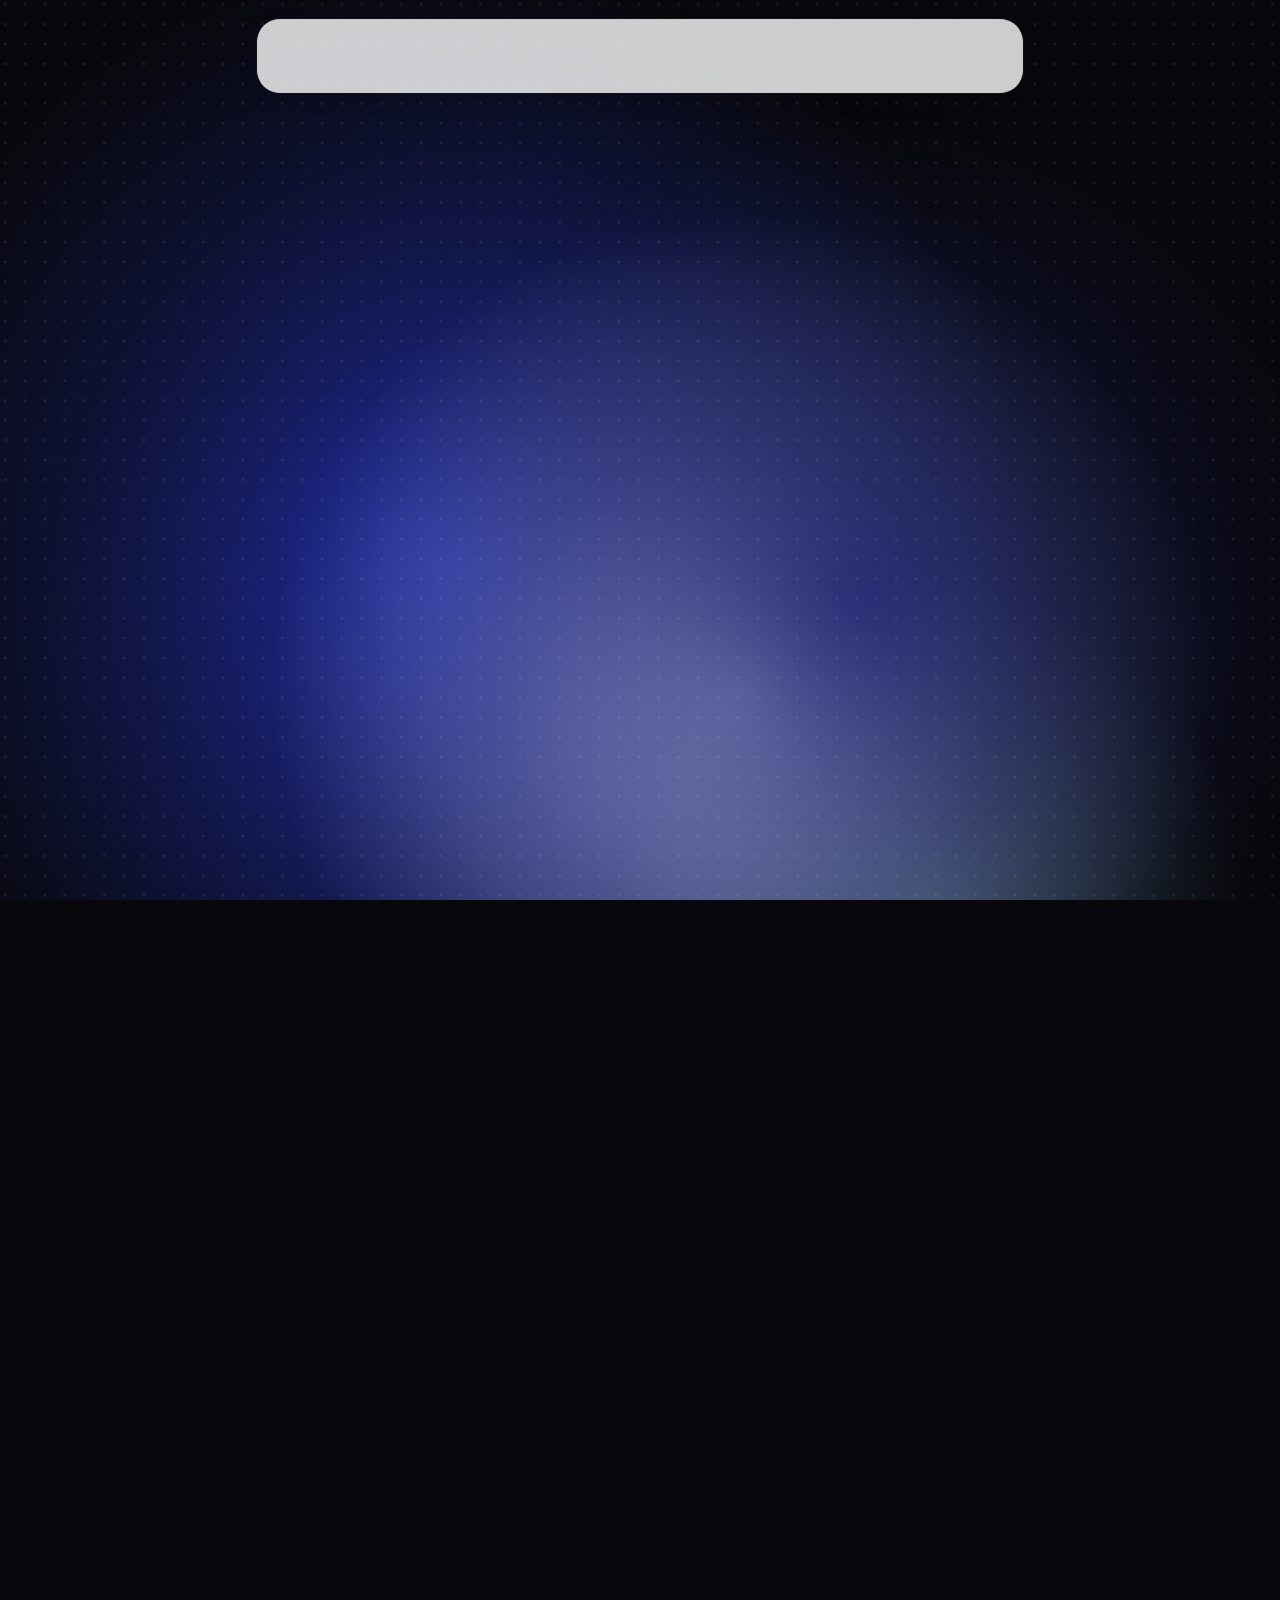
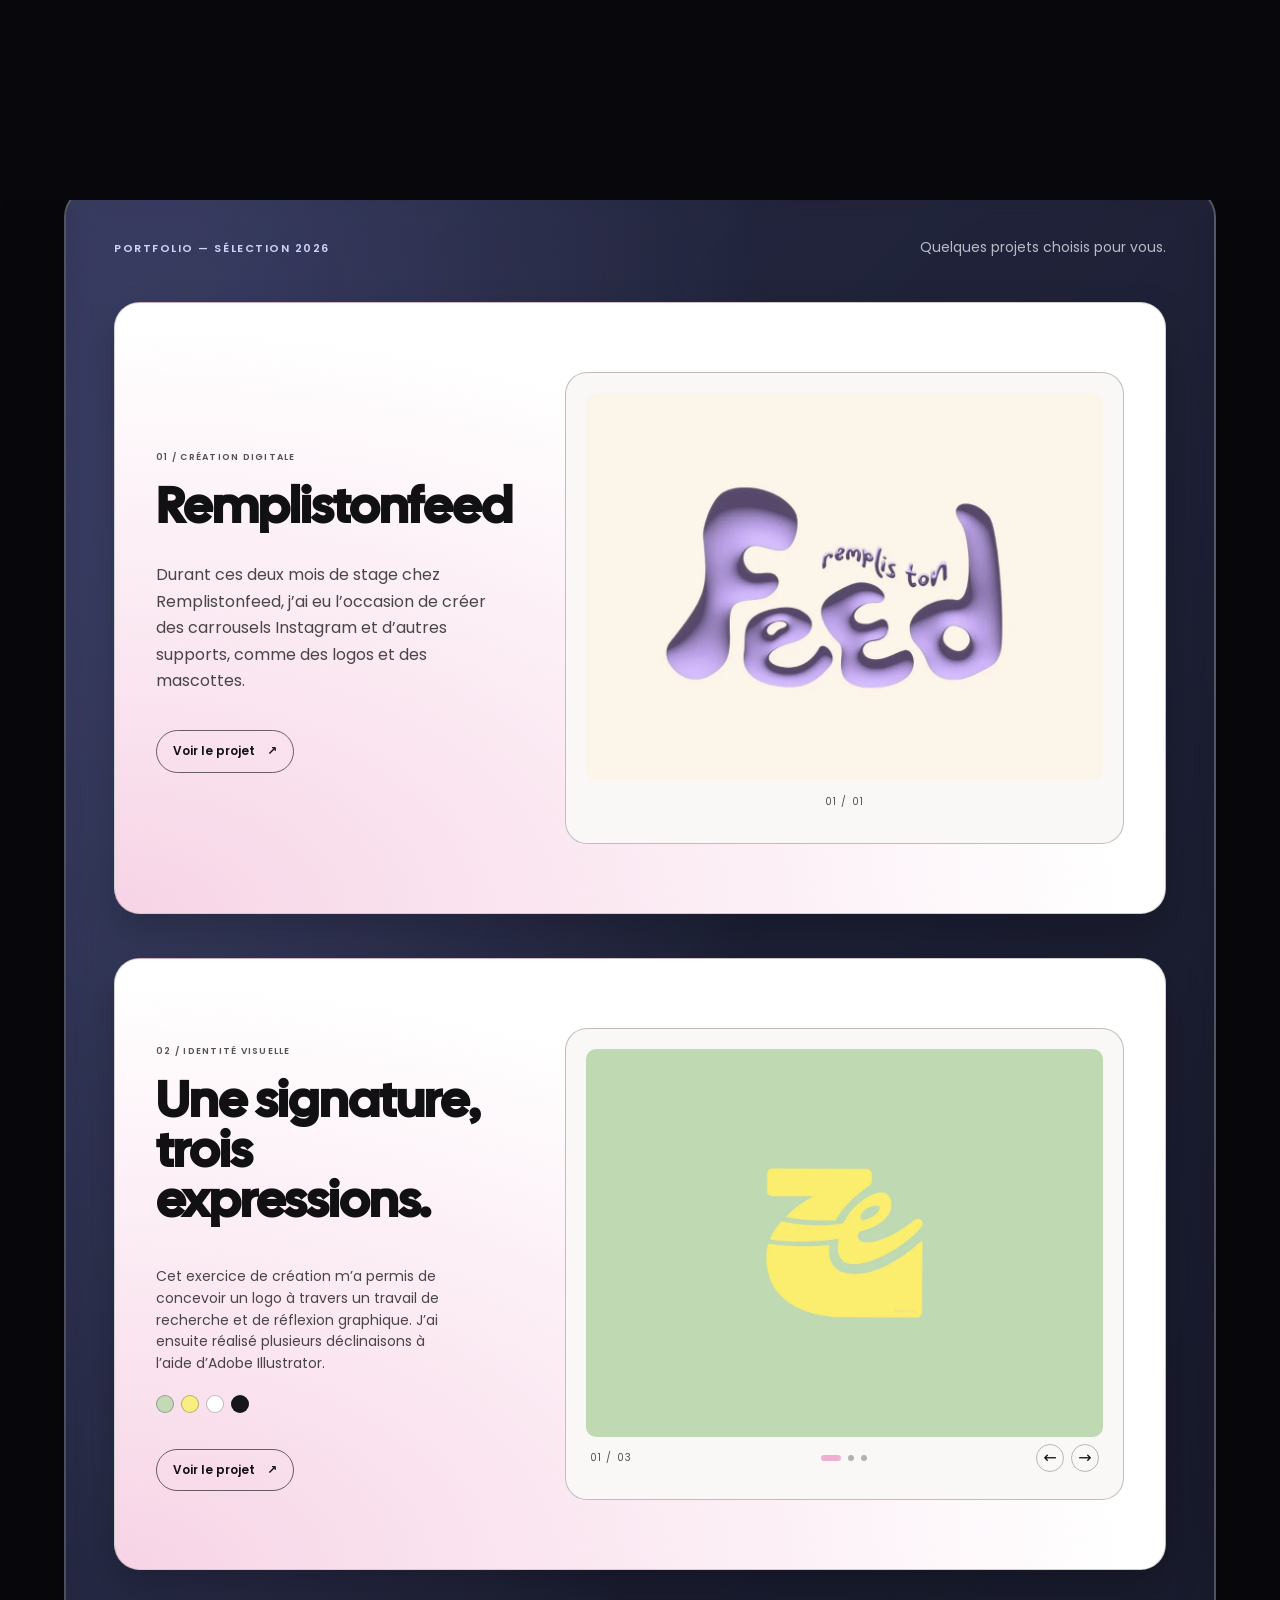
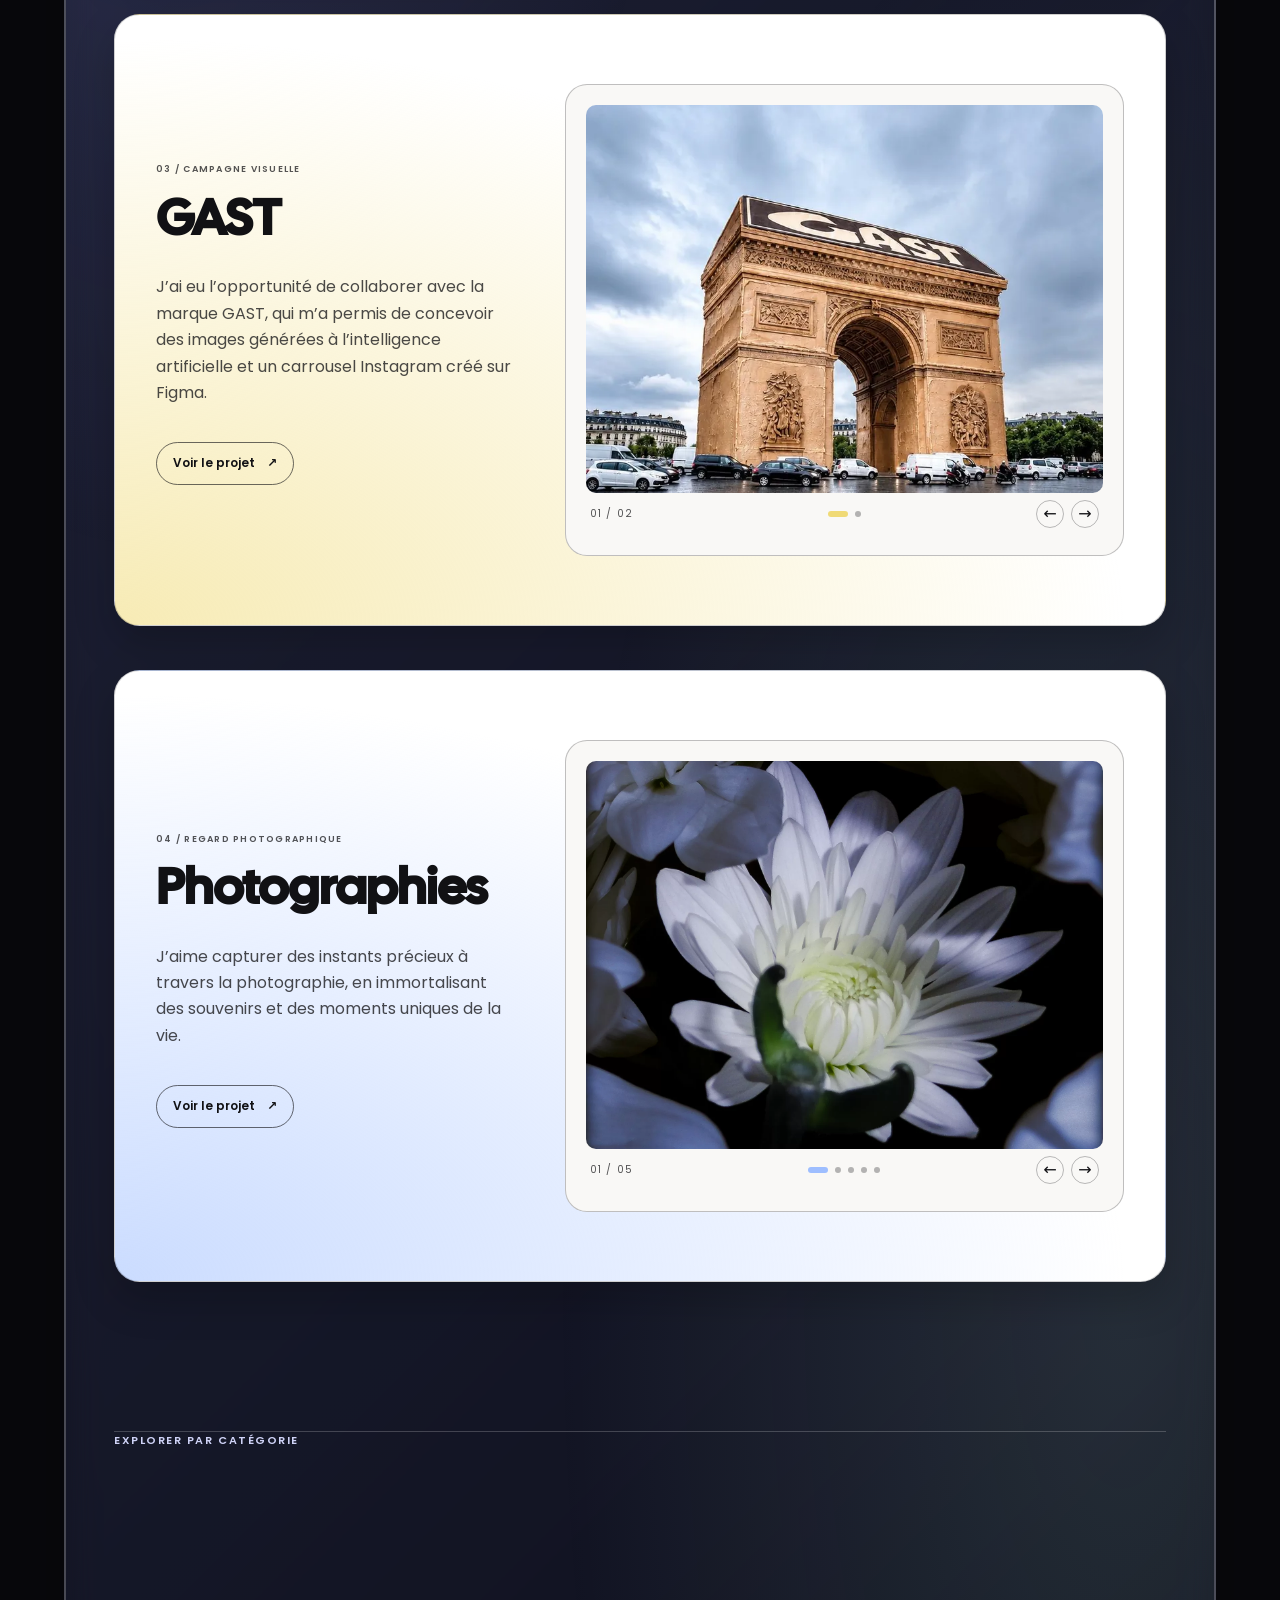
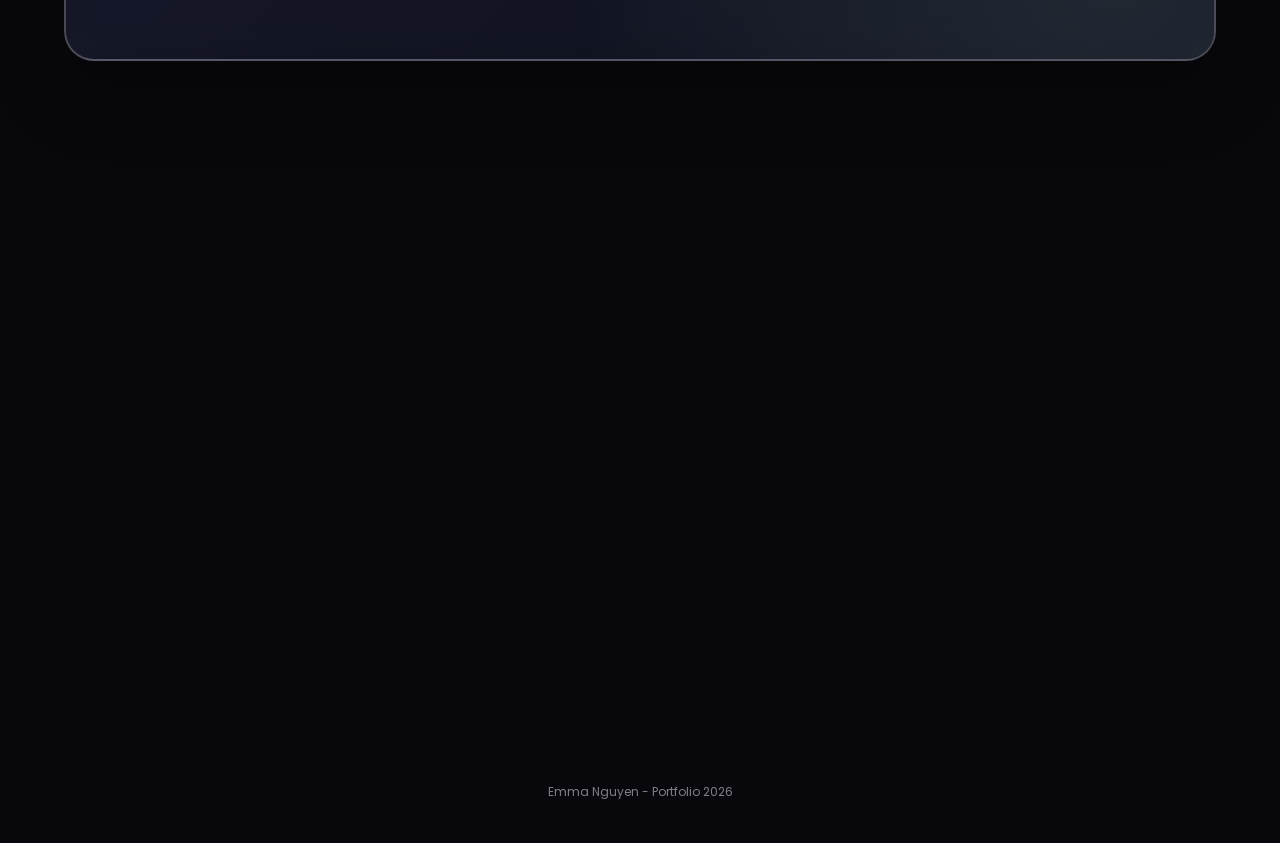
==== commit cb8dae6a: "edit selection de projets" ====
--- a/index.html
+++ b/index.html
@@ -10,7 +10,7 @@
   <link rel="preconnect" href="https://fonts.googleapis.com">
   <link rel="preconnect" href="https://fonts.gstatic.com" crossorigin>
   <link href="https://fonts.googleapis.com/css2?family=Architects+Daughter&family=Cal+Sans&display=swap" rel="stylesheet">
-  <link rel="stylesheet" href="assets/css/style.css?v=22">
+  <link rel="stylesheet" href="assets/css/style.css?v=29">
   <script>
     /* La page démarre recouverte par le rideau de transition. Sécurité : si le JS plante, on retire le rideau. */
     document.documentElement.classList.add('js');
@@ -128,20 +128,18 @@
                 <div class="project-feature__caption">
                   <div><span class="project-feature__index">01 / CRÉATION DIGITALE</span><h3 class="project-feature__title">Remplistonfeed</h3></div>
                 </div>
-                <p class="project-feature__description">Durant ces deux mois de stage chez Remplistonfeed, j’ai eu l’occasion de créer des carrousels Instagram et d’autres supports, comme des logos et des mascottes, avec Canva.</p>
+                <p class="project-feature__description">Durant ces deux mois de stage chez Remplistonfeed, j’ai eu l’occasion de créer des carrousels Instagram et d’autres supports, comme des logos et des mascottes.</p>
                 <a class="project-feature__cta" href="creation-digitale.html#remplistonfeed">Voir le projet <span aria-hidden="true">↗</span></a>
               </div>
               <div class="project-feature__media">
-                <div class="project-carousel" data-carousel aria-label="Réalisations Remplistonfeed">
+                <div class="project-carousel project-carousel--single" data-carousel aria-label="Logo Remplistonfeed">
                   <div class="project-carousel__viewport" tabindex="0" aria-label="Faites défiler les visuels Remplistonfeed">
                     <div class="project-carousel__track">
-                      <div class="project-carousel__slide"><img src="assets/img/creation/rtf-20k.webp" alt="Carrousel Canva : de 0 à 20k abonnés" width="1050" height="1400" loading="lazy"></div>
-                      <div class="project-carousel__slide" aria-hidden="true"><img src="assets/img/creation/rtf-virales.webp" alt="Carrousel Canva : nos vidéos virales" width="1050" height="1400" loading="lazy"></div>
-                      <div class="project-carousel__slide" aria-hidden="true"><img src="assets/img/creation/rtf-methode.webp" alt="Carrousel Canva : notre méthode de travail" width="1050" height="1400" loading="lazy"></div>
+                      <div class="project-carousel__slide"><img src="assets/img/creation/rtf-logo-feed.webp" alt="Logo Remplistonfeed" width="1050" height="1400" loading="lazy"></div>
                     </div>
                   </div>
                   <div class="project-carousel__controls">
-                    <span class="project-carousel__count" aria-live="polite">01 / 03</span>
+                    <span class="project-carousel__count" aria-live="polite">01 / 01</span>
                     <div class="project-carousel__dots" aria-label="Choisir un visuel"></div>
                     <div class="project-carousel__arrows">
                       <button class="project-carousel__arrow" type="button" data-carousel-prev aria-label="Visuel précédent"><span aria-hidden="true">←</span></button>
@@ -187,27 +185,25 @@
                 </div>
               </div>
             </article>
-            <article class="project-feature project-feature--yummy">
+            <article class="project-feature project-feature--gast">
               <div class="project-feature__details">
                 <div class="project-feature__caption">
-                  <div><span class="project-feature__index">03 / CAMPAGNE VISUELLE</span><h3 class="project-feature__title">Yummy Lips</h3></div>
-                </div>
-                <p class="project-feature__description">J’ai eu l’occasion de collaborer avec CapCut afin de promouvoir une marque fictive en explorant les nouvelles fonctionnalités de l’application.</p>
-                <a class="project-feature__cta" href="creation-digitale.html#yummy-lips">Voir le projet <span aria-hidden="true">↗</span></a>
+                  <div><span class="project-feature__index">03 / CAMPAGNE VISUELLE</span><h3 class="project-feature__title">GAST</h3></div>
+                </div>
+                <p class="project-feature__description">J’ai eu l’opportunité de collaborer avec la marque GAST, qui m’a permis de concevoir des images générées à l’intelligence artificielle et un carrousel Instagram créé sur Figma.</p>
+                <a class="project-feature__cta" href="creation-digitale.html#gast">Voir le projet <span aria-hidden="true">↗</span></a>
               </div>
               <div class="project-feature__media">
-                <div class="project-carousel" data-carousel aria-label="Réalisations Yummy Lips">
-                  <div class="project-carousel__viewport" tabindex="0" aria-label="Faites défiler les visuels Yummy Lips">
+                <div class="project-carousel" data-carousel aria-label="Réalisations GAST">
+                  <div class="project-carousel__viewport" tabindex="0" aria-label="Faites défiler les visuels GAST">
                     <div class="project-carousel__track">
-                      <div class="project-carousel__slide"><img src="assets/img/creation/yummy-gouts.webp" alt="Visuel Yummy Lips : quels types de goûts préférez-vous ?" width="1050" height="1400" loading="lazy"></div>
-                      <div class="project-carousel__slide project-carousel__slide--video" aria-hidden="true">
-                        <video src="assets/video/yummy-lips.mp4" poster="assets/img/creation/yummy-lipstick.webp" width="1080" height="1920" playsinline muted loop preload="metadata" aria-label="Vidéo de campagne Yummy Lips"></video>
-                      </div>
+                      <div class="project-carousel__slide"><img src="assets/img/creation/gast-triomphe.webp" alt="Arc de triomphe aux couleurs de GAST" loading="lazy"></div>
+                      <div class="project-carousel__slide" aria-hidden="true"><img src="assets/img/creation/gast-croissant.webp" alt="Croissant géant porté dans la rue" loading="lazy"></div>
                     </div>
                   </div>
                   <div class="project-carousel__controls">
                     <span class="project-carousel__count" aria-live="polite">01 / 02</span>
-                    <div class="project-carousel__dots" aria-label="Choisir un visuel"></div>
+                    <div class="project-carousel__dots" aria-label="Choisir un visuel GAST"></div>
                     <div class="project-carousel__arrows">
                       <button class="project-carousel__arrow" type="button" data-carousel-prev aria-label="Visuel précédent"><span aria-hidden="true">←</span></button>
                       <button class="project-carousel__arrow" type="button" data-carousel-next aria-label="Visuel suivant"><span aria-hidden="true">→</span></button>
@@ -295,6 +291,10 @@
               <span class="l2" data-split>Contactez - moi !</span>
             </h2>
             <a class="pill" href="mailto:emmaa.nguyen70@gmail.com" data-magnetic="0.3" data-reveal>emmaa.nguyen70@gmail.com <svg viewBox="0 0 24 24" fill="none" stroke="currentColor" stroke-width="2.4" stroke-linecap="round" stroke-linejoin="round" aria-hidden="true"><path d="M7 17 17 7M8 7h9v9"/></svg></a>
+            <nav class="contact__social-links" aria-label="Vlogs et edits">
+              <a class="pill" href="https://www.youtube.com/playlist?list=PLgehHoFKeTsPCP82-Uzj9--qKme1rNor7" target="_blank" rel="noopener noreferrer" data-magnetic="0.3" data-reveal>Vlog <svg viewBox="0 0 24 24" fill="none" stroke="currentColor" stroke-width="2.4" stroke-linecap="round" stroke-linejoin="round" aria-hidden="true"><path d="M7 17 17 7M8 7h9v9"/></svg></a>
+              <a class="pill" href="https://www.youtube.com/playlist?list=PLZvoBWC9wdsBCxCEPm08xFJdHUAZDle31" target="_blank" rel="noopener noreferrer" data-magnetic="0.3" data-reveal>Edit <svg viewBox="0 0 24 24" fill="none" stroke="currentColor" stroke-width="2.4" stroke-linecap="round" stroke-linejoin="round" aria-hidden="true"><path d="M7 17 17 7M8 7h9v9"/></svg></a>
+            </nav>
           </div>
         </div>
       </div>
@@ -320,6 +320,6 @@
   <script src="assets/js/vendor/ScrollTrigger.min.js"></script>
   <script src="assets/js/vendor/SplitText.min.js"></script>
   <script src="assets/js/vendor/lenis.min.js"></script>
-  <script src="assets/js/main.js?v=24"></script>
+  <script src="assets/js/main.js?v=26"></script>
 </body>
 </html>
--- a/assets/css/style.css
+++ b/assets/css/style.css
@@ -1410,7 +1410,14 @@
 }
 
 .contact__title .l1 {
-  font-size: clamp(30px, 3.6vw, 46px);
+  font-size: clamp(25px, 3vw, 38px);
+}
+
+.contact__social-links {
+  display: flex;
+  flex-wrap: wrap;
+  gap: 10px;
+  margin-top: 16px;
 }
 
 .contact__title .l2 {
@@ -3254,7 +3261,7 @@
   --feature-surface: #f0afd0;
   --feature-frame: #f9f8f6;
   position: sticky;
-  top: 86px;
+  top: var(--project-sticky-top, 110px);
   z-index: 1;
   display: grid;
   grid-template-columns: minmax(220px, 0.78fr) minmax(0, 1.22fr);
@@ -3277,10 +3284,10 @@
   transition: border-color 0.4s var(--ease), box-shadow 0.4s var(--ease);
 }
 
-.project-feature:nth-child(1) { top: 86px; z-index: 1; }
-.project-feature:nth-child(2) { top: 99px; z-index: 2; }
-.project-feature:nth-child(3) { top: 112px; z-index: 3; }
-.project-feature:nth-child(4) { top: 125px; z-index: 4; }
+.project-feature:nth-child(1) { top: var(--project-sticky-top, 110px); z-index: 1; }
+.project-feature:nth-child(2) { top: var(--project-sticky-top, 110px); z-index: 2; }
+.project-feature:nth-child(3) { top: var(--project-sticky-top, 110px); z-index: 3; }
+.project-feature:nth-child(4) { top: var(--project-sticky-top, 110px); z-index: 4; }
 
 .project-feature--brandbook {
   --feature-accent: #f0afd0;
@@ -3290,6 +3297,11 @@
 .project-feature--yummy {
   --feature-accent: #f0afd0;
   --feature-surface: #f0afd0;
+}
+
+.project-feature--gast {
+  --feature-accent: #f0da76;
+  --feature-surface: #f0da76;
 }
 
 .project-feature--photo {
@@ -3503,6 +3515,38 @@
   margin-bottom: 18px;
 }
 
+@media (min-width: 861px) {
+  .project-feature-grid {
+    padding-bottom: 0;
+  }
+
+  .project-feature-grid::after {
+    content: "";
+    flex: 0 0 var(--project-sticky-top, 110px);
+    margin-top: calc(-1 * clamp(24px, 4vw, 44px));
+    pointer-events: none;
+  }
+
+  .projects__discover {
+    margin-top: clamp(24px, 3vw, 40px);
+    padding-top: 0;
+  }
+}
+
+.project-carousel--single .project-carousel__controls {
+  grid-template-columns: 1fr;
+  justify-items: center;
+}
+
+.project-carousel--single .project-carousel__dots,
+.project-carousel--single .project-carousel__arrows {
+  display: none;
+}
+
+.project-feature--gast .project-carousel__slide:first-child img {
+  object-position: center 56%;
+}
+
 .projects .cat-grid {
   grid-template-columns: repeat(4, minmax(0, 1fr));
   gap: 12px;
@@ -3570,6 +3614,15 @@
 }
 
 @media (max-width: 860px) {
+  .project-feature-grid {
+    padding-bottom: 40px;
+  }
+
+  .projects__discover {
+    margin-top: 0;
+    padding-top: 0;
+  }
+
   .project-feature {
     position: relative;
     z-index: auto;
@@ -3602,6 +3655,10 @@
 @media (max-width: 600px) {
   .projects__panel {
     padding: 18px;
+  }
+
+  .contact__social-links {
+    justify-content: center;
   }
 
   .projects__intro,
@@ -3693,6 +3750,16 @@
   object-position: center;
   user-select: none;
   -webkit-user-drag: none;
+}
+
+.project-carousel__slide--app-icon {
+  align-items: center;
+  background: #f9f8f6;
+}
+
+.project-carousel__slide--app-icon img {
+  padding: 10%;
+  object-fit: contain;
 }
 
 .project-carousel__slide video {
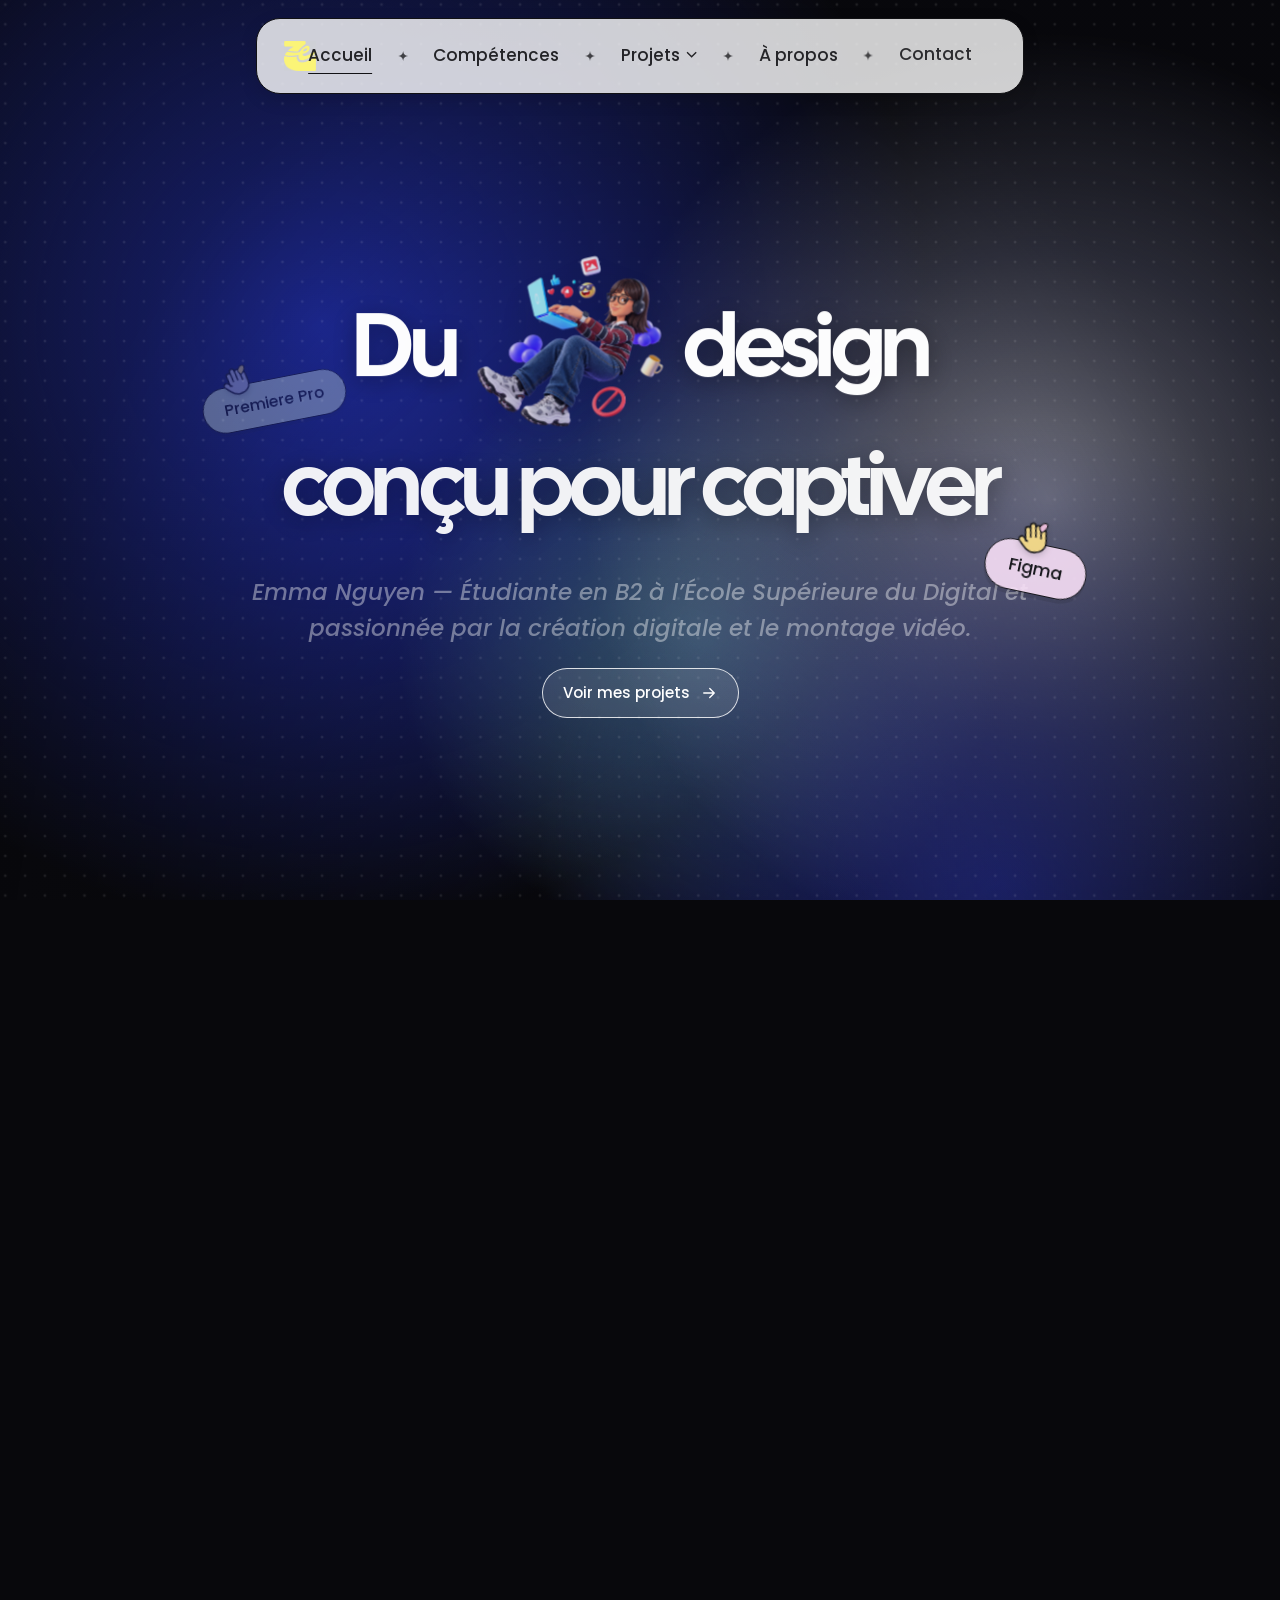
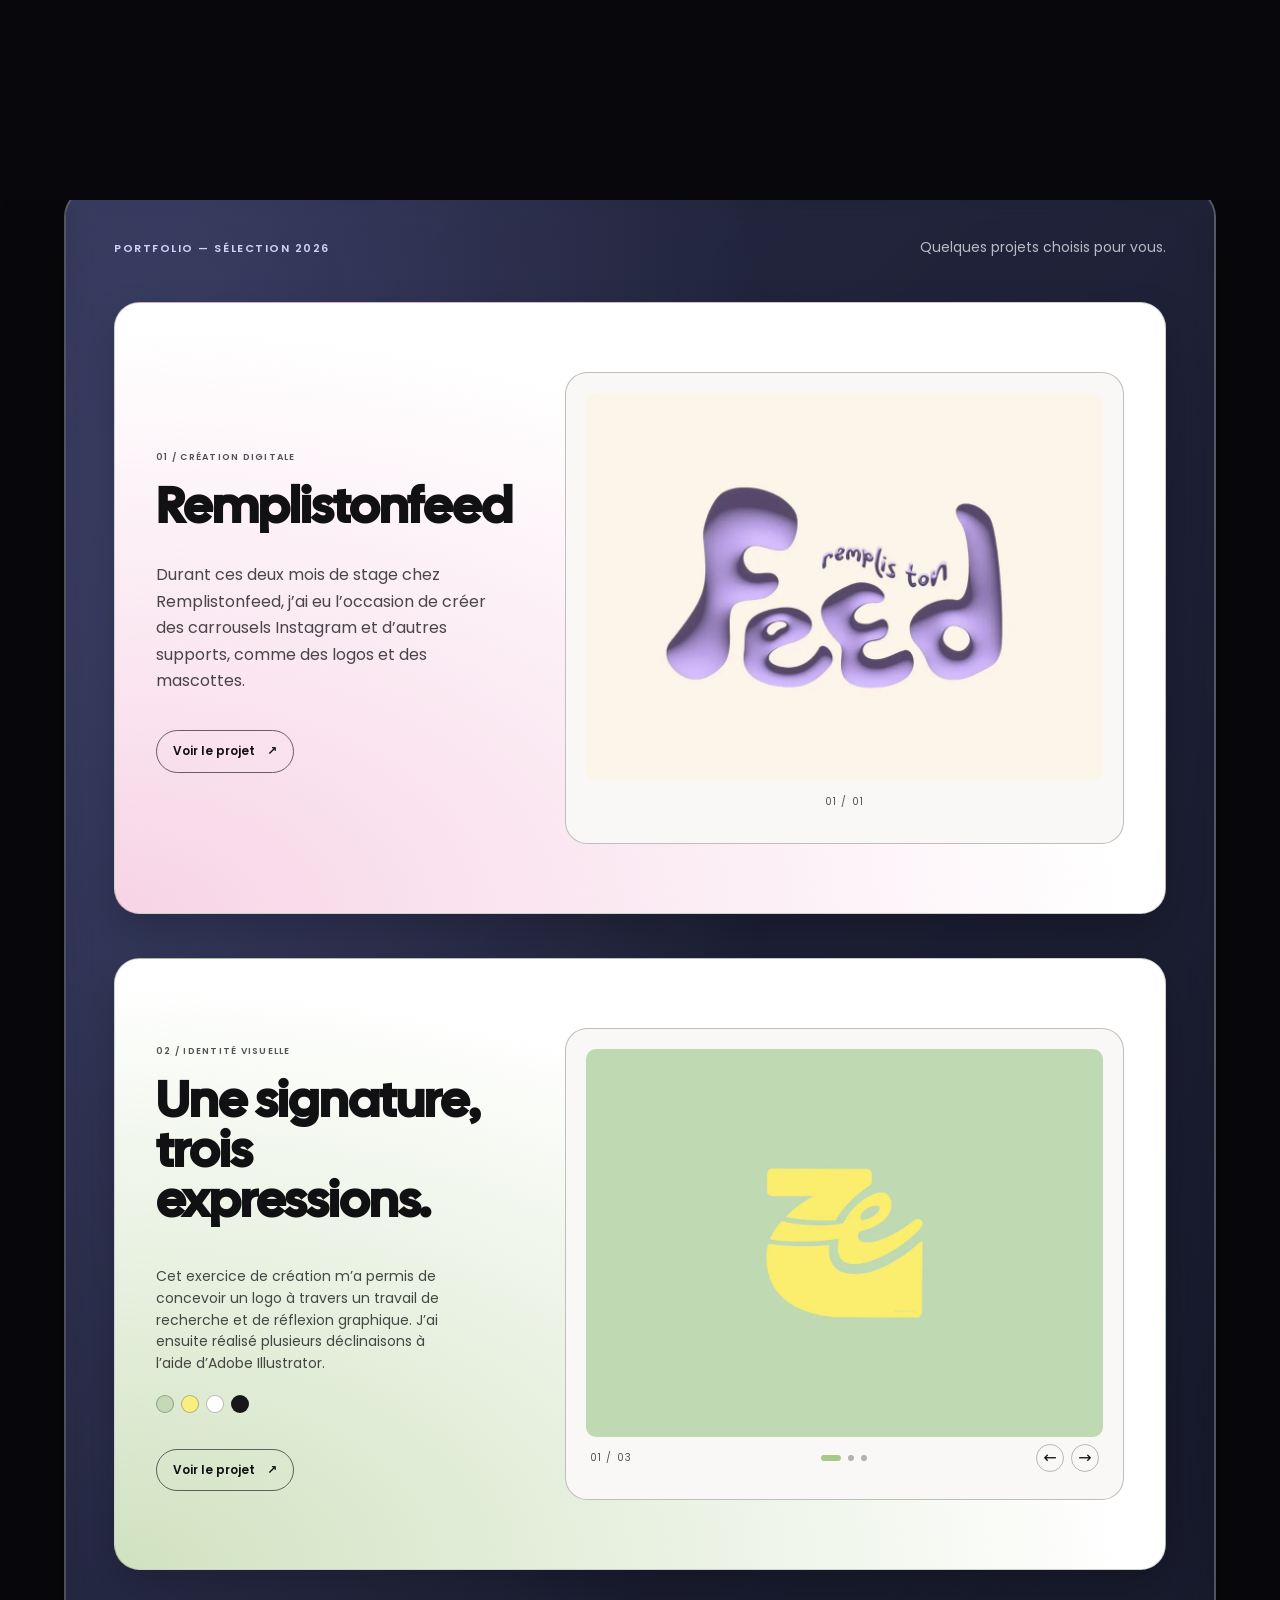
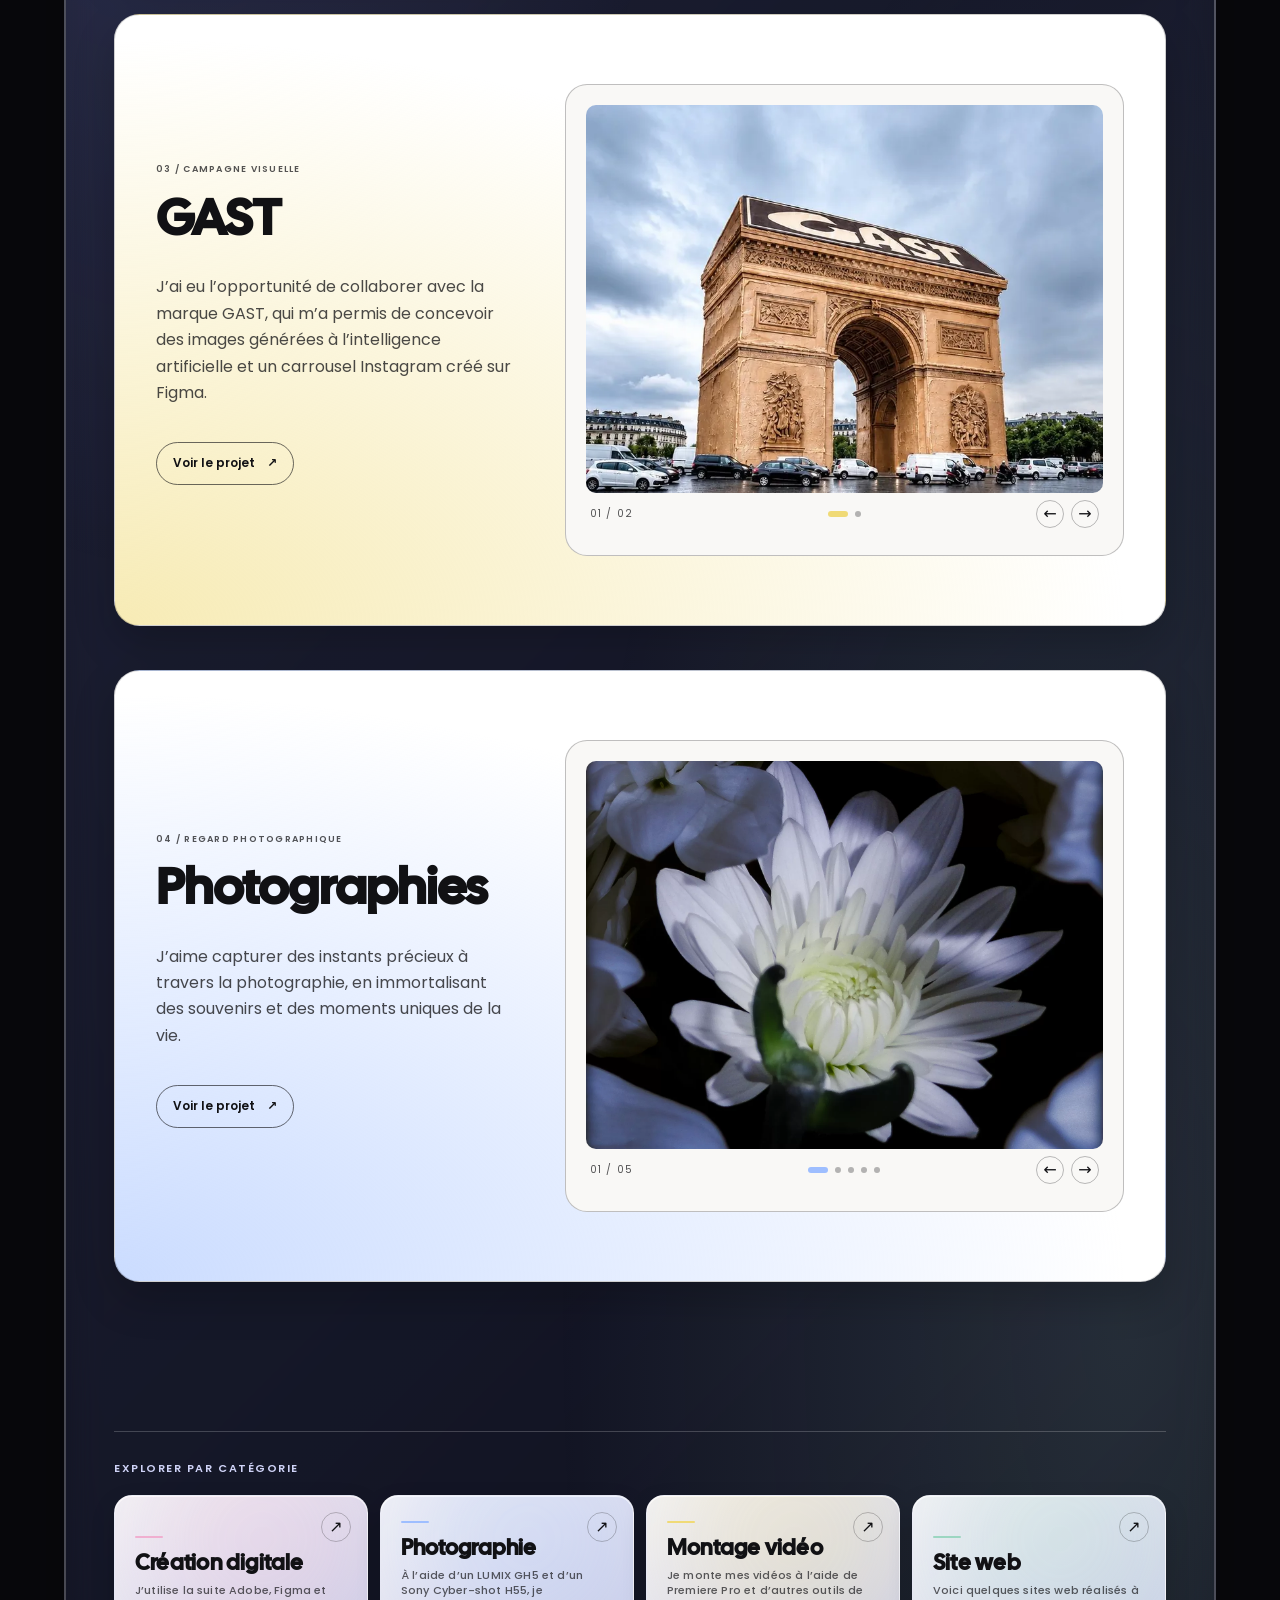
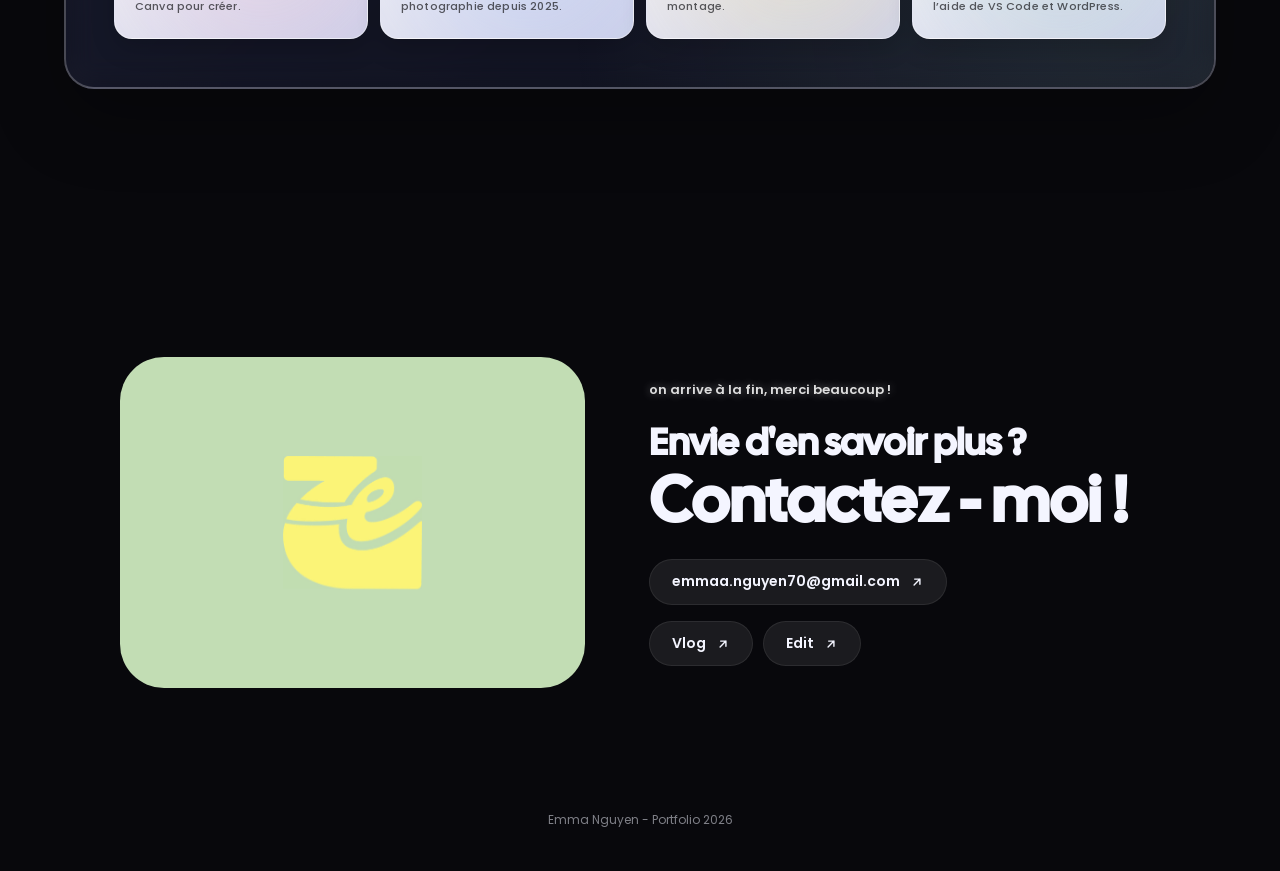
==== commit 154cce0b: "color changes" ====
--- a/index.html
+++ b/index.html
@@ -10,7 +10,7 @@
   <link rel="preconnect" href="https://fonts.googleapis.com">
   <link rel="preconnect" href="https://fonts.gstatic.com" crossorigin>
   <link href="https://fonts.googleapis.com/css2?family=Architects+Daughter&family=Cal+Sans&display=swap" rel="stylesheet">
-  <link rel="stylesheet" href="assets/css/style.css?v=29">
+  <link rel="stylesheet" href="assets/css/style.css?v=30">
   <script>
     /* La page démarre recouverte par le rideau de transition. Sécurité : si le JS plante, on retire le rideau. */
     document.documentElement.classList.add('js');
--- a/assets/css/style.css
+++ b/assets/css/style.css
@@ -3249,6 +3249,8 @@
 
 .project-feature-grid {
   position: relative;
+  perspective: 1400px;
+  perspective-origin: center top;
   display: flex;
   flex-direction: column;
   gap: clamp(24px, 4vw, 44px);
@@ -3261,6 +3263,7 @@
   --feature-surface: #f0afd0;
   --feature-frame: #f9f8f6;
   position: sticky;
+  transform-origin: center top;
   top: var(--project-sticky-top, 110px);
   z-index: 1;
   display: grid;
@@ -3285,13 +3288,13 @@
 }
 
 .project-feature:nth-child(1) { top: var(--project-sticky-top, 110px); z-index: 1; }
-.project-feature:nth-child(2) { top: var(--project-sticky-top, 110px); z-index: 2; }
-.project-feature:nth-child(3) { top: var(--project-sticky-top, 110px); z-index: 3; }
-.project-feature:nth-child(4) { top: var(--project-sticky-top, 110px); z-index: 4; }
+.project-feature:nth-child(2) { top: calc(var(--project-sticky-top, 110px) + 7px); z-index: 2; }
+.project-feature:nth-child(3) { top: calc(var(--project-sticky-top, 110px) + 14px); z-index: 3; }
+.project-feature:nth-child(4) { top: calc(var(--project-sticky-top, 110px) + 21px); z-index: 4; }
 
 .project-feature--brandbook {
-  --feature-accent: #f0afd0;
-  --feature-surface: #f0afd0;
+  --feature-accent: #a8c98a;
+  --feature-surface: #a8c98a;
 }
 
 .project-feature--yummy {
@@ -3502,8 +3505,8 @@
 }
 
 .projects__discover {
-  margin-top: clamp(12px, 2vw, 24px);
-  padding-top: clamp(16px, 2vw, 24px);
+  margin-top: clamp(22px, 3vw, 38px);
+  padding-top: clamp(18px, 2.5vw, 28px);
   border-top: 1px solid rgba(255, 255, 255, 0.2);
 }
 
@@ -3529,7 +3532,7 @@
 
   .projects__discover {
     margin-top: clamp(24px, 3vw, 40px);
-    padding-top: 0;
+    padding-top: clamp(18px, 2.5vw, 28px);
   }
 }
 
@@ -3619,8 +3622,8 @@
   }
 
   .projects__discover {
-    margin-top: 0;
-    padding-top: 0;
+    margin-top: 24px;
+    padding-top: 18px;
   }
 
   .project-feature {
